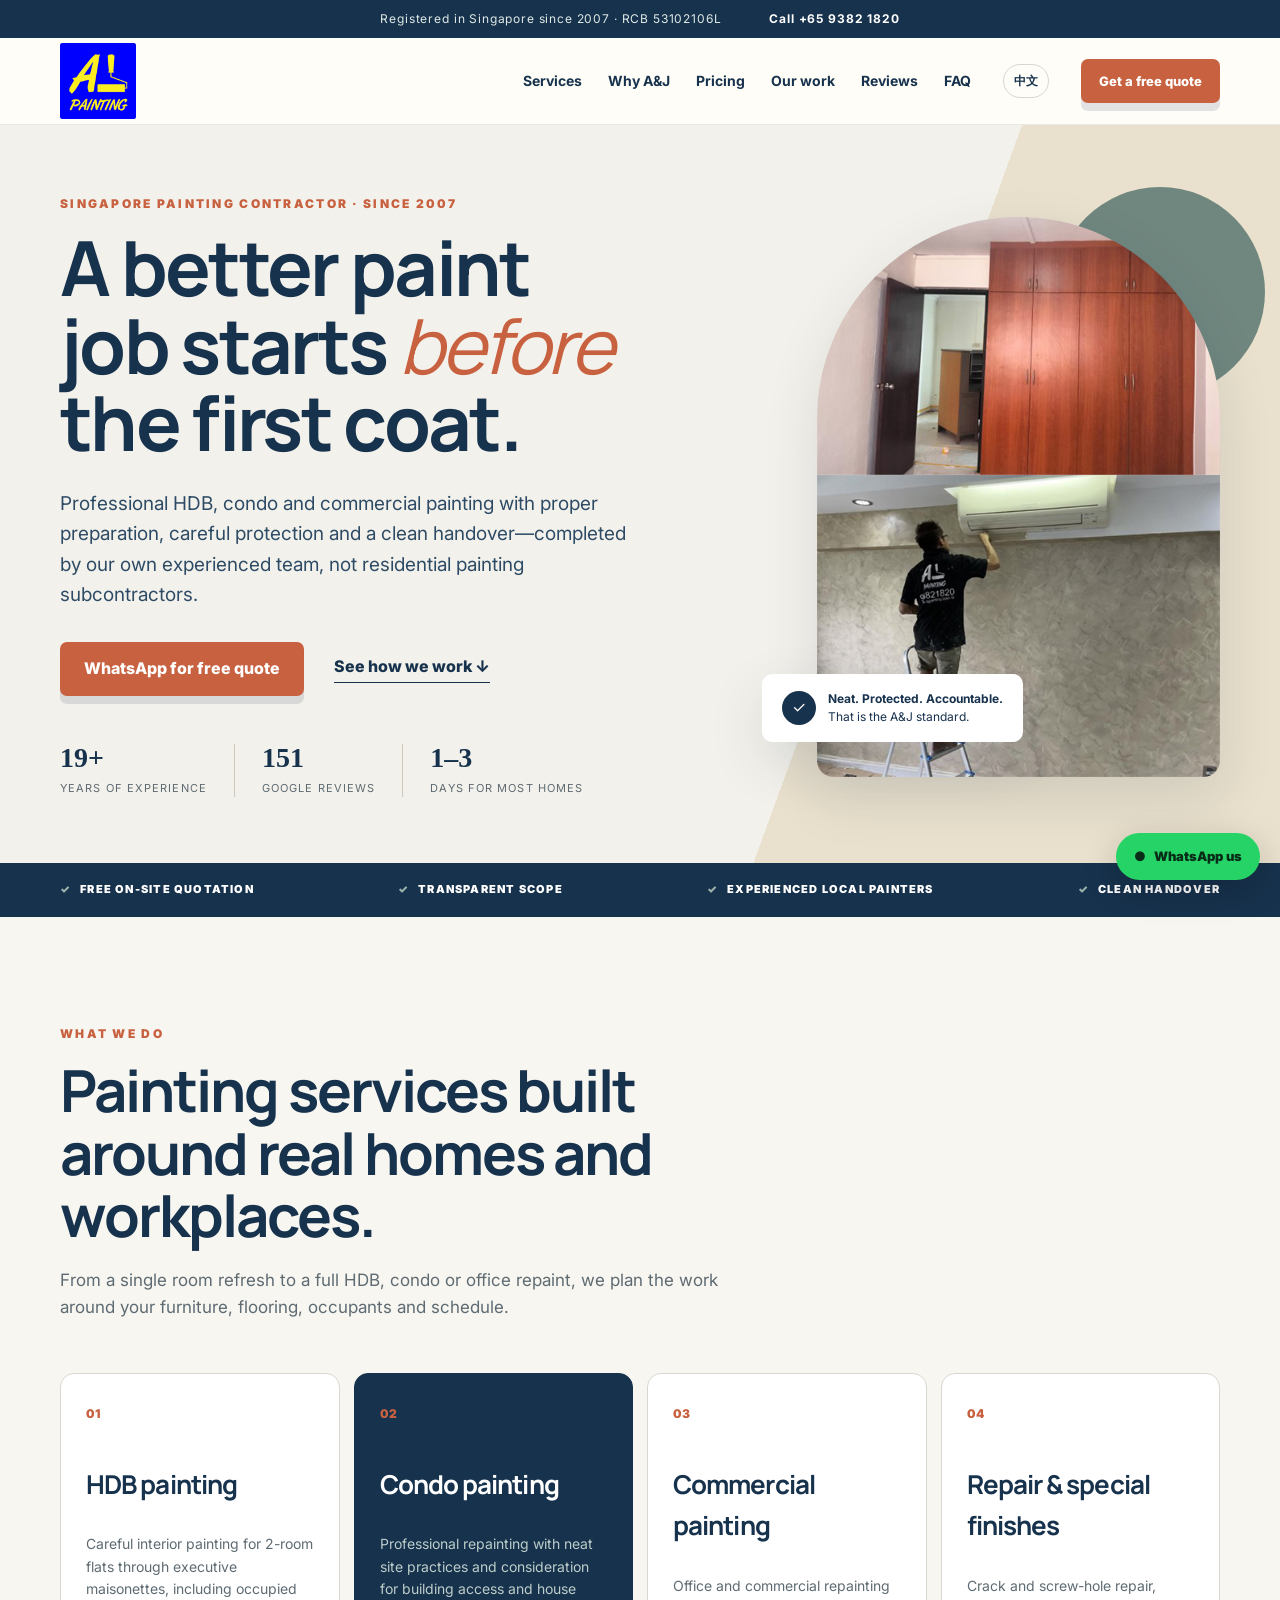
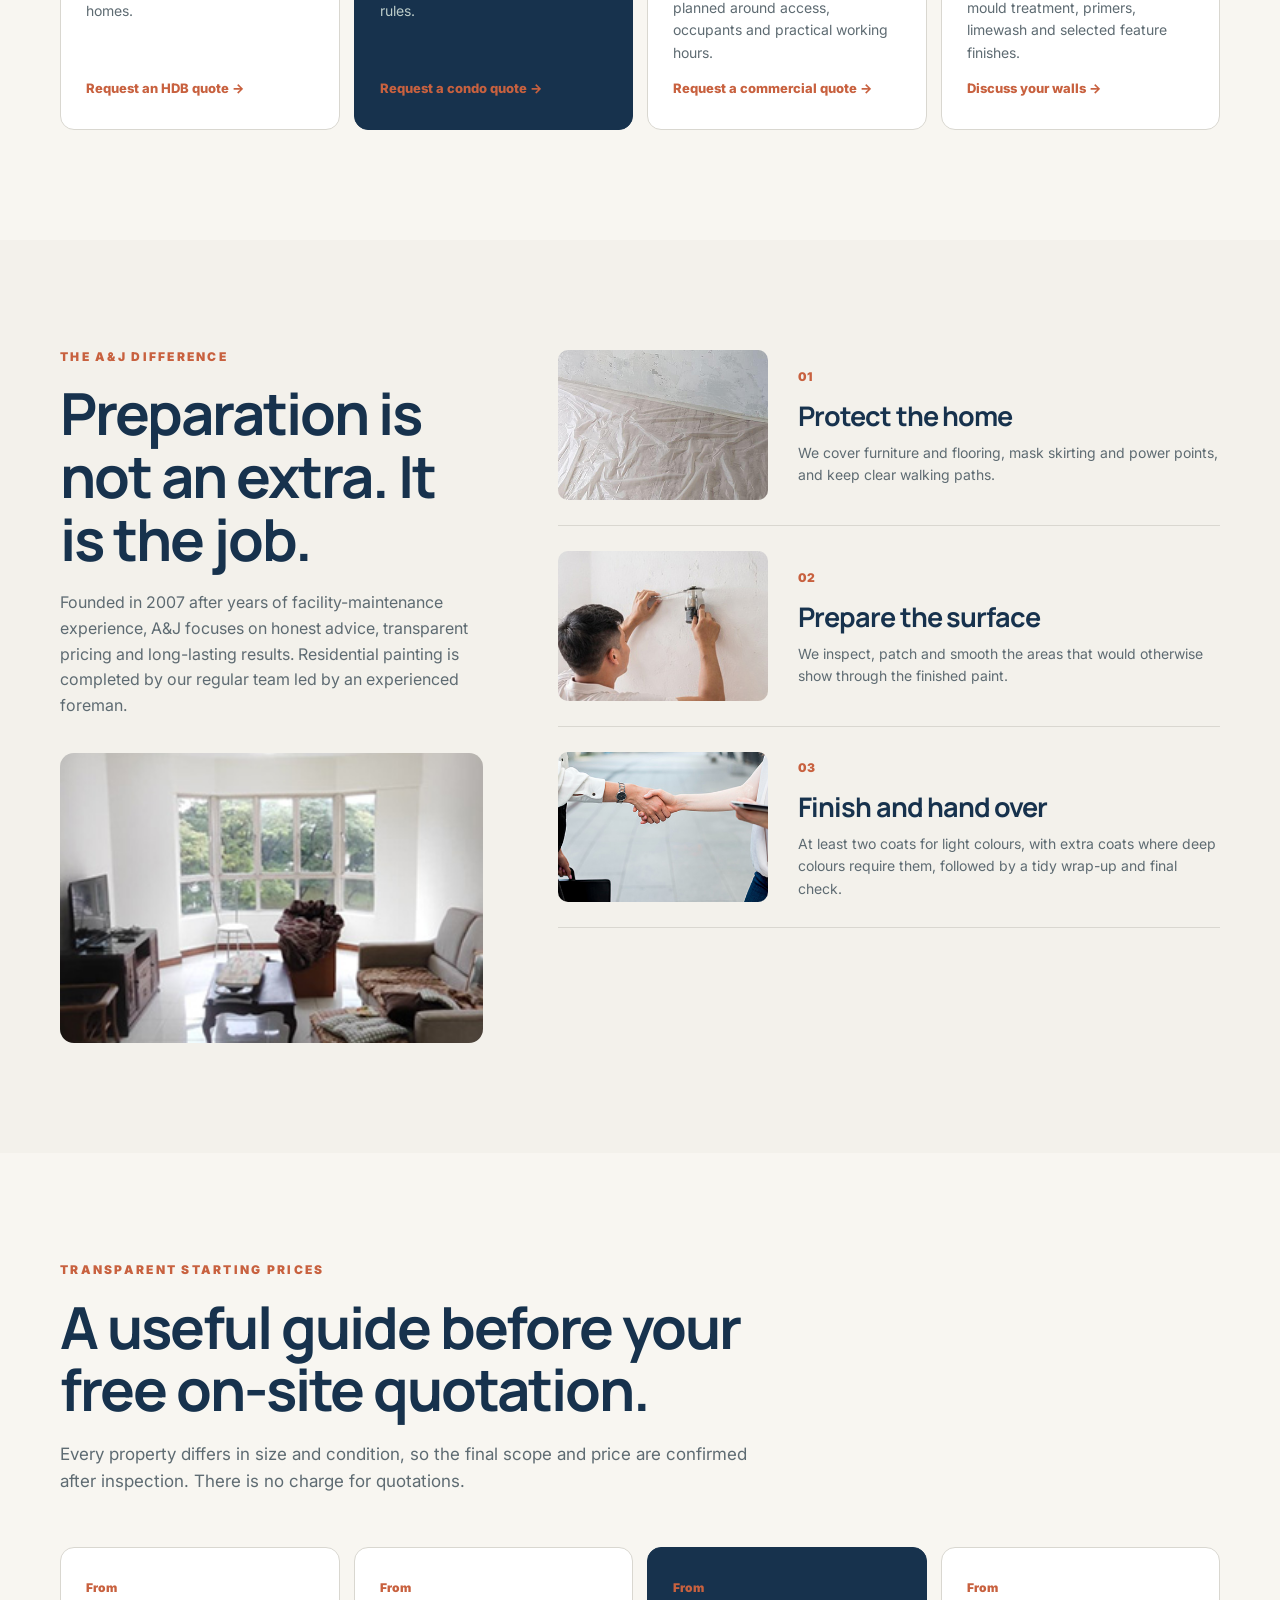
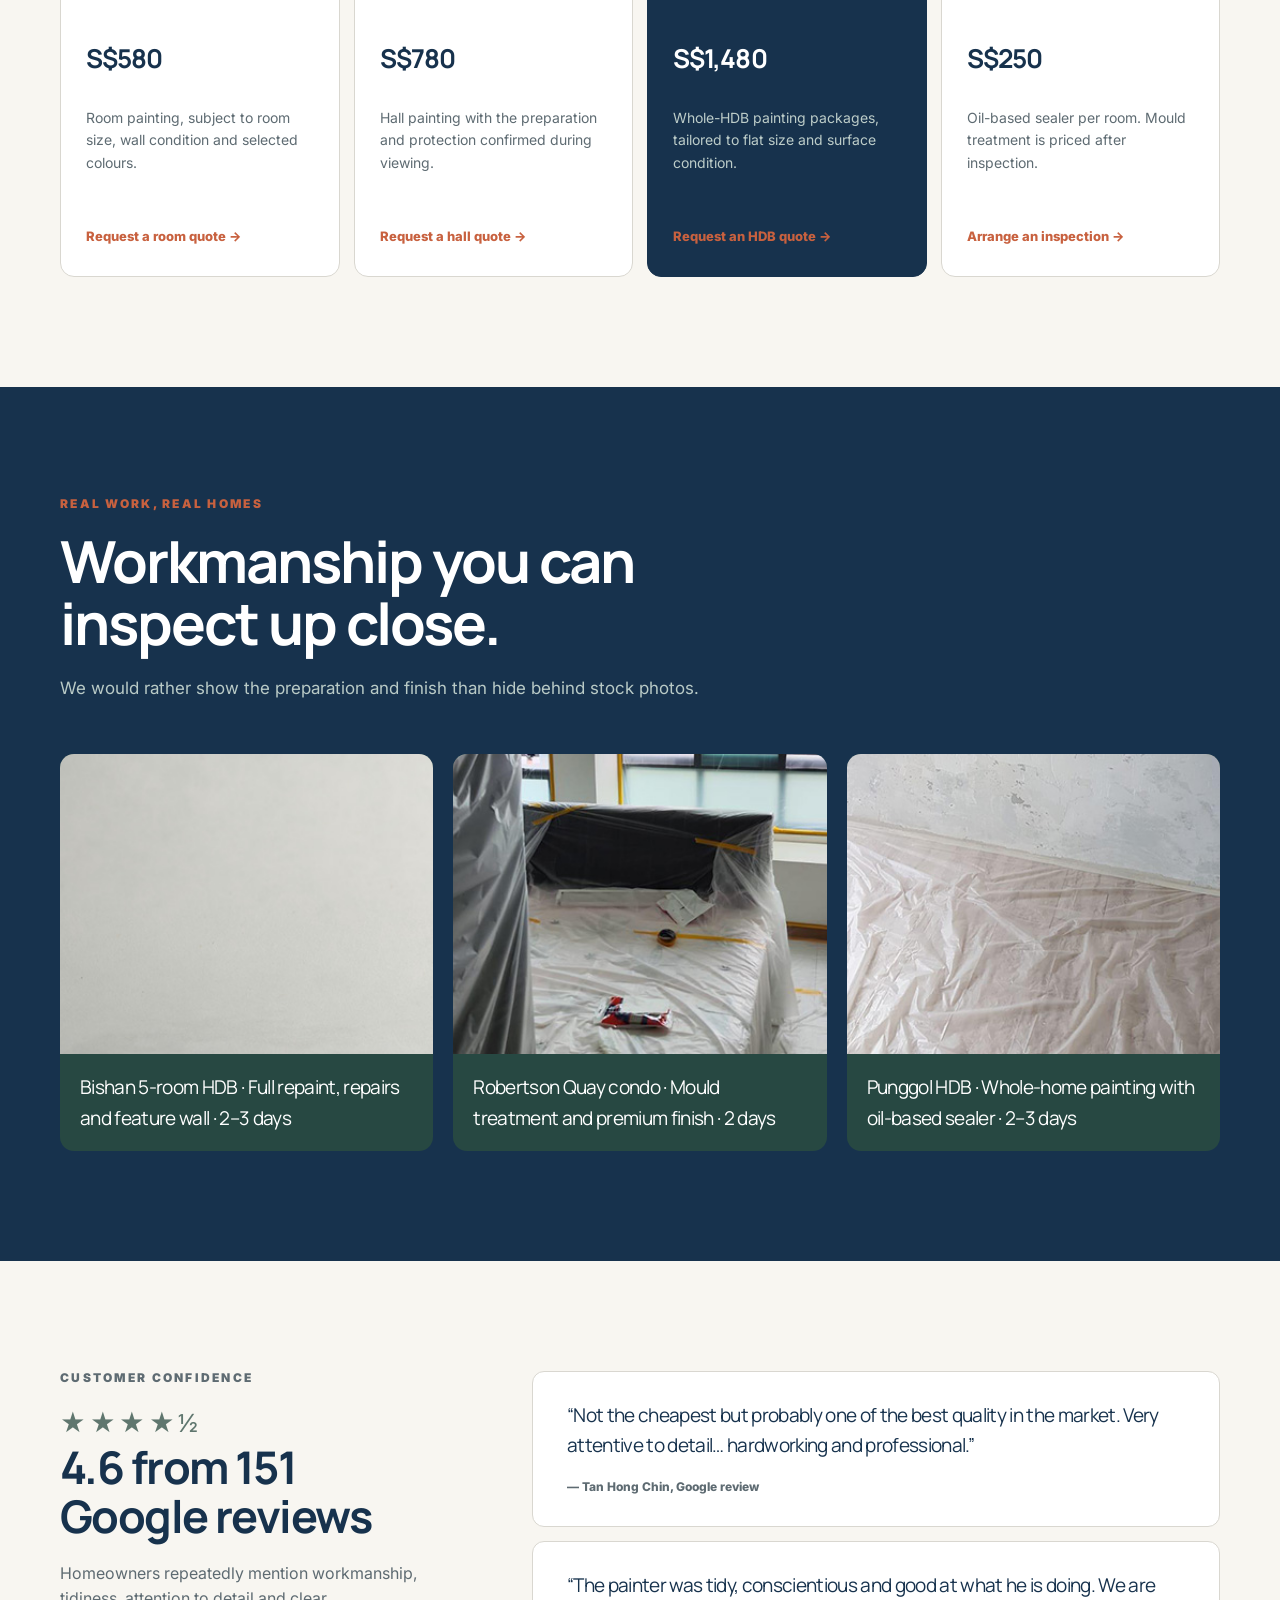
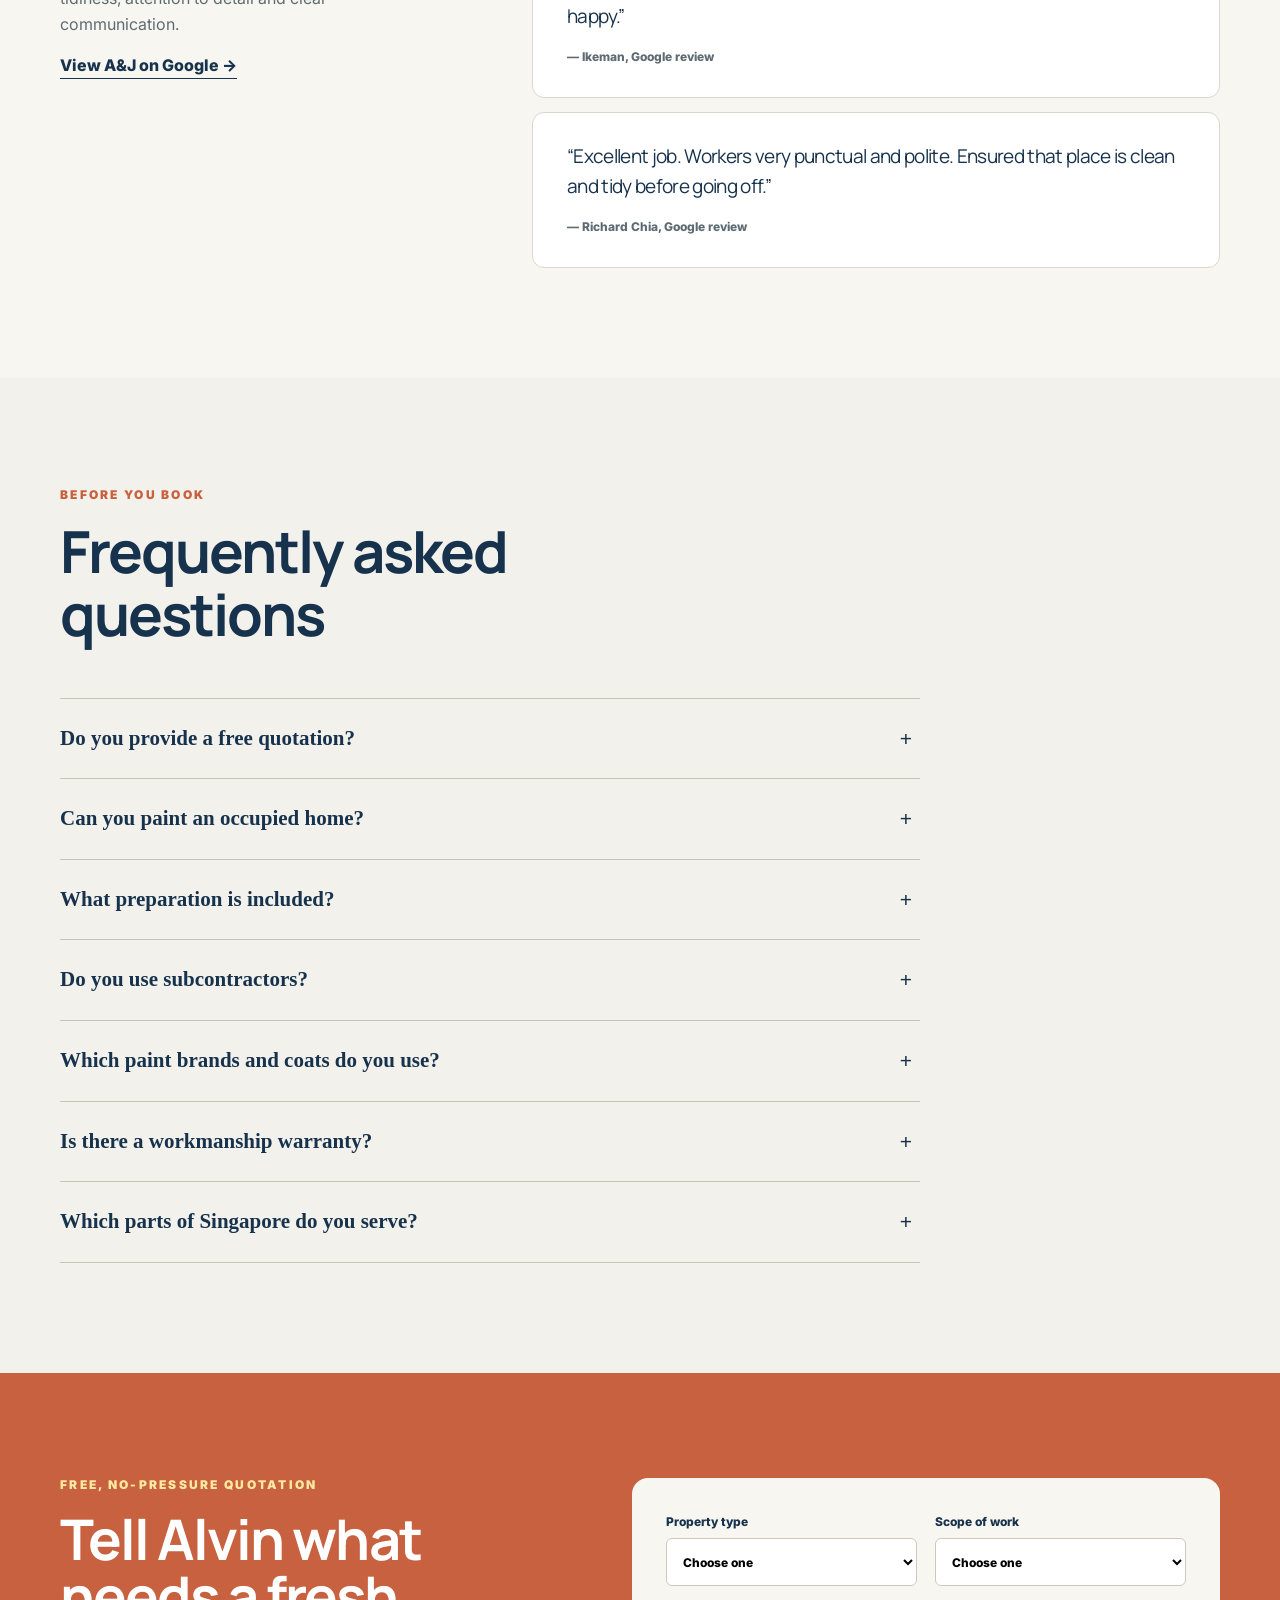
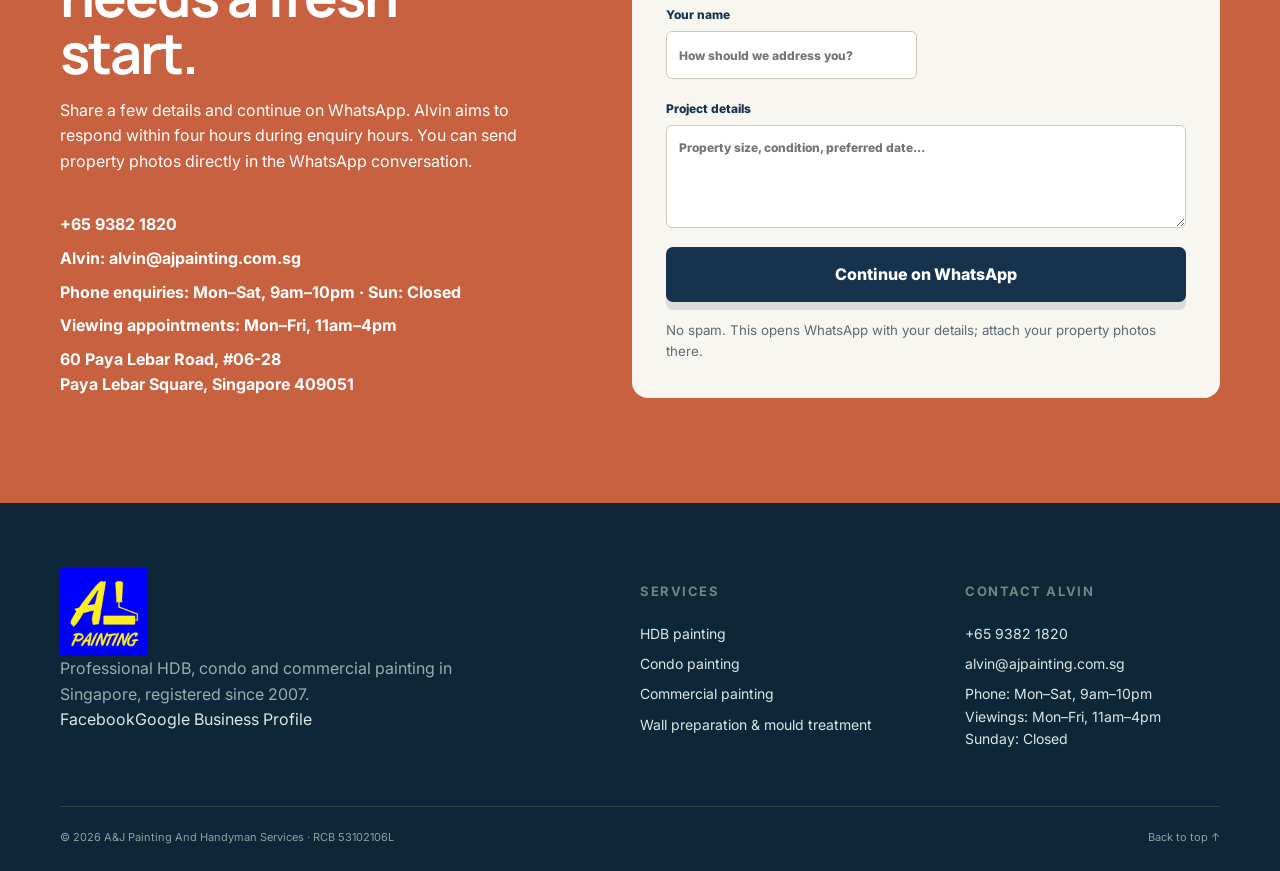
==== index.html @ 652da2f2 "Expand confirmed business schema" ====
<!doctype html>
<html lang="en-SG">
<head>
  <meta charset="utf-8">
  <meta name="viewport" content="width=device-width, initial-scale=1">
  <title>Painting Services Singapore | HDB & Condo Painter | A&J</title>
  <meta name="description" content="A&J provides direct HDB, condo and commercial painting in Singapore. Own experienced team, proper preparation, transparent pricing and free quotations since 2007.">
  <!-- Temporary launch protection: remove this tag when the site is ready to be indexed. -->
  <meta name="robots" content="noindex, nofollow, noarchive, nosnippet, noimageindex">
  <link rel="canonical" href="https://www.ajpainting.com.sg/">
  <link rel="alternate" hreflang="en-SG" href="https://www.ajpainting.com.sg/">
  <link rel="alternate" hreflang="zh-SG" href="https://www.ajpainting.com.sg/zh/">
  <link rel="alternate" hreflang="x-default" href="https://www.ajpainting.com.sg/">
  <script>
    try {
      if (!localStorage.getItem('aj-language') && /^zh\b/i.test(navigator.language)) {
        location.replace('zh/' + location.hash);
      }
    } catch (error) {}
  </script>
  <link rel="icon" href="assets/images/logo.png">
  <link rel="manifest" href="site.webmanifest">
  <link rel="preload" href="assets/images/hero.jpg" as="image" fetchpriority="high">
  <link rel="preconnect" href="https://fonts.googleapis.com">
  <link rel="preconnect" href="https://fonts.gstatic.com" crossorigin>
  <link href="https://fonts.googleapis.com/css2?family=Inter:wght@400;500;600;700;800&family=Manrope:wght@600;700;800&display=swap" rel="stylesheet">
  <link rel="stylesheet" href="styles.css">
  <meta property="og:type" content="website">
  <meta property="og:locale" content="en_SG">
  <meta property="og:title" content="A&J Painting — A Better Paint Job Starts Before the First Coat">
  <meta property="og:description" content="Direct painting contractor for Singapore homes. Established since 2007, with proper protection, preparation and a clean handover.">
  <meta property="og:url" content="https://www.ajpainting.com.sg/">
  <meta property="og:image" content="https://www.ajpainting.com.sg/assets/images/hero.jpg">
  <meta name="twitter:card" content="summary_large_image">
  <script type="application/ld+json">
  {
    "@context": "https://schema.org",
    "@type": "HousePainter",
    "@id": "https://www.ajpainting.com.sg/#business",
    "name": "A&J Painting And Handyman Services",
    "legalName": "A&J Painting And Handyman Services",
    "description": "Direct HDB, condominium and commercial painting contractor in Singapore with an experienced in-house residential painting team, proper surface preparation, transparent pricing and free on-site quotations.",
    "slogan": "Honest pricing. Quality workmanship. Reliable service.",
    "url": "https://www.ajpainting.com.sg/",
    "image": "https://www.ajpainting.com.sg/assets/images/hero.jpg",
    "logo": "https://www.ajpainting.com.sg/assets/images/logo.png",
    "telephone": "+65 9382 1820",
    "email": "alvin@ajpainting.com.sg",
    "foundingDate": "2007",
    "identifier": {
      "@type": "PropertyValue",
      "propertyID": "Singapore Registration Number",
      "value": "53102106L"
    },
    "priceRange": "From S$580",
    "currenciesAccepted": "SGD",
    "paymentAccepted": "Cash, PayNow, bank transfer, credit card, debit card",
    "knowsLanguage": ["English", "Mandarin"],
    "areaServed": {
      "@type": "Country",
      "name": "Singapore"
    },
    "address": {
      "@type": "PostalAddress",
      "streetAddress": "60 Paya Lebar Road, #06-28, Paya Lebar Square",
      "addressLocality": "Singapore",
      "postalCode": "409051",
      "addressCountry": "SG"
    },
    "geo": {
      "@type": "GeoCoordinates",
      "latitude": 1.31886,
      "longitude": 103.89269
    },
    "openingHoursSpecification": [{
      "@type": "OpeningHoursSpecification",
      "dayOfWeek": ["Monday", "Tuesday", "Wednesday", "Thursday", "Friday", "Saturday"],
      "opens": "09:00",
      "closes": "22:00",
      "description": "Telephone enquiry hours"
    }],
    "contactPoint": {
      "@type": "ContactPoint",
      "contactType": "customer enquiries",
      "name": "Alvin",
      "telephone": "+65 9382 1820",
      "email": "alvin@ajpainting.com.sg",
      "availableLanguage": ["English", "Mandarin"],
      "hoursAvailable": {
        "@type": "OpeningHoursSpecification",
        "dayOfWeek": ["Monday", "Tuesday", "Wednesday", "Thursday", "Friday", "Saturday"],
        "opens": "09:00",
        "closes": "22:00"
      }
    },
    "hasOfferCatalog": {
      "@type": "OfferCatalog",
      "name": "Painting services",
      "itemListElement": [
        {"@type": "Offer", "itemOffered": {"@type": "Service", "name": "HDB painting"}},
        {"@type": "Offer", "itemOffered": {"@type": "Service", "name": "Condominium painting"}},
        {"@type": "Offer", "itemOffered": {"@type": "Service", "name": "Commercial and office painting"}},
        {"@type": "Offer", "itemOffered": {"@type": "Service", "name": "Wall repair and surface preparation"}},
        {"@type": "Offer", "itemOffered": {"@type": "Service", "name": "Mould treatment"}},
        {"@type": "Offer", "itemOffered": {"@type": "Service", "name": "Limewash and special finishes"}}
      ]
    },
    "sameAs": [
      "https://www.facebook.com/ajpaintingsingapore/",
      "https://maps.app.goo.gl/hkcWptve9Jr11ZDr7?g_st=ic"
    ]
  }
  </script>
</head>
<body>
  <a class="skip-link" href="#main">Skip to content</a>
  <header class="site-header" id="top">
    <div class="trustbar"><span>Registered in Singapore since 2007 · RCB 53102106L</span><a href="tel:+6593821820">Call +65 9382 1820</a></div>
    <nav class="nav container" aria-label="Main navigation">
      <a class="brand" href="#top" aria-label="A&J Painting home"><img src="assets/images/logo.png" alt="A&J Painting" width="88" height="88"></a>
      <button class="menu-toggle" type="button" aria-expanded="false" aria-controls="nav-links"><span></span><span></span><span></span><span class="sr-only">Open menu</span></button>
      <div class="nav-links" id="nav-links"><a href="#services">Services</a><a href="#why-us">Why A&J</a><a href="#pricing">Pricing</a><a href="#work">Our work</a><a href="#reviews">Reviews</a><a href="#faq">FAQ</a></div>
      <a class="language-toggle" href="zh/" data-language="zh" lang="zh-SG" hreflang="zh-SG" aria-label="Switch to Chinese">中文</a>
      <a class="button button-small" href="https://wa.me/6593821820?text=Hi%20A%26J%20Painting%2C%20I%27d%20like%20a%20free%20quotation." target="_blank" rel="noopener">Get a free quote</a>
    </nav>
  </header>

  <main id="main">
    <section class="hero">
      <div class="container hero-grid">
        <div class="hero-copy reveal">
          <p class="eyebrow">Singapore painting contractor · Since 2007</p>
          <h1>A better paint job starts <em>before</em> the first coat.</h1>
          <p class="hero-lede">Professional HDB, condo and commercial painting with proper preparation, careful protection and a clean handover—completed by our own experienced team, not residential painting subcontractors.</p>
          <div class="hero-actions"><a class="button" href="https://wa.me/6593821820?text=Hi%20A%26J%20Painting%2C%20I%27d%20like%20a%20free%20on-site%20quotation." target="_blank" rel="noopener">WhatsApp for free quote</a><a class="text-link" href="#work">See how we work <span>↓</span></a></div>
          <ul class="hero-proof" aria-label="Reasons to choose A&J"><li><b>19+</b><span>years of experience</span></li><li><b>151</b><span>Google reviews</span></li><li><b>1–3</b><span>days for most homes</span></li></ul>
        </div>
        <div class="hero-visual reveal">
          <div class="paint-swatch" aria-hidden="true"></div>
          <img src="assets/images/hero.jpg" alt="A&J painter carefully painting a Singapore home interior" width="500" height="695" fetchpriority="high">
          <div class="hero-note"><span>✓</span><p><b>Neat. Protected. Accountable.</b><br>That is the A&J standard.</p></div>
        </div>
      </div>
    </section>

    <section class="confidence-strip" aria-label="A&J service commitments"><div class="container"><span>Free on-site quotation</span><span>Transparent scope</span><span>Experienced local painters</span><span>Clean handover</span></div></section>

    <section class="section" id="services">
      <div class="container">
        <div class="section-heading reveal"><p class="eyebrow">What we do</p><h2>Painting services built around real homes and workplaces.</h2><p>From a single room refresh to a full HDB, condo or office repaint, we plan the work around your furniture, flooring, occupants and schedule.</p></div>
        <div class="service-grid">
          <article class="service-card reveal"><span class="number">01</span><h3>HDB painting</h3><p>Careful interior painting for 2-room flats through executive maisonettes, including occupied homes.</p><a href="#quote">Request an HDB quote →</a></article>
          <article class="service-card featured reveal"><span class="number">02</span><h3>Condo painting</h3><p>Professional repainting with neat site practices and consideration for building access and house rules.</p><a href="#quote">Request a condo quote →</a></article>
          <article class="service-card reveal"><span class="number">03</span><h3>Commercial painting</h3><p>Office and commercial repainting planned around access, occupants and practical working hours.</p><a href="#quote">Request a commercial quote →</a></article>
          <article class="service-card reveal"><span class="number">04</span><h3>Repair & special finishes</h3><p>Crack and screw-hole repair, mould treatment, primers, limewash and selected feature finishes.</p><a href="#quote">Discuss your walls →</a></article>
        </div>
      </div>
    </section>

    <section class="section process" id="why-us">
      <div class="container process-grid">
        <div class="process-intro reveal"><p class="eyebrow">The A&J difference</p><h2>Preparation is not an extra. It is the job.</h2><p>Founded in 2007 after years of facility-maintenance experience, A&J focuses on honest advice, transparent pricing and long-lasting results. Residential painting is completed by our regular team led by an experienced foreman.</p><img src="assets/images/painter.jpg" alt="Experienced A&J painter at work" width="285" height="320" loading="lazy"></div>
        <div class="process-steps">
          <article class="reveal"><img src="assets/images/floor-protection.jpg" alt="Floor protection before painting" width="387" height="280" loading="lazy"><div><span>01</span><h3>Protect the home</h3><p>We cover furniture and flooring, mask skirting and power points, and keep clear walking paths.</p></div></article>
          <article class="reveal"><img src="assets/images/wall-prep.jpg" alt="Wall repair and surface preparation" width="387" height="280" loading="lazy"><div><span>02</span><h3>Prepare the surface</h3><p>We inspect, patch and smooth the areas that would otherwise show through the finished paint.</p></div></article>
          <article class="reveal"><img src="assets/images/clean-handover.jpg" alt="Clean room after painting handover" width="387" height="280" loading="lazy"><div><span>03</span><h3>Finish and hand over</h3><p>At least two coats for light colours, with extra coats where deep colours require them, followed by a tidy wrap-up and final check.</p></div></article>
        </div>
      </div>
    </section>

    <section class="section" id="pricing">
      <div class="container">
        <div class="section-heading reveal"><p class="eyebrow">Transparent starting prices</p><h2>A useful guide before your free on-site quotation.</h2><p>Every property differs in size and condition, so the final scope and price are confirmed after inspection. There is no charge for quotations.</p></div>
        <div class="service-grid pricing-grid">
          <article class="service-card reveal"><span class="number">From</span><h3>S$580</h3><p>Room painting, subject to room size, wall condition and selected colours.</p><a href="#quote">Request a room quote →</a></article>
          <article class="service-card reveal"><span class="number">From</span><h3>S$780</h3><p>Hall painting with the preparation and protection confirmed during viewing.</p><a href="#quote">Request a hall quote →</a></article>
          <article class="service-card featured reveal"><span class="number">From</span><h3>S$1,480</h3><p>Whole-HDB painting packages, tailored to flat size and surface condition.</p><a href="#quote">Request an HDB quote →</a></article>
          <article class="service-card reveal"><span class="number">From</span><h3>S$250</h3><p>Oil-based sealer per room. Mould treatment is priced after inspection.</p><a href="#quote">Arrange an inspection →</a></article>
        </div>
      </div>
    </section>

    <section class="section work" id="work">
      <div class="container">
        <div class="section-heading light reveal"><p class="eyebrow">Real work, real homes</p><h2>Workmanship you can inspect up close.</h2><p>We would rather show the preparation and finish than hide behind stock photos.</p></div>
        <div class="work-grid"><figure class="reveal"><img src="assets/images/smooth-finish.jpg" alt="Smooth finished wall by A&J Painting" width="387" height="280" loading="lazy"><figcaption>Bishan 5-room HDB · Full repaint, repairs and feature wall · 2–3 days</figcaption></figure><figure class="reveal"><img src="assets/images/furniture-cover.jpg" alt="Furniture fully covered before painting" width="387" height="280" loading="lazy"><figcaption>Robertson Quay condo · Mould treatment and premium finish · 2 days</figcaption></figure><figure class="reveal"><img src="assets/images/floor-protection.jpg" alt="Protected floors and masked edges" width="387" height="280" loading="lazy"><figcaption>Punggol HDB · Whole-home painting with oil-based sealer · 2–3 days</figcaption></figure></div>
      </div>
    </section>

    <section class="section reviews" id="reviews"><div class="container"><div class="reviews-summary reveal"><p class="eyebrow">Customer confidence</p><div class="rating">★★★★½</div><h2>4.6 from 151 Google reviews</h2><p>Homeowners repeatedly mention workmanship, tidiness, attention to detail and clear communication.</p><a class="text-link" href="https://maps.app.goo.gl/hkcWptve9Jr11ZDr7?g_st=ic" target="_blank" rel="noopener">View A&J on Google →</a></div><div class="review-cards"><blockquote class="reveal"><p>“Not the cheapest but probably one of the best quality in the market. Very attentive to detail… hardworking and professional.”</p><footer>— Tan Hong Chin, Google review</footer></blockquote><blockquote class="reveal"><p>“The painter was tidy, conscientious and good at what he is doing. We are happy.”</p><footer>— Ikeman, Google review</footer></blockquote><blockquote class="reveal"><p>“Excellent job. Workers very punctual and polite. Ensured that place is clean and tidy before going off.”</p><footer>— Richard Chia, Google review</footer></blockquote></div></div></section>

    <section class="section faq" id="faq"><div class="container"><div class="section-heading reveal"><p class="eyebrow">Before you book</p><h2>Frequently asked questions</h2></div><div class="accordion">
      <details class="reveal"><summary>Do you provide a free quotation?</summary><p>Yes. A&J provides free on-site quotations for all property types. Viewing appointments are available Monday to Friday, 11am–4pm.</p></details>
      <details class="reveal"><summary>Can you paint an occupied home?</summary><p>Yes. We regularly work in lived-in homes. The team plans furniture movement and protection carefully and maintains usable access wherever practical.</p></details>
      <details class="reveal"><summary>What preparation is included?</summary><p>The exact scope is confirmed during quotation. Typical work includes wall inspection, crack and screw-hole repair, masking, furniture moving and covering, floor protection and colour consultation.</p></details>
      <details class="reveal"><summary>Do you use subcontractors?</summary><p>A&J does not subcontract residential painting. Our regular painting team handles preparation through completion. Electrical, plumbing, air-conditioning, carpentry, tiling and renovation work may be arranged through external partners.</p></details>
      <details class="reveal"><summary>Which paint brands and coats do you use?</summary><p>We use premium Nippon Paint and Dulux products. Light colours normally receive at least two coats; dark colours may require three to five. Oil- or water-based primers are applied where the surface requires them.</p></details>
      <details class="reveal"><summary>Is there a workmanship warranty?</summary><p>Yes. Warranty coverage and rectification terms depend on the scope and are explained during quotation and stated on the invoice.</p></details>
      <details class="reveal"><summary>Which parts of Singapore do you serve?</summary><p>We serve homeowners across Singapore. Contact us with your postal code and project details to confirm availability.</p></details>
    </div></div></section>

    <section class="quote-section" id="quote"><div class="container quote-grid"><div class="reveal"><p class="eyebrow">Free, no-pressure quotation</p><h2>Tell Alvin what needs a fresh start.</h2><p>Share a few details and continue on WhatsApp. Alvin aims to respond within four hours during enquiry hours. You can send property photos directly in the WhatsApp conversation.</p><div class="contact-list"><a href="tel:+6593821820">+65 9382 1820</a><a href="mailto:alvin@ajpainting.com.sg">Alvin: alvin@ajpainting.com.sg</a><span>Phone enquiries: Mon–Sat, 9am–10pm · Sun: Closed</span><span>Viewing appointments: Mon–Fri, 11am–4pm</span><span>60 Paya Lebar Road, #06-28<br>Paya Lebar Square, Singapore 409051</span></div></div><form id="quote-form" class="quote-form reveal"><label>Property type<select id="property" required><option value="">Choose one</option><option>HDB</option><option>Condominium</option><option>Landed property</option><option>Commercial</option><option>Other</option></select></label><label>Scope of work<select id="scope" required><option value="">Choose one</option><option>Whole home</option><option>Selected rooms</option><option>Single room / feature wall</option><option>Repair and repaint</option><option>Mould treatment</option><option>Other</option></select></label><label>Your name<input id="name" type="text" autocomplete="name" required placeholder="How should we address you?"></label><label>Project details<textarea id="details" rows="4" placeholder="Property size, condition, preferred date..."></textarea></label><button class="button" type="submit">Continue on WhatsApp</button><small>No spam. This opens WhatsApp with your details; attach your property photos there.</small></form></div></section>
  </main>

  <footer><div class="container footer-grid"><div><a class="brand footer-brand" href="#top" aria-label="A&J Painting home"><img src="assets/images/logo.png" alt="A&J Painting" width="88" height="88"></a><p>Professional HDB, condo and commercial painting in Singapore, registered since 2007.</p><a href="https://www.facebook.com/ajpaintingsingapore/" target="_blank" rel="noopener">Facebook</a><a href="https://maps.app.goo.gl/hkcWptve9Jr11ZDr7?g_st=ic" target="_blank" rel="noopener">Google Business Profile</a></div><div><h3>Services</h3><a href="#services">HDB painting</a><a href="#services">Condo painting</a><a href="#services">Commercial painting</a><a href="#services">Wall preparation & mould treatment</a></div><div><h3>Contact Alvin</h3><a href="tel:+6593821820">+65 9382 1820</a><a href="mailto:alvin@ajpainting.com.sg">alvin@ajpainting.com.sg</a><p>Phone: Mon–Sat, 9am–10pm<br>Viewings: Mon–Fri, 11am–4pm<br>Sunday: Closed</p></div></div><div class="container legal"><span>© <span id="year"></span> A&J Painting And Handyman Services · RCB 53102106L</span><a href="#top">Back to top ↑</a></div></footer>

  <a class="whatsapp-float" href="https://wa.me/6593821820?text=Hi%20A%26J%20Painting%2C%20I%27d%20like%20a%20free%20quotation." target="_blank" rel="noopener" aria-label="Chat with A&J Painting on WhatsApp"><span>●</span> WhatsApp us</a>
  <script src="script.js" defer></script>
</body>
</html>
---- styles.css ----
:root{--ink:#18332f;--ink-2:#294b45;--cream:#f7f3e9;--paper:#fffdf8;--yellow:#f2c84b;--yellow-2:#eab934;--orange:#d9663a;--line:#dcd8cc;--muted:#68736f;--white:#fff;--shadow:0 20px 55px rgba(24,51,47,.12);--radius:20px}*{box-sizing:border-box}html{scroll-behavior:smooth}body{margin:0;color:var(--ink);background:var(--paper);font-family:Arial,Helvetica,sans-serif;line-height:1.6}img{max-width:100%;display:block}a{color:inherit;text-decoration:none}button,input,select,textarea{font:inherit}.container{width:min(1160px,calc(100% - 40px));margin-inline:auto}.skip-link{position:absolute;left:-9999px;top:8px;background:#fff;padding:10px;z-index:100}.skip-link:focus{left:8px}.sr-only{position:absolute;width:1px;height:1px;overflow:hidden;clip:rect(0,0,0,0)}.trustbar{height:38px;background:var(--ink);color:#dfe9e6;display:flex;justify-content:center;gap:48px;align-items:center;font-size:12px;letter-spacing:.07em}.trustbar a{font-weight:700;color:#fff}.site-header{position:relative;z-index:20;background:rgba(255,253,248,.96);border-bottom:1px solid rgba(24,51,47,.09)}.nav{height:86px;display:flex;align-items:center;gap:32px}.brand{display:flex;align-items:center;font-size:21px;letter-spacing:.04em;margin-right:auto}.brand img{width:58px;height:58px;object-fit:contain}.brand b{display:block;font-size:12px;letter-spacing:.24em;color:var(--orange)}.nav-links{display:flex;gap:26px;font-size:14px;font-weight:700}.nav-links a{position:relative}.nav-links a:after{content:"";height:2px;background:var(--orange);position:absolute;left:0;right:100%;bottom:-7px;transition:.25s}.nav-links a:hover:after{right:0}.button{display:inline-flex;align-items:center;justify-content:center;min-height:54px;padding:0 24px;background:var(--yellow);color:var(--ink);border:0;border-radius:7px;font-weight:800;box-shadow:0 8px 0 rgba(24,51,47,.12);transition:transform .2s,background .2s}.button:hover{transform:translateY(-2px);background:var(--yellow-2)}.button-small{min-height:44px;padding:0 18px;font-size:13px}.menu-toggle{display:none;border:0;background:none;padding:10px}.menu-toggle span:not(.sr-only){display:block;width:24px;height:2px;background:var(--ink);margin:5px}.hero{overflow:hidden;background:linear-gradient(110deg,var(--cream) 0 66%,#e9e0cd 66%);padding:72px 0 66px}.hero-grid{display:grid;grid-template-columns:1.06fr .94fr;align-items:center;gap:76px}.eyebrow{text-transform:uppercase;color:var(--orange);font-size:12px;line-height:1.2;font-weight:900;letter-spacing:.19em;margin:0 0 18px}.hero h1,.section h2,.quote-section h2{font-family:Georgia,'Times New Roman',serif;font-size:clamp(46px,6vw,76px);line-height:1.02;letter-spacing:-.045em;margin:0}.hero h1 em{color:var(--orange);font-weight:400}.hero-lede{font-size:19px;max-width:650px;color:var(--ink-2);margin:27px 0 31px}.hero-actions{display:flex;align-items:center;gap:30px}.text-link{font-weight:800;border-bottom:1px solid currentColor;padding-bottom:3px}.hero-proof{list-style:none;padding:0;margin:48px 0 0;display:flex;gap:0}.hero-proof li{padding:0 27px;border-right:1px solid #cfc8b8;display:flex;flex-direction:column}.hero-proof li:first-child{padding-left:0}.hero-proof li:last-child{border:0}.hero-proof b{font-family:Georgia,serif;font-size:28px;line-height:1}.hero-proof span{font-size:11px;text-transform:uppercase;letter-spacing:.1em;margin-top:8px;color:var(--muted)}.hero-visual{position:relative;max-width:450px;margin-left:auto}.hero-visual>img{width:100%;height:560px;object-fit:cover;border-radius:220px 220px 18px 18px;position:relative;z-index:1;box-shadow:var(--shadow)}.paint-swatch{position:absolute;width:210px;height:210px;border-radius:50%;background:var(--yellow);right:-45px;top:-30px}.hero-note{position:absolute;z-index:2;left:-55px;bottom:35px;background:#fff;padding:16px 20px;box-shadow:var(--shadow);display:flex;gap:12px;align-items:center;border-radius:10px}.hero-note span{width:34px;height:34px;border-radius:50%;display:grid;place-items:center;background:var(--ink);color:#fff}.hero-note p{font-size:12px;line-height:1.5;margin:0}.confidence-strip{background:var(--yellow);padding:18px 0}.confidence-strip .container{display:flex;justify-content:space-between;text-transform:uppercase;font-size:11px;font-weight:900;letter-spacing:.11em}.confidence-strip span:before{content:"✓";margin-right:9px}.section{padding:110px 0}.section-heading{max-width:700px;margin-bottom:52px}.section-heading h2,.process h2,.reviews h2,.faq h2{font-family:Georgia,serif;font-size:clamp(38px,4.8vw,58px);line-height:1.08;letter-spacing:-.035em;margin:0 0 20px}.section-heading>p:last-child{color:var(--muted);font-size:17px}.service-grid{display:grid;grid-template-columns:repeat(4,1fr);gap:14px}.service-card{min-height:330px;border:1px solid var(--line);padding:30px 25px;display:flex;flex-direction:column;background:#fff;border-radius:14px;transition:.25s}.service-card:hover{transform:translateY(-7px);box-shadow:var(--shadow)}.service-card.featured{background:var(--ink);color:#fff;border-color:var(--ink)}.service-card .number{color:var(--orange);font-size:12px;font-weight:900}.service-card h3{font-family:Georgia,serif;font-size:26px;margin:40px 0 14px}.service-card p{color:var(--muted);font-size:14px}.service-card.featured p{color:#bdcdc9}.service-card a{margin-top:auto;font-size:13px;font-weight:800;color:var(--orange)}.process{background:var(--cream)}.process-grid{display:grid;grid-template-columns:.78fr 1.22fr;gap:75px}.process-intro>p:not(.eyebrow){color:var(--muted)}.process-intro>img{margin-top:35px;width:100%;height:290px;object-fit:cover;border-radius:14px}.process-steps article{display:grid;grid-template-columns:210px 1fr;gap:30px;align-items:center;padding:25px 0;border-bottom:1px solid var(--line)}.process-steps article:first-child{padding-top:0}.process-steps img{width:210px;height:150px;object-fit:cover;border-radius:10px}.process-steps span{color:var(--orange);font-size:12px;font-weight:900}.process-steps h3{font-family:Georgia,serif;font-size:27px;margin:5px 0}.process-steps p{font-size:14px;color:var(--muted);margin:0}.work{background:var(--ink);color:#fff}.section-heading.light>p:last-child{color:#b9cac6}.work-grid{display:grid;grid-template-columns:repeat(3,1fr);gap:20px}.work figure{margin:0;overflow:hidden;border-radius:14px;background:#274842}.work img{width:100%;height:300px;object-fit:cover;transition:transform .5s}.work figure:hover img{transform:scale(1.04)}.work figcaption{padding:18px 20px;font-family:Georgia,serif;font-size:19px}.reviews .container{display:grid;grid-template-columns:.72fr 1.28fr;gap:85px}.rating{color:var(--yellow-2);letter-spacing:.14em;font-size:25px}.reviews-summary h2{font-size:45px}.reviews-summary>p{color:var(--muted)}.review-cards{display:grid;gap:14px}.review-cards blockquote{margin:0;padding:28px 34px;border:1px solid var(--line);border-radius:12px;background:#fff}.review-cards blockquote p{font-family:Georgia,serif;font-size:19px;margin:0 0 12px}.review-cards footer{font-size:12px;color:var(--muted);font-weight:800}.faq{background:var(--cream)}.accordion{max-width:860px}.accordion details{border-top:1px solid #c9c4b8;padding:0}.accordion details:last-child{border-bottom:1px solid #c9c4b8}.accordion summary{list-style:none;cursor:pointer;font-family:Georgia,serif;font-size:21px;font-weight:700;padding:23px 42px 23px 0;position:relative}.accordion summary::-webkit-details-marker{display:none}.accordion summary:after{content:"+";position:absolute;right:8px;font-family:Arial;font-weight:400}.accordion details[open] summary:after{content:"−"}.accordion details p{color:var(--muted);margin:-5px 0 24px;max-width:760px}.quote-section{padding:105px 0;background:var(--orange);color:#fff}.quote-grid{display:grid;grid-template-columns:.9fr 1.1fr;gap:90px}.quote-section h2{font-size:56px}.quote-section .eyebrow{color:#ffe8a0}.contact-list{margin-top:38px;display:flex;flex-direction:column;gap:8px;font-weight:700}.quote-form{background:var(--paper);color:var(--ink);padding:34px;border-radius:16px;display:grid;grid-template-columns:1fr 1fr;gap:18px}.quote-form label{font-size:12px;font-weight:800}.quote-form label:nth-child(4){grid-column:1/-1}.quote-form input,.quote-form select,.quote-form textarea{width:100%;display:block;margin-top:7px;border:1px solid #cfc9bb;border-radius:6px;background:#fff;padding:12px;min-height:48px}.quote-form textarea{resize:vertical}.quote-form button,.quote-form small{grid-column:1/-1}.quote-form small{color:var(--muted)}footer{background:#102824;color:#dce8e5;padding:65px 0 25px}.footer-grid{display:grid;grid-template-columns:2fr 1fr 1fr;gap:70px}.footer-brand{justify-content:flex-start;margin:0}.footer-grid>div:first-child p{max-width:420px;color:#99afaa}.footer-grid h3{font-size:13px;text-transform:uppercase;letter-spacing:.12em;color:var(--yellow)}.footer-grid>div:not(:first-child){display:flex;flex-direction:column;gap:8px;font-size:14px}.footer-grid p{margin:0}.legal{border-top:1px solid #29443f;margin-top:55px;padding-top:22px;display:flex;justify-content:space-between;font-size:11px;color:#8ca39e}.whatsapp-float{position:fixed;right:20px;bottom:20px;z-index:15;background:#25d366;color:#082c17;padding:13px 18px;border-radius:99px;font-size:13px;font-weight:900;box-shadow:0 10px 35px rgba(0,0,0,.2)}.whatsapp-float span{margin-right:5px}.reveal{opacity:0;transform:translateY(22px);transition:opacity .7s ease,transform .7s ease}.reveal.visible{opacity:1;transform:none}@media(prefers-reduced-motion:reduce){html{scroll-behavior:auto}.reveal{opacity:1;transform:none;transition:none}}@media(max-width:980px){.nav-links{display:none;position:absolute;top:86px;left:20px;right:20px;background:#fff;padding:25px;box-shadow:var(--shadow);flex-direction:column}.nav-links.open{display:flex}.nav>.button-small{display:none}.menu-toggle{display:block}.hero-grid,.process-grid,.reviews .container,.quote-grid{grid-template-columns:1fr}.hero{background:var(--cream)}.hero-visual{margin:30px auto 0}.service-grid{grid-template-columns:1fr 1fr}.quote-grid{gap:45px}.work img{height:230px}.footer-grid{grid-template-columns:1.5fr 1fr 1fr}}@media(max-width:650px){.container{width:min(100% - 28px,1160px)}.trustbar{height:auto;padding:8px 14px;justify-content:space-between;gap:10px;font-size:9px}.nav{height:72px}.nav-links{top:72px}.brand img{width:48px;height:48px}.brand{font-size:18px}.hero{padding:48px 0}.hero-grid{gap:28px}.hero h1{font-size:45px}.hero-lede{font-size:16px}.hero-actions{align-items:flex-start;flex-direction:column;gap:20px}.hero-proof{margin-top:38px;justify-content:space-between}.hero-proof li{padding:0 10px}.hero-proof b{font-size:22px}.hero-proof span{font-size:9px}.hero-visual>img{height:440px}.hero-note{left:10px;right:10px;bottom:18px}.paint-swatch{right:-15px}.confidence-strip .container{display:grid;grid-template-columns:1fr 1fr;gap:9px}.section{padding:75px 0}.service-grid,.work-grid{grid-template-columns:1fr}.service-card{min-height:280px}.process-steps article{grid-template-columns:110px 1fr;gap:16px}.process-steps img{width:110px;height:110px}.process-steps h3{font-size:22px}.work img{height:270px}.reviews .container{gap:40px}.review-cards blockquote{padding:23px}.quote-section{padding:75px 0}.quote-section h2{font-size:44px}.quote-form{grid-template-columns:1fr;padding:22px}.quote-form label:nth-child(4){grid-column:auto}.footer-grid{grid-template-columns:1fr;gap:35px}.legal{flex-direction:column;gap:8px}.whatsapp-float{right:14px;bottom:14px}.section-heading h2,.process h2,.faq h2{font-size:39px}}
.review-cards footer{display:inline-block;background:transparent;padding:0;color:var(--muted);font-size:12px;font-weight:800;line-height:1.4}
.brand img{width:76px;height:76px}.footer-brand img{width:88px;height:88px}@media(max-width:650px){.brand img{width:64px;height:64px}.footer-brand img{width:82px;height:82px}}
.nav>.brand>img{width:76px;height:76px}.footer-grid .footer-brand>img{width:88px;height:88px}@media(max-width:650px){.nav>.brand>img{width:64px;height:64px}.footer-grid .footer-brand>img{width:82px;height:82px}}
:root:root{--ink:#17324d;--ink-2:#2d4b65;--cream:#f3f1eb;--paper:#f8f6f1;--yellow:#70877f;--yellow-2:#5f766e;--orange:#c8613f;--line:#d9d7d0;--muted:#5e6b72;--shadow:0 20px 55px rgba(23,50,77,.12)}
html body{font-family:'Inter',Arial,Helvetica,sans-serif}
html body .hero h1,html body .section h2,html body .quote-section h2,html body .section-heading h2,html body .process h2,html body .reviews h2,html body .faq h2,html body .service-card h3,html body .process-steps h3,html body .work figcaption,html body .review-cards blockquote p{font-family:'Manrope','Avenir Next',Arial,sans-serif;letter-spacing:-.035em}
html body .button{background:var(--orange);color:#fff;box-shadow:0 8px 0 rgba(23,50,77,.13)}
html body .button:hover{background:#ad4f32}
html body .confidence-strip{background:var(--ink);color:#fff}
html body .confidence-strip span:before{color:#9db5ad}
html body .service-card.featured{background:var(--ink);border-color:var(--ink)}
html body .work{background:var(--ink)}
html body .quote-section{background:var(--orange)}
html body .quote-section .button{background:var(--ink)}
html body .quote-section .button:hover{background:#0d253b}
.language-toggle{display:inline-flex;align-items:center;justify-content:center;min-width:46px;height:34px;padding:0 10px;border:1px solid var(--line);border-radius:999px;font-size:12px;font-weight:800;white-space:nowrap}.language-toggle:hover{border-color:var(--orange);color:var(--orange)}@media(max-width:650px){.language-toggle{margin-left:auto}.nav{gap:10px}}
html body footer{background:#0d2638}
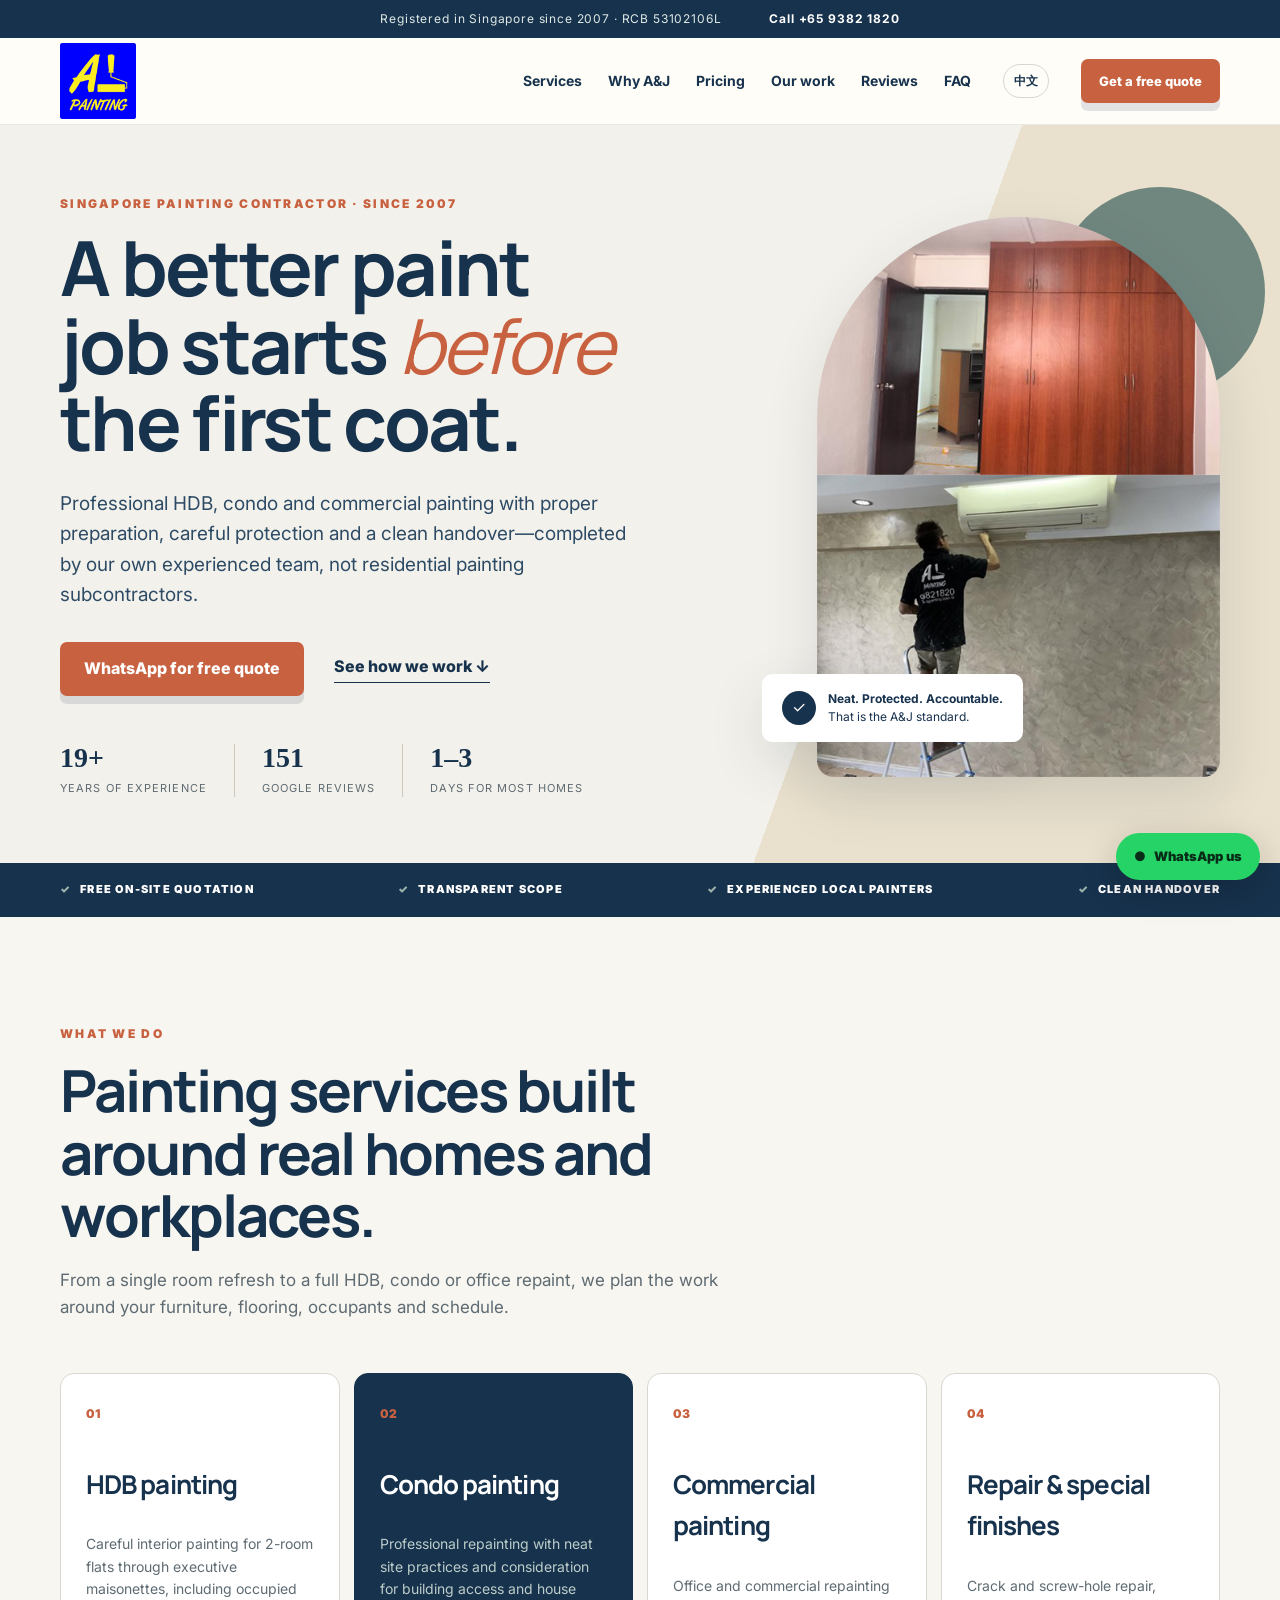
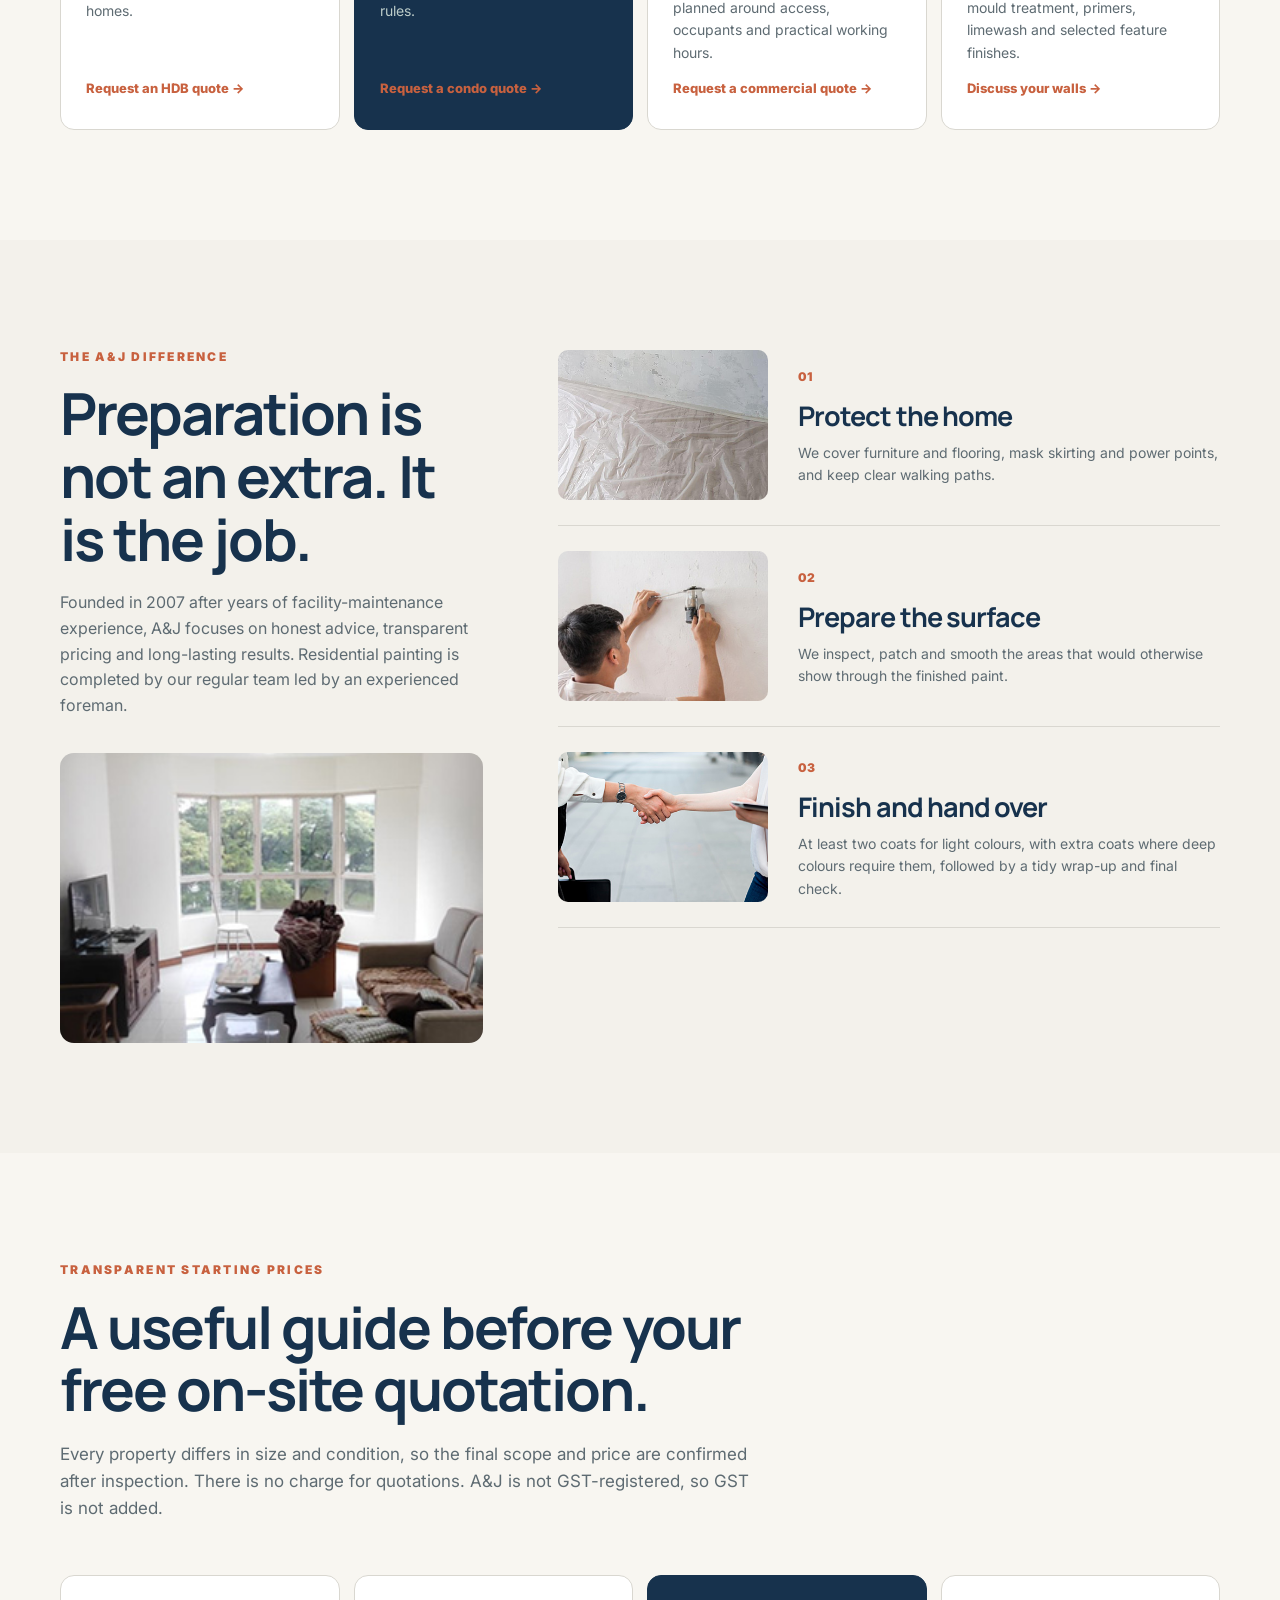
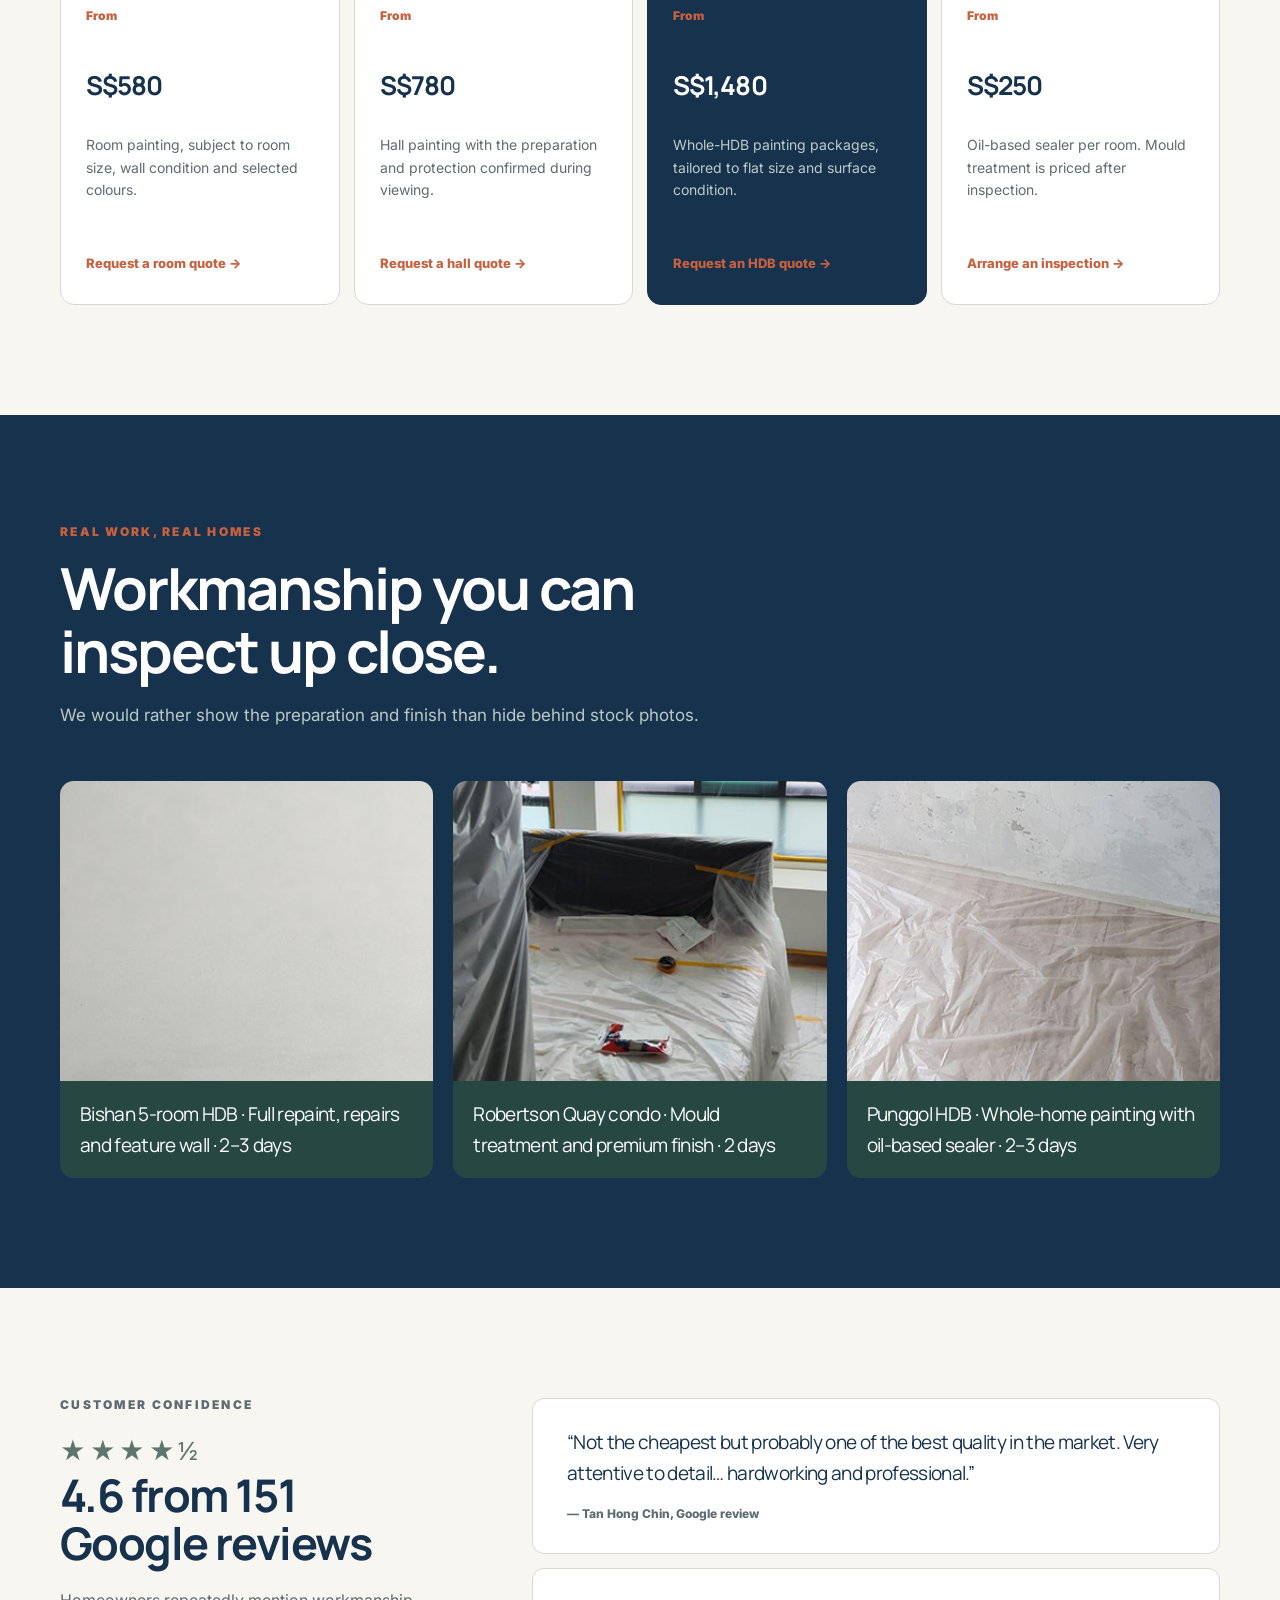
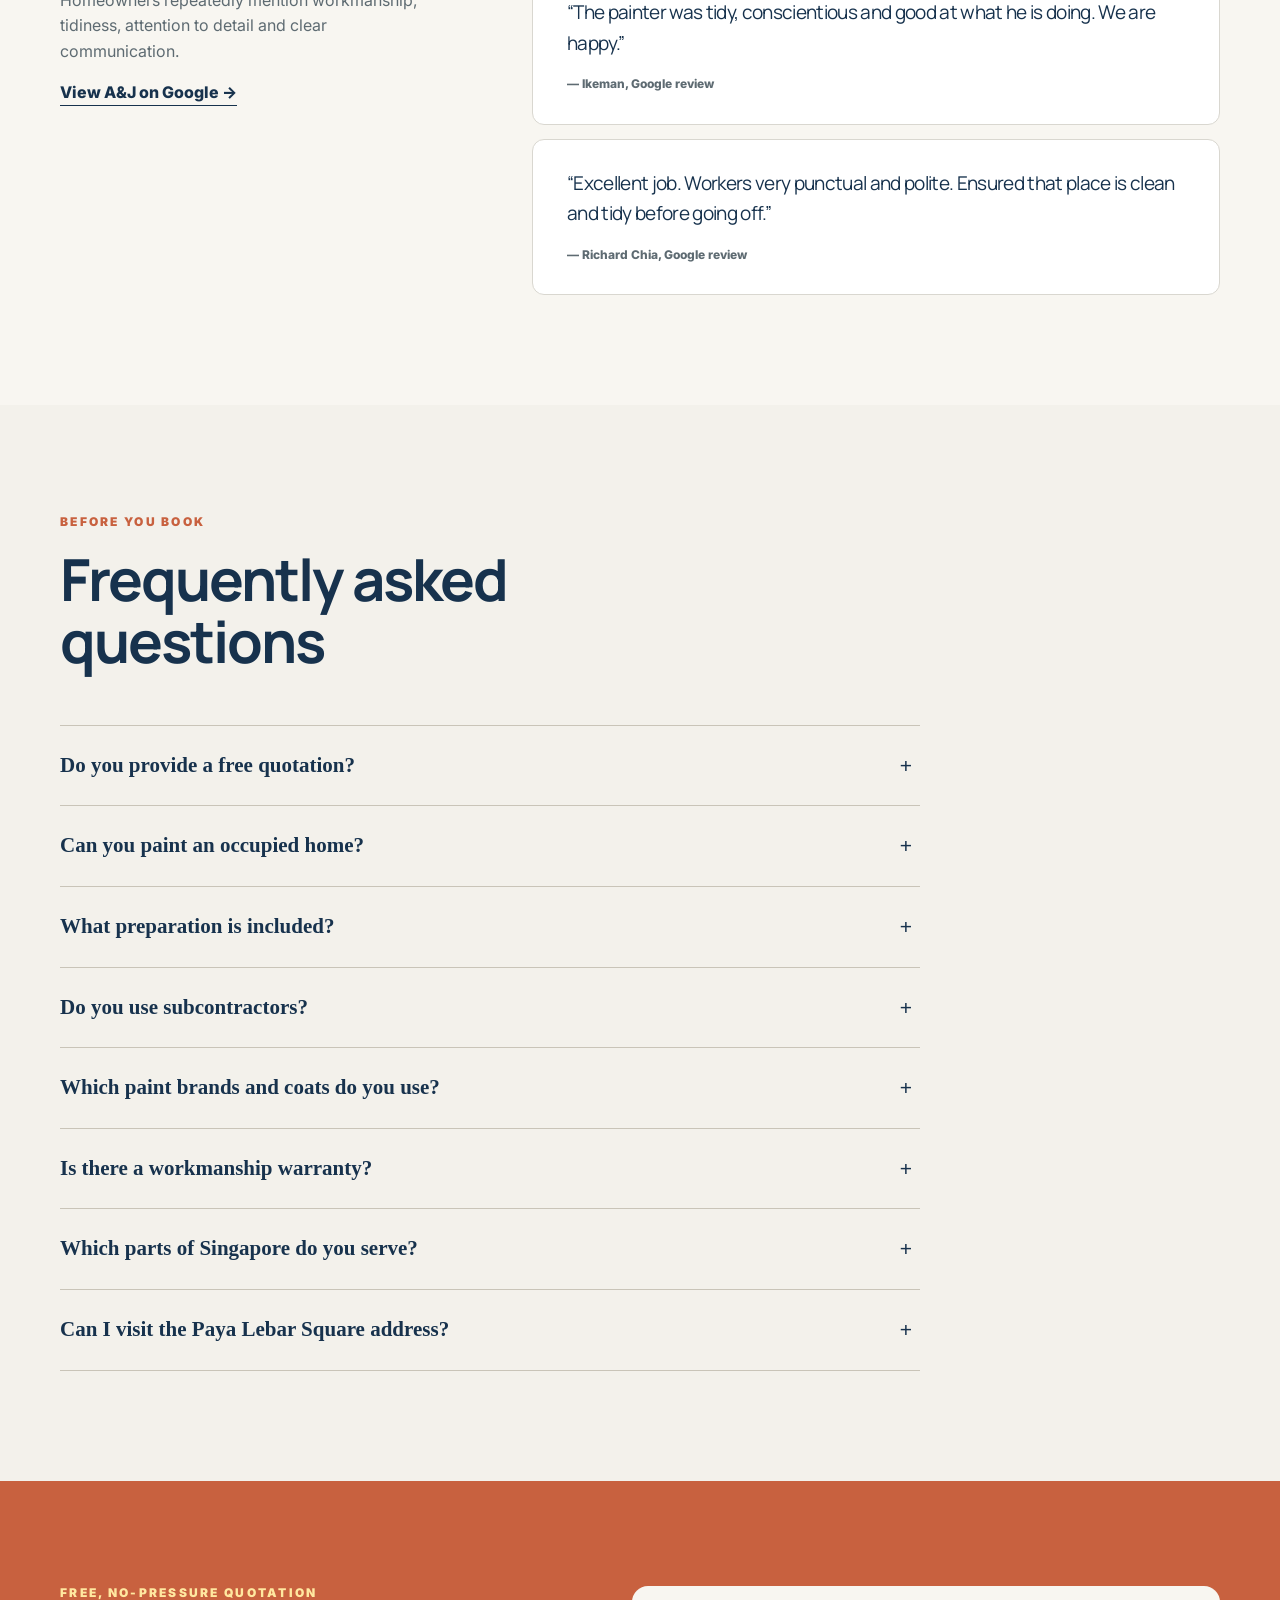
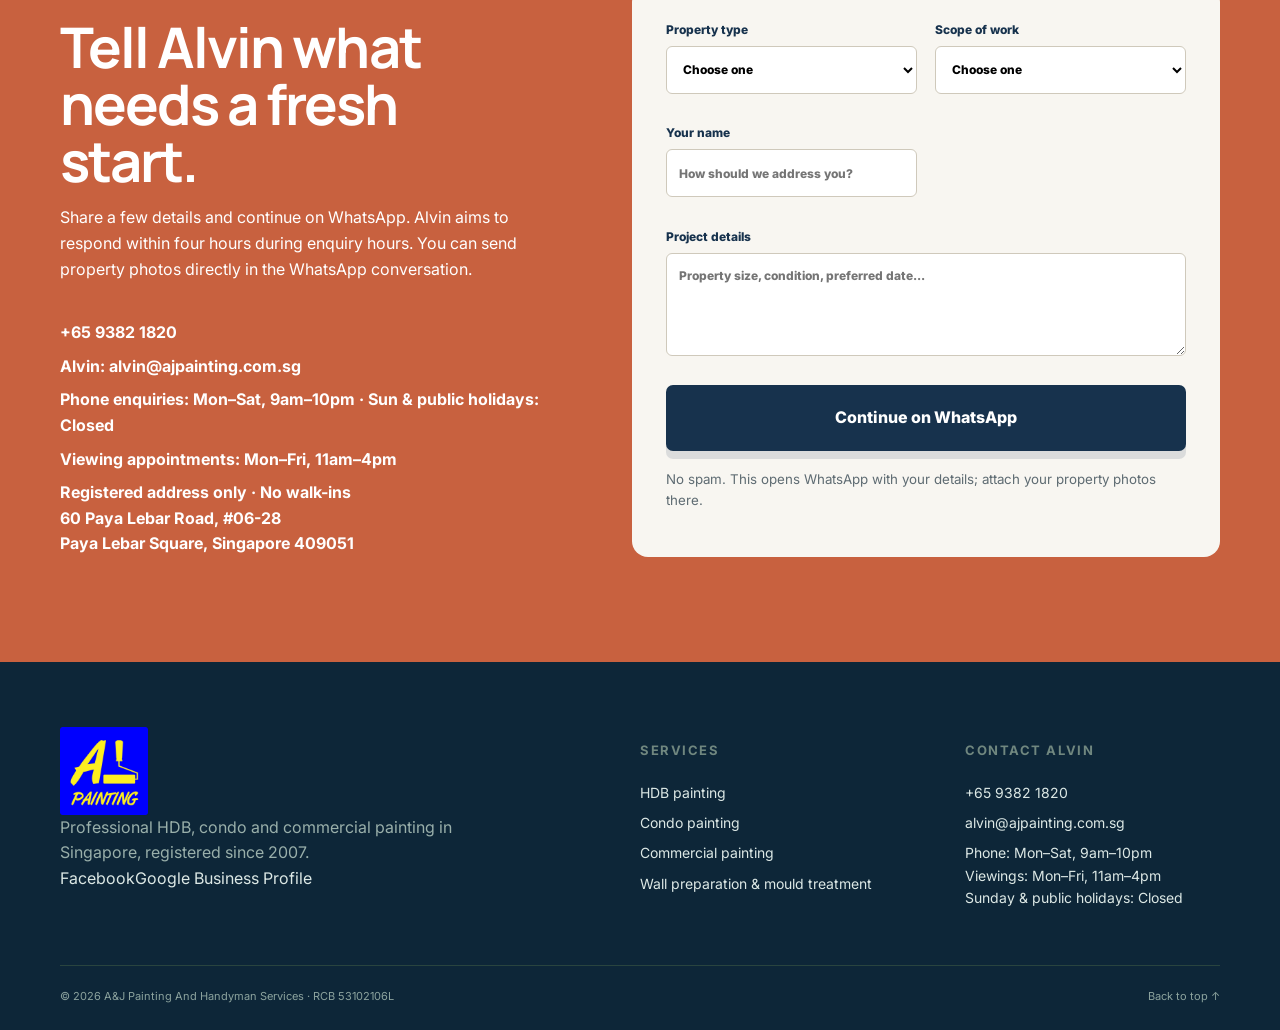
==== commit 0a835770: "Clarify holidays GST and registered address" ====
--- a/index.html
+++ b/index.html
@@ -54,7 +54,7 @@
     },
     "priceRange": "From S$580",
     "currenciesAccepted": "SGD",
-    "paymentAccepted": "Cash, PayNow, bank transfer, credit card, debit card",
+    "paymentAccepted": "Cash, PayNow, bank transfer, credit card, debit card, interest-free instalment plan",
     "knowsLanguage": ["English", "Mandarin"],
     "areaServed": {
       "@type": "Country",
@@ -77,7 +77,7 @@
       "dayOfWeek": ["Monday", "Tuesday", "Wednesday", "Thursday", "Friday", "Saturday"],
       "opens": "09:00",
       "closes": "22:00",
-      "description": "Telephone enquiry hours"
+      "description": "Telephone enquiry hours; closed on Sundays and public holidays"
     }],
     "contactPoint": {
       "@type": "ContactPoint",
@@ -90,7 +90,8 @@
         "@type": "OpeningHoursSpecification",
         "dayOfWeek": ["Monday", "Tuesday", "Wednesday", "Thursday", "Friday", "Saturday"],
         "opens": "09:00",
-        "closes": "22:00"
+        "closes": "22:00",
+        "description": "Closed on Sundays and public holidays"
       }
     },
     "hasOfferCatalog": {
@@ -170,7 +171,7 @@
 
     <section class="section" id="pricing">
       <div class="container">
-        <div class="section-heading reveal"><p class="eyebrow">Transparent starting prices</p><h2>A useful guide before your free on-site quotation.</h2><p>Every property differs in size and condition, so the final scope and price are confirmed after inspection. There is no charge for quotations.</p></div>
+        <div class="section-heading reveal"><p class="eyebrow">Transparent starting prices</p><h2>A useful guide before your free on-site quotation.</h2><p>Every property differs in size and condition, so the final scope and price are confirmed after inspection. There is no charge for quotations. A&J is not GST-registered, so GST is not added.</p></div>
         <div class="service-grid pricing-grid">
           <article class="service-card reveal"><span class="number">From</span><h3>S$580</h3><p>Room painting, subject to room size, wall condition and selected colours.</p><a href="#quote">Request a room quote →</a></article>
           <article class="service-card reveal"><span class="number">From</span><h3>S$780</h3><p>Hall painting with the preparation and protection confirmed during viewing.</p><a href="#quote">Request a hall quote →</a></article>
@@ -197,12 +198,13 @@
       <details class="reveal"><summary>Which paint brands and coats do you use?</summary><p>We use premium Nippon Paint and Dulux products. Light colours normally receive at least two coats; dark colours may require three to five. Oil- or water-based primers are applied where the surface requires them.</p></details>
       <details class="reveal"><summary>Is there a workmanship warranty?</summary><p>Yes. Warranty coverage and rectification terms depend on the scope and are explained during quotation and stated on the invoice.</p></details>
       <details class="reveal"><summary>Which parts of Singapore do you serve?</summary><p>We serve homeowners across Singapore. Contact us with your postal code and project details to confirm availability.</p></details>
+      <details class="reveal"><summary>Can I visit the Paya Lebar Square address?</summary><p>No. It is A&J’s registered address, not a customer-facing office, so walk-ins are not available. Please call or WhatsApp Alvin to arrange an on-site viewing at your property.</p></details>
     </div></div></section>
 
-    <section class="quote-section" id="quote"><div class="container quote-grid"><div class="reveal"><p class="eyebrow">Free, no-pressure quotation</p><h2>Tell Alvin what needs a fresh start.</h2><p>Share a few details and continue on WhatsApp. Alvin aims to respond within four hours during enquiry hours. You can send property photos directly in the WhatsApp conversation.</p><div class="contact-list"><a href="tel:+6593821820">+65 9382 1820</a><a href="mailto:alvin@ajpainting.com.sg">Alvin: alvin@ajpainting.com.sg</a><span>Phone enquiries: Mon–Sat, 9am–10pm · Sun: Closed</span><span>Viewing appointments: Mon–Fri, 11am–4pm</span><span>60 Paya Lebar Road, #06-28<br>Paya Lebar Square, Singapore 409051</span></div></div><form id="quote-form" class="quote-form reveal"><label>Property type<select id="property" required><option value="">Choose one</option><option>HDB</option><option>Condominium</option><option>Landed property</option><option>Commercial</option><option>Other</option></select></label><label>Scope of work<select id="scope" required><option value="">Choose one</option><option>Whole home</option><option>Selected rooms</option><option>Single room / feature wall</option><option>Repair and repaint</option><option>Mould treatment</option><option>Other</option></select></label><label>Your name<input id="name" type="text" autocomplete="name" required placeholder="How should we address you?"></label><label>Project details<textarea id="details" rows="4" placeholder="Property size, condition, preferred date..."></textarea></label><button class="button" type="submit">Continue on WhatsApp</button><small>No spam. This opens WhatsApp with your details; attach your property photos there.</small></form></div></section>
+    <section class="quote-section" id="quote"><div class="container quote-grid"><div class="reveal"><p class="eyebrow">Free, no-pressure quotation</p><h2>Tell Alvin what needs a fresh start.</h2><p>Share a few details and continue on WhatsApp. Alvin aims to respond within four hours during enquiry hours. You can send property photos directly in the WhatsApp conversation.</p><div class="contact-list"><a href="tel:+6593821820">+65 9382 1820</a><a href="mailto:alvin@ajpainting.com.sg">Alvin: alvin@ajpainting.com.sg</a><span>Phone enquiries: Mon–Sat, 9am–10pm · Sun & public holidays: Closed</span><span>Viewing appointments: Mon–Fri, 11am–4pm</span><span>Registered address only · No walk-ins<br>60 Paya Lebar Road, #06-28<br>Paya Lebar Square, Singapore 409051</span></div></div><form id="quote-form" class="quote-form reveal"><label>Property type<select id="property" required><option value="">Choose one</option><option>HDB</option><option>Condominium</option><option>Landed property</option><option>Commercial</option><option>Other</option></select></label><label>Scope of work<select id="scope" required><option value="">Choose one</option><option>Whole home</option><option>Selected rooms</option><option>Single room / feature wall</option><option>Repair and repaint</option><option>Mould treatment</option><option>Other</option></select></label><label>Your name<input id="name" type="text" autocomplete="name" required placeholder="How should we address you?"></label><label>Project details<textarea id="details" rows="4" placeholder="Property size, condition, preferred date..."></textarea></label><button class="button" type="submit">Continue on WhatsApp</button><small>No spam. This opens WhatsApp with your details; attach your property photos there.</small></form></div></section>
   </main>
 
-  <footer><div class="container footer-grid"><div><a class="brand footer-brand" href="#top" aria-label="A&J Painting home"><img src="assets/images/logo.png" alt="A&J Painting" width="88" height="88"></a><p>Professional HDB, condo and commercial painting in Singapore, registered since 2007.</p><a href="https://www.facebook.com/ajpaintingsingapore/" target="_blank" rel="noopener">Facebook</a><a href="https://maps.app.goo.gl/hkcWptve9Jr11ZDr7?g_st=ic" target="_blank" rel="noopener">Google Business Profile</a></div><div><h3>Services</h3><a href="#services">HDB painting</a><a href="#services">Condo painting</a><a href="#services">Commercial painting</a><a href="#services">Wall preparation & mould treatment</a></div><div><h3>Contact Alvin</h3><a href="tel:+6593821820">+65 9382 1820</a><a href="mailto:alvin@ajpainting.com.sg">alvin@ajpainting.com.sg</a><p>Phone: Mon–Sat, 9am–10pm<br>Viewings: Mon–Fri, 11am–4pm<br>Sunday: Closed</p></div></div><div class="container legal"><span>© <span id="year"></span> A&J Painting And Handyman Services · RCB 53102106L</span><a href="#top">Back to top ↑</a></div></footer>
+  <footer><div class="container footer-grid"><div><a class="brand footer-brand" href="#top" aria-label="A&J Painting home"><img src="assets/images/logo.png" alt="A&J Painting" width="88" height="88"></a><p>Professional HDB, condo and commercial painting in Singapore, registered since 2007.</p><a href="https://www.facebook.com/ajpaintingsingapore/" target="_blank" rel="noopener">Facebook</a><a href="https://maps.app.goo.gl/hkcWptve9Jr11ZDr7?g_st=ic" target="_blank" rel="noopener">Google Business Profile</a></div><div><h3>Services</h3><a href="#services">HDB painting</a><a href="#services">Condo painting</a><a href="#services">Commercial painting</a><a href="#services">Wall preparation & mould treatment</a></div><div><h3>Contact Alvin</h3><a href="tel:+6593821820">+65 9382 1820</a><a href="mailto:alvin@ajpainting.com.sg">alvin@ajpainting.com.sg</a><p>Phone: Mon–Sat, 9am–10pm<br>Viewings: Mon–Fri, 11am–4pm<br>Sunday & public holidays: Closed</p></div></div><div class="container legal"><span>© <span id="year"></span> A&J Painting And Handyman Services · RCB 53102106L</span><a href="#top">Back to top ↑</a></div></footer>
 
   <a class="whatsapp-float" href="https://wa.me/6593821820?text=Hi%20A%26J%20Painting%2C%20I%27d%20like%20a%20free%20quotation." target="_blank" rel="noopener" aria-label="Chat with A&J Painting on WhatsApp"><span>●</span> WhatsApp us</a>
   <script src="script.js" defer></script>
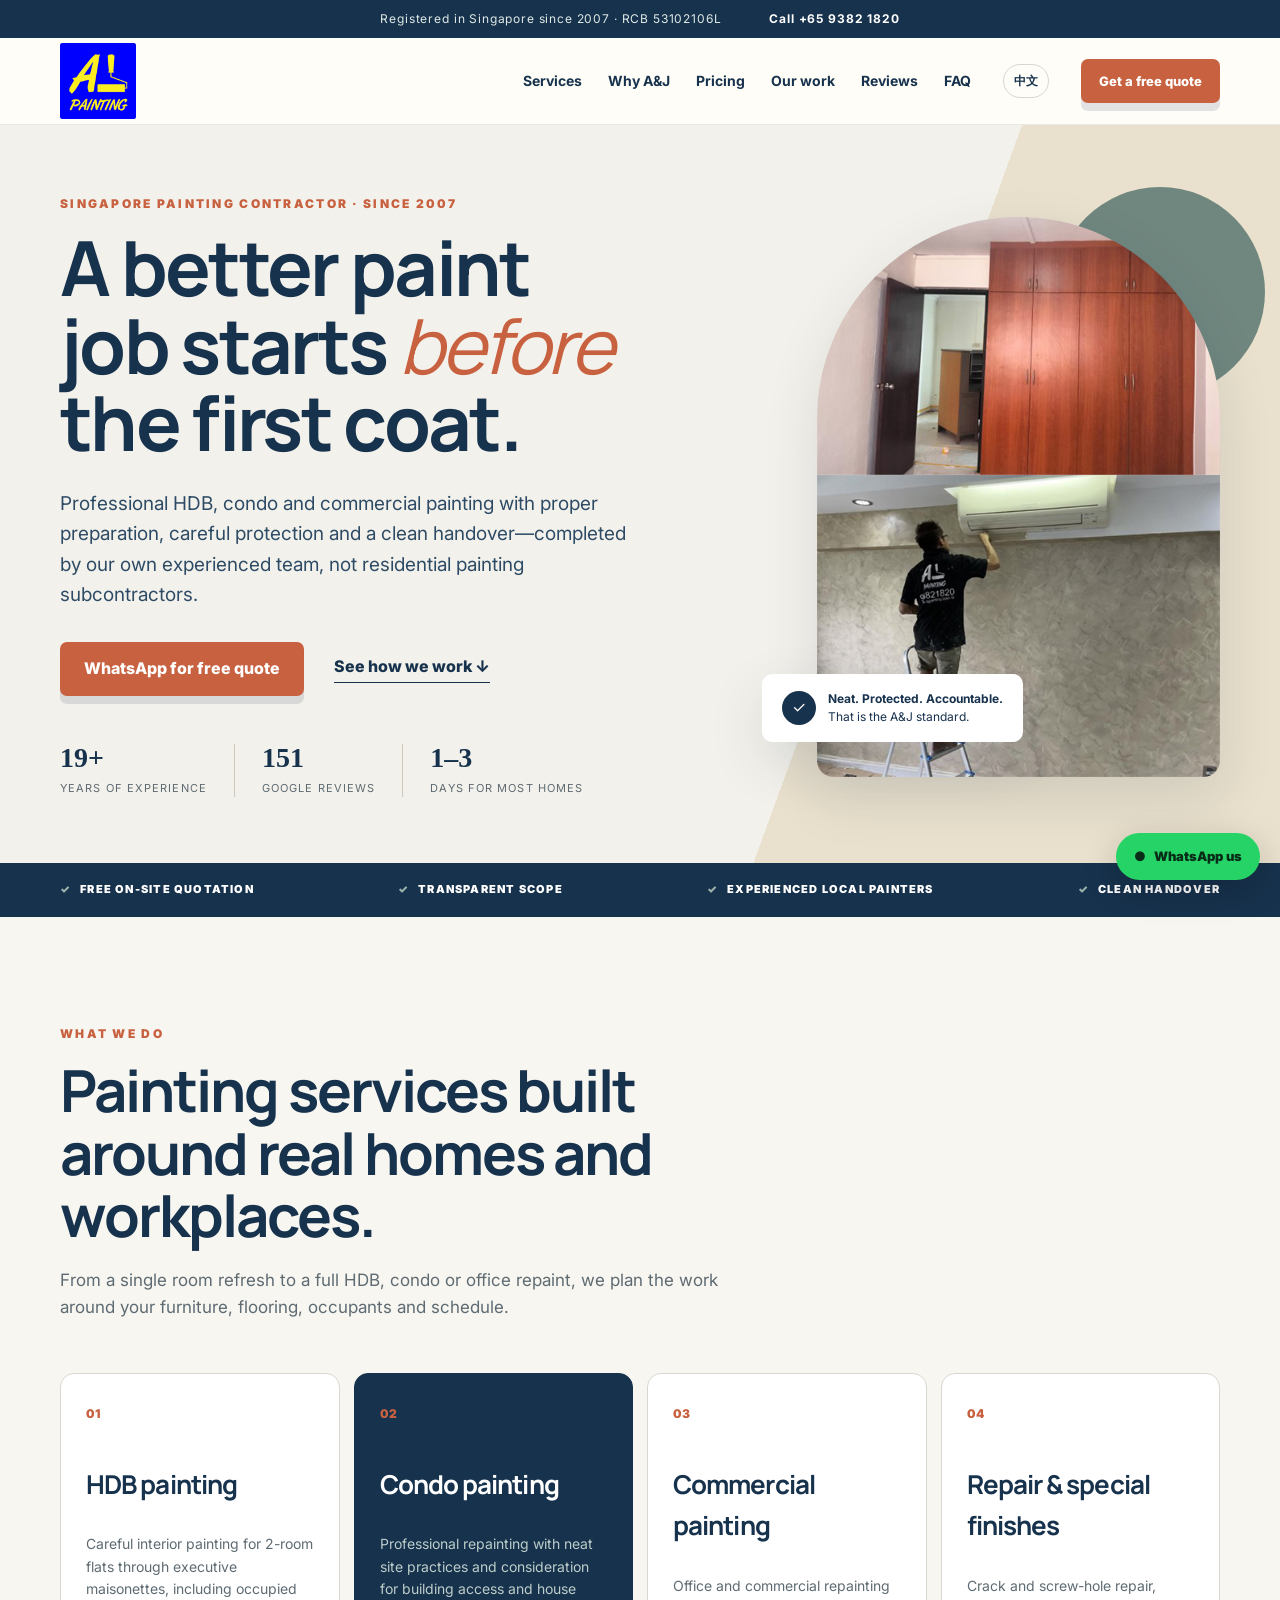
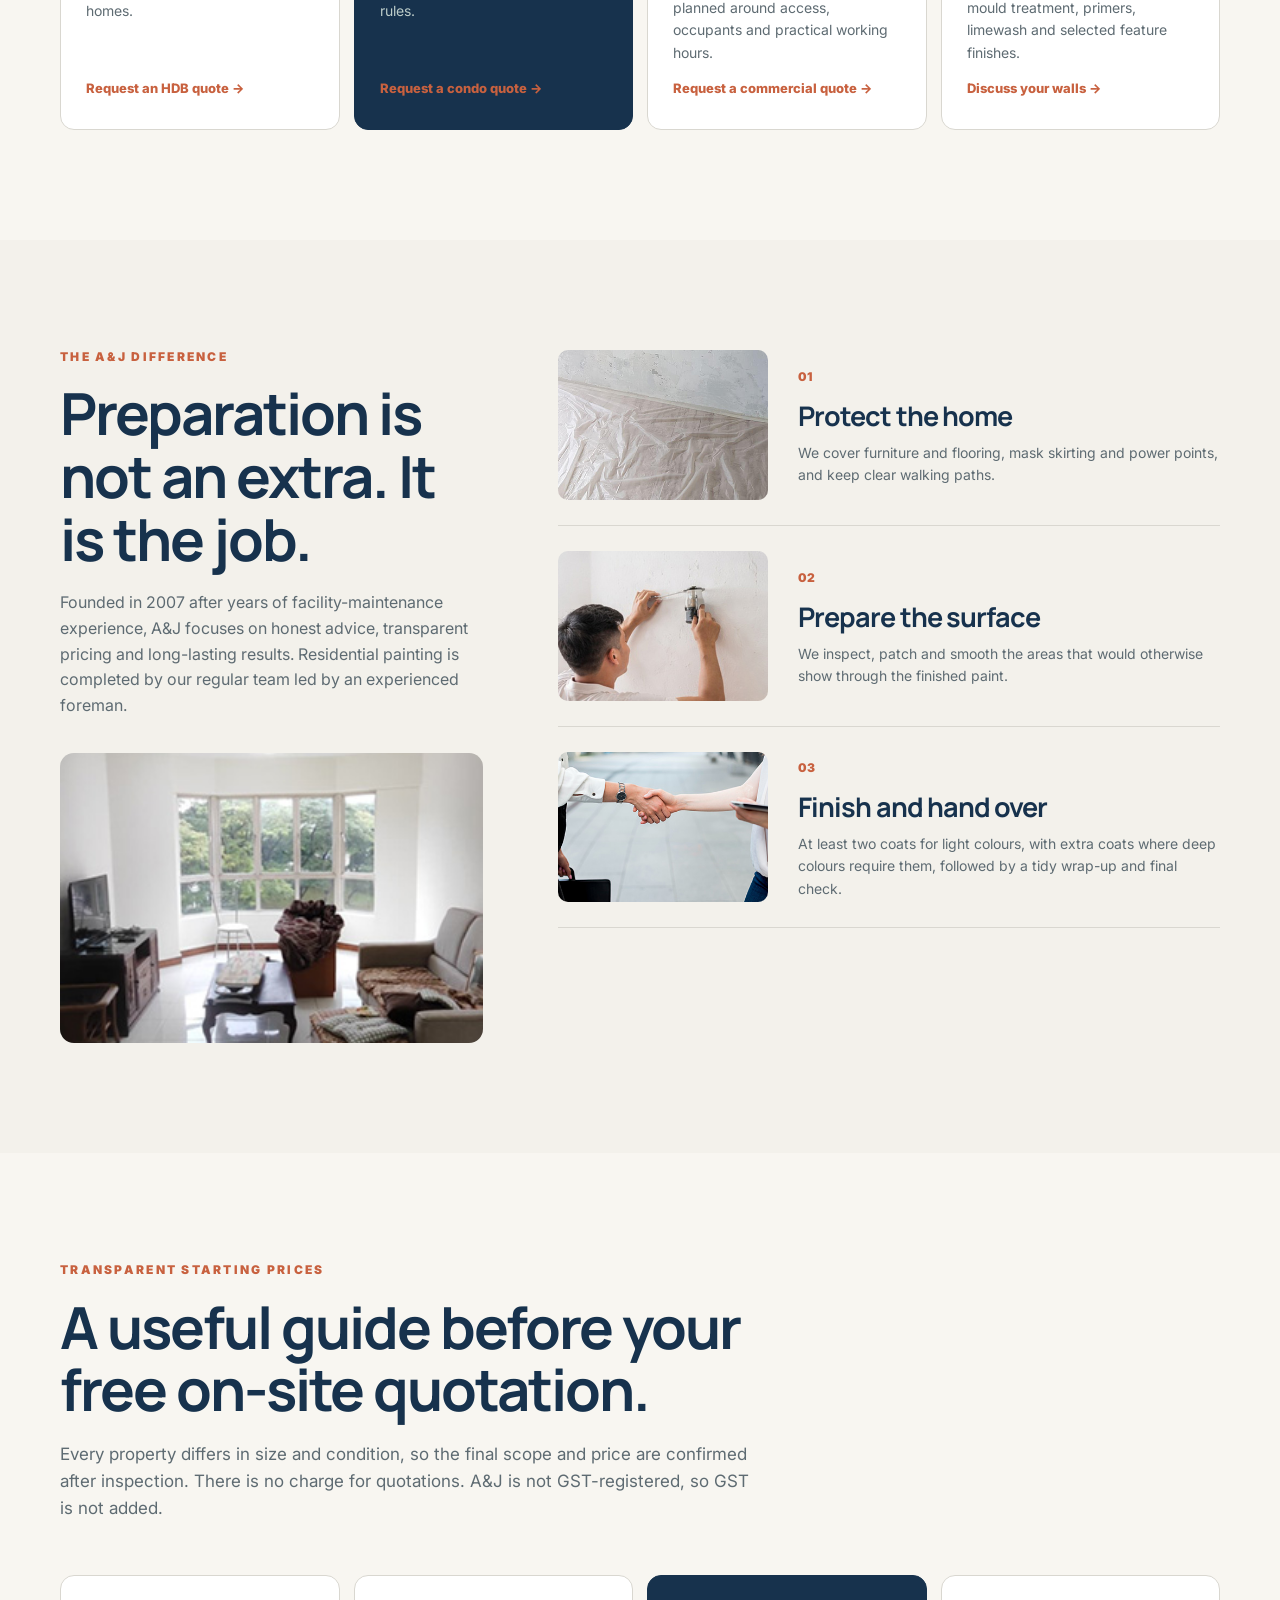
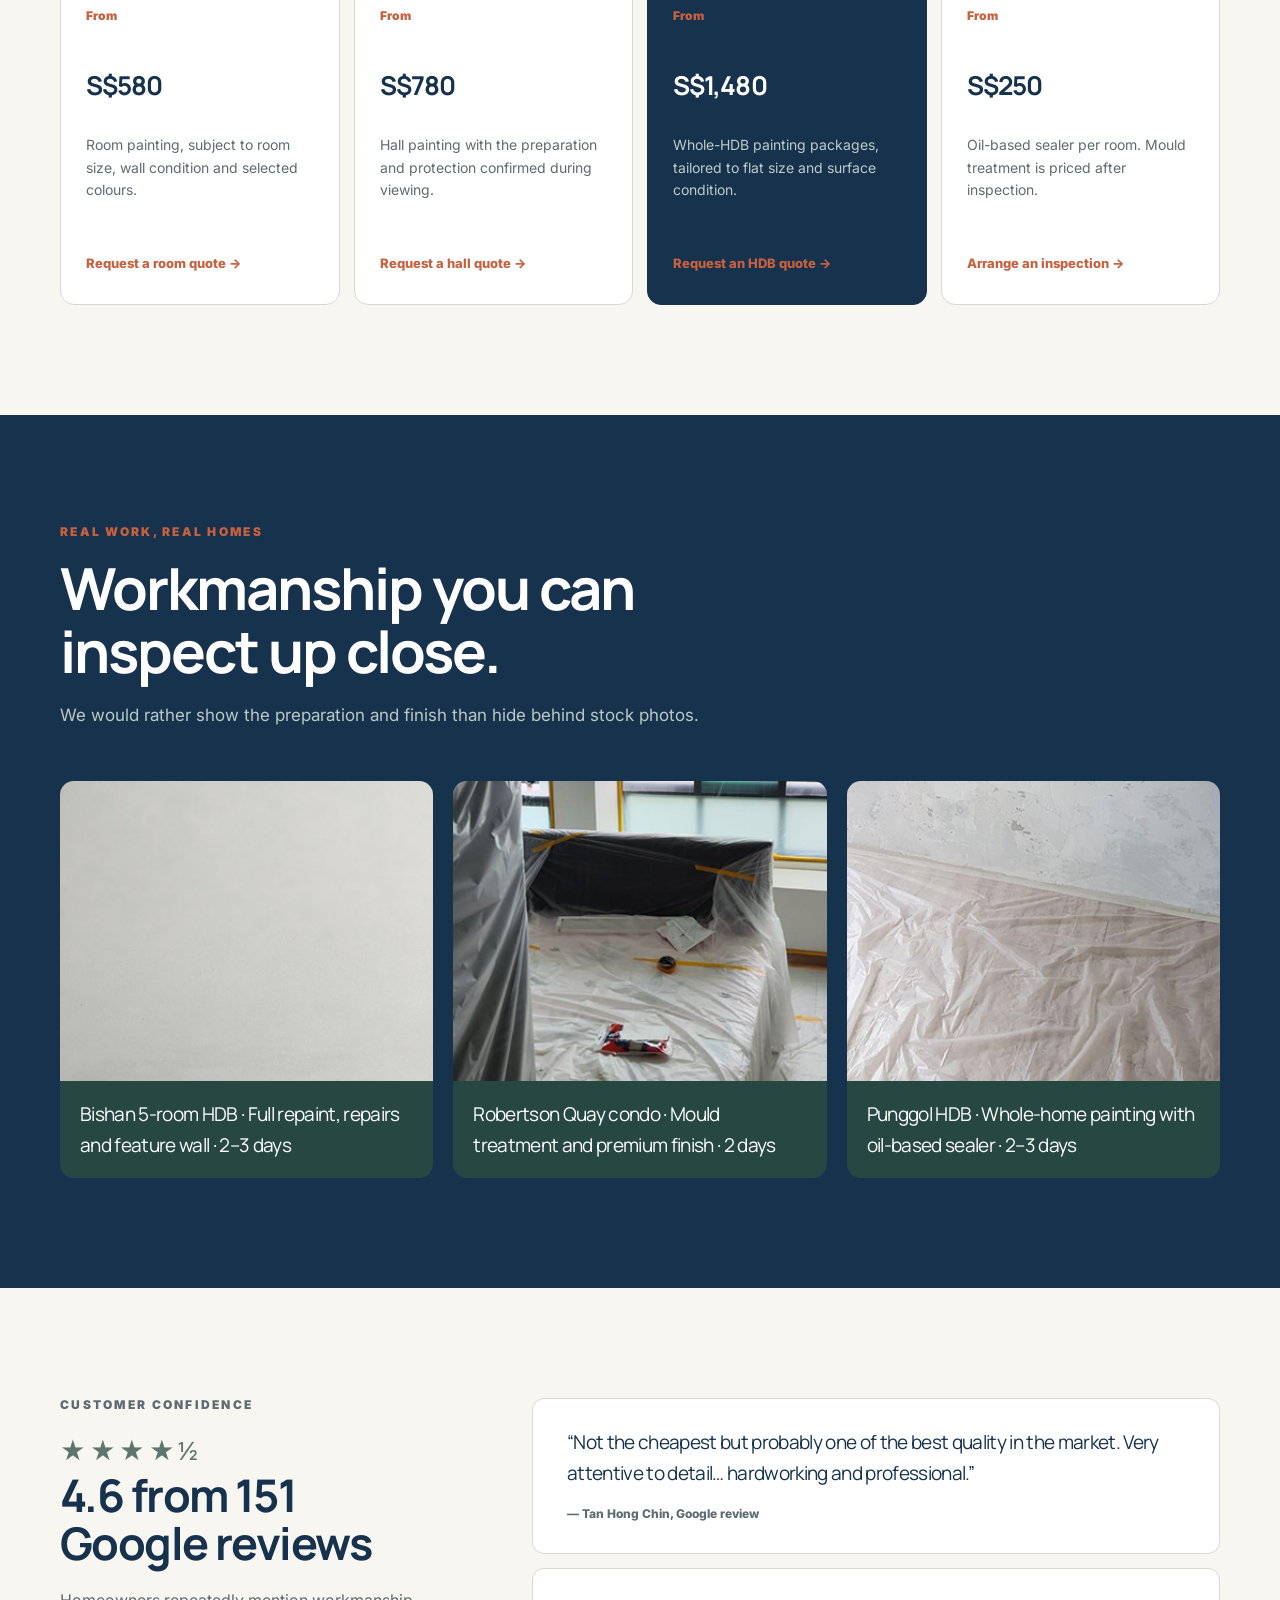
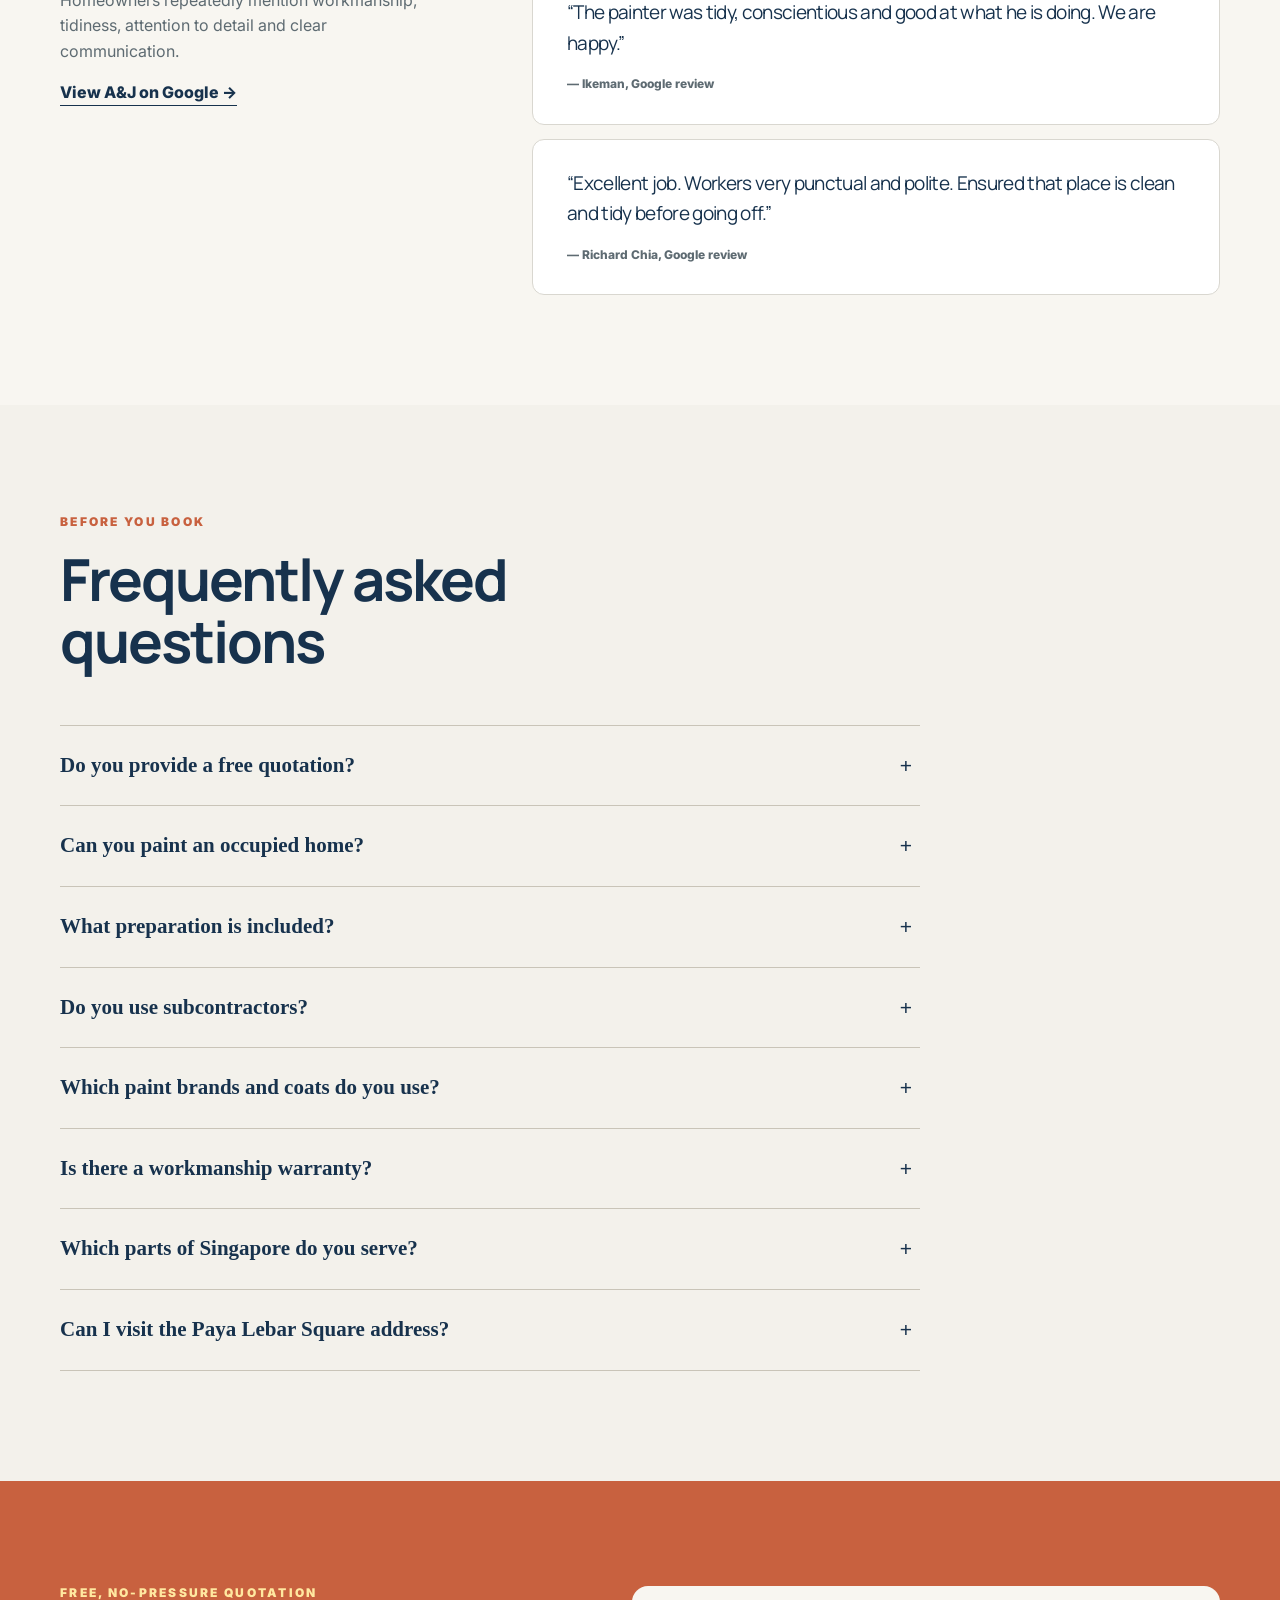
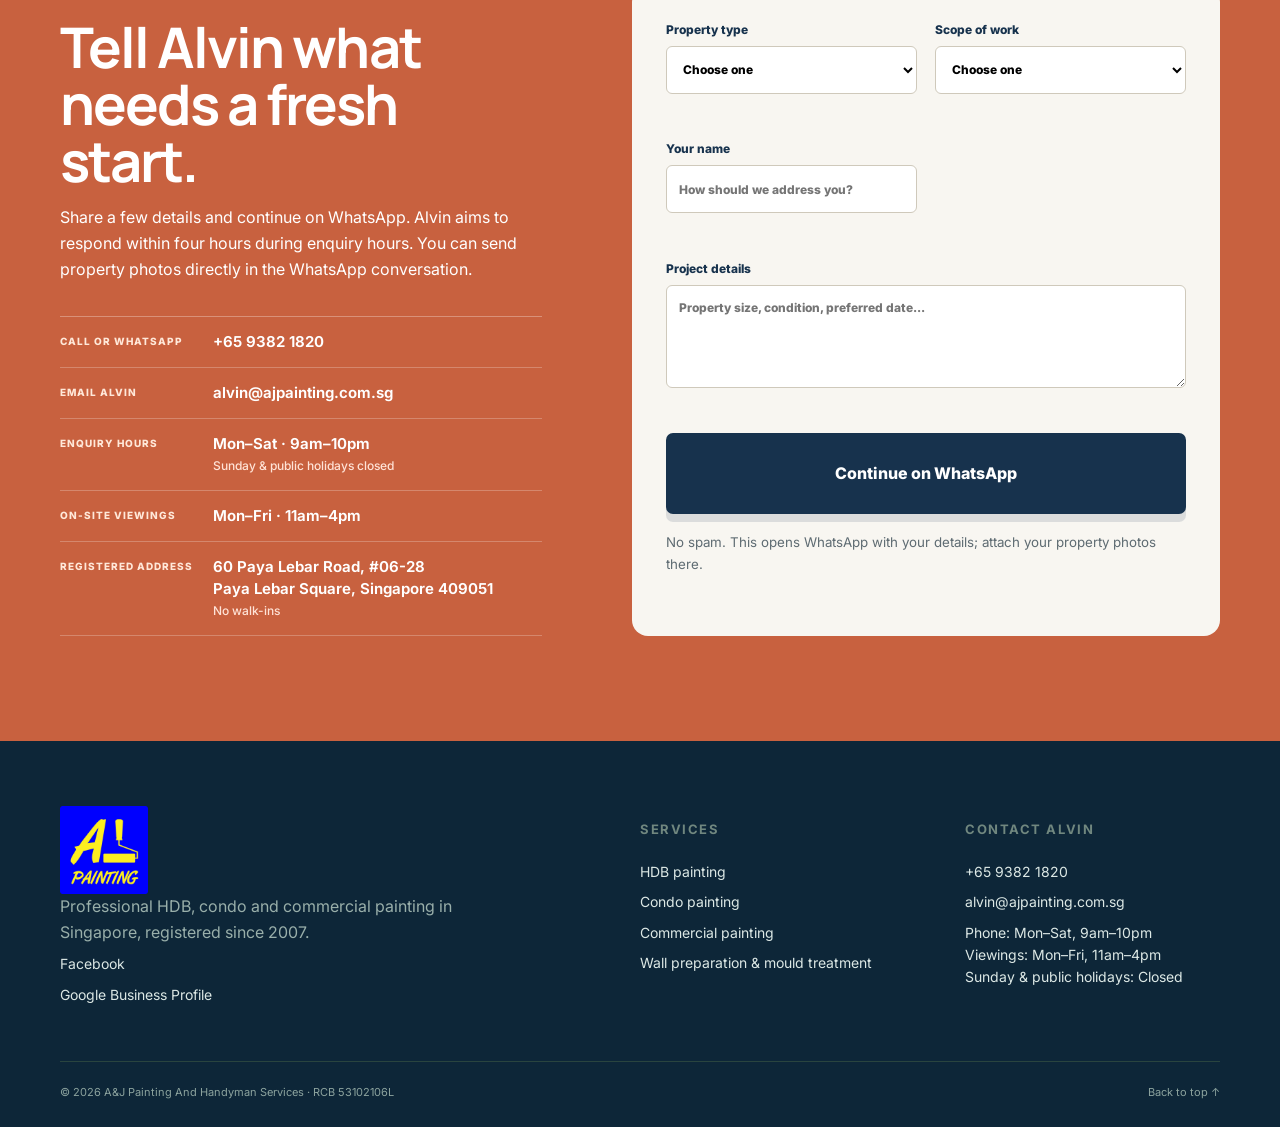
==== commit 388d98a9: "Improve quotation contact layout" ====
--- a/index.html
+++ b/index.html
@@ -201,7 +201,7 @@
       <details class="reveal"><summary>Can I visit the Paya Lebar Square address?</summary><p>No. It is A&J’s registered address, not a customer-facing office, so walk-ins are not available. Please call or WhatsApp Alvin to arrange an on-site viewing at your property.</p></details>
     </div></div></section>
 
-    <section class="quote-section" id="quote"><div class="container quote-grid"><div class="reveal"><p class="eyebrow">Free, no-pressure quotation</p><h2>Tell Alvin what needs a fresh start.</h2><p>Share a few details and continue on WhatsApp. Alvin aims to respond within four hours during enquiry hours. You can send property photos directly in the WhatsApp conversation.</p><div class="contact-list"><a href="tel:+6593821820">+65 9382 1820</a><a href="mailto:alvin@ajpainting.com.sg">Alvin: alvin@ajpainting.com.sg</a><span>Phone enquiries: Mon–Sat, 9am–10pm · Sun & public holidays: Closed</span><span>Viewing appointments: Mon–Fri, 11am–4pm</span><span>Registered address only · No walk-ins<br>60 Paya Lebar Road, #06-28<br>Paya Lebar Square, Singapore 409051</span></div></div><form id="quote-form" class="quote-form reveal"><label>Property type<select id="property" required><option value="">Choose one</option><option>HDB</option><option>Condominium</option><option>Landed property</option><option>Commercial</option><option>Other</option></select></label><label>Scope of work<select id="scope" required><option value="">Choose one</option><option>Whole home</option><option>Selected rooms</option><option>Single room / feature wall</option><option>Repair and repaint</option><option>Mould treatment</option><option>Other</option></select></label><label>Your name<input id="name" type="text" autocomplete="name" required placeholder="How should we address you?"></label><label>Project details<textarea id="details" rows="4" placeholder="Property size, condition, preferred date..."></textarea></label><button class="button" type="submit">Continue on WhatsApp</button><small>No spam. This opens WhatsApp with your details; attach your property photos there.</small></form></div></section>
+    <section class="quote-section" id="quote"><div class="container quote-grid"><div class="reveal"><p class="eyebrow">Free, no-pressure quotation</p><h2>Tell Alvin what needs a fresh start.</h2><p>Share a few details and continue on WhatsApp. Alvin aims to respond within four hours during enquiry hours. You can send property photos directly in the WhatsApp conversation.</p><div class="contact-list"><div class="contact-item"><span class="contact-label">Call or WhatsApp</span><a href="tel:+6593821820">+65 9382 1820</a></div><div class="contact-item"><span class="contact-label">Email Alvin</span><a href="mailto:alvin@ajpainting.com.sg">alvin@ajpainting.com.sg</a></div><div class="contact-item"><span class="contact-label">Enquiry hours</span><span>Mon–Sat · 9am–10pm<br><small>Sunday & public holidays closed</small></span></div><div class="contact-item"><span class="contact-label">On-site viewings</span><span>Mon–Fri · 11am–4pm</span></div><div class="contact-item"><span class="contact-label">Registered address</span><address>60 Paya Lebar Road, #06-28<br>Paya Lebar Square, Singapore 409051<br><small>No walk-ins</small></address></div></div></div><form id="quote-form" class="quote-form reveal"><label>Property type<select id="property" required><option value="">Choose one</option><option>HDB</option><option>Condominium</option><option>Landed property</option><option>Commercial</option><option>Other</option></select></label><label>Scope of work<select id="scope" required><option value="">Choose one</option><option>Whole home</option><option>Selected rooms</option><option>Single room / feature wall</option><option>Repair and repaint</option><option>Mould treatment</option><option>Other</option></select></label><label>Your name<input id="name" type="text" autocomplete="name" required placeholder="How should we address you?"></label><label>Project details<textarea id="details" rows="4" placeholder="Property size, condition, preferred date..."></textarea></label><button class="button" type="submit">Continue on WhatsApp</button><small>No spam. This opens WhatsApp with your details; attach your property photos there.</small></form></div></section>
   </main>
 
   <footer><div class="container footer-grid"><div><a class="brand footer-brand" href="#top" aria-label="A&J Painting home"><img src="assets/images/logo.png" alt="A&J Painting" width="88" height="88"></a><p>Professional HDB, condo and commercial painting in Singapore, registered since 2007.</p><a href="https://www.facebook.com/ajpaintingsingapore/" target="_blank" rel="noopener">Facebook</a><a href="https://maps.app.goo.gl/hkcWptve9Jr11ZDr7?g_st=ic" target="_blank" rel="noopener">Google Business Profile</a></div><div><h3>Services</h3><a href="#services">HDB painting</a><a href="#services">Condo painting</a><a href="#services">Commercial painting</a><a href="#services">Wall preparation & mould treatment</a></div><div><h3>Contact Alvin</h3><a href="tel:+6593821820">+65 9382 1820</a><a href="mailto:alvin@ajpainting.com.sg">alvin@ajpainting.com.sg</a><p>Phone: Mon–Sat, 9am–10pm<br>Viewings: Mon–Fri, 11am–4pm<br>Sunday & public holidays: Closed</p></div></div><div class="container legal"><span>© <span id="year"></span> A&J Painting And Handyman Services · RCB 53102106L</span><a href="#top">Back to top ↑</a></div></footer>
--- a/styles.css
+++ b/styles.css
@@ -16,3 +16,5 @@
 html body .quote-section .button:hover{background:#0d253b}
 .language-toggle{display:inline-flex;align-items:center;justify-content:center;min-width:46px;height:34px;padding:0 10px;border:1px solid var(--line);border-radius:999px;font-size:12px;font-weight:800;white-space:nowrap}.language-toggle:hover{border-color:var(--orange);color:var(--orange)}@media(max-width:650px){.language-toggle{margin-left:auto}.nav{gap:10px}}
 html body footer{background:#0d2638}
+.footer-grid>div:first-child>a:not(.footer-brand){display:block;width:max-content;margin-top:8px;font-size:14px}.footer-grid>div:first-child>a:not(.footer-brand):hover{color:var(--yellow)}
+.contact-list{margin-top:34px;display:block;font-weight:400;border-top:1px solid rgba(255,255,255,.3)}.contact-item{display:grid;grid-template-columns:135px minmax(0,1fr);gap:18px;padding:14px 0;border-bottom:1px solid rgba(255,255,255,.24);line-height:1.45}.contact-label{font-size:10px;font-weight:800;letter-spacing:.1em;text-transform:uppercase;color:#ffe8d9;padding-top:3px}.contact-item>a,.contact-item>span:not(.contact-label),.contact-item address{font-size:15px;font-weight:650;color:#fff}.contact-item address{font-style:normal}.contact-item small{font-size:12px;font-weight:500;color:#ffe3d7}@media(max-width:650px){.contact-item{grid-template-columns:1fr;gap:3px;padding:12px 0}.contact-label{padding-top:0}}
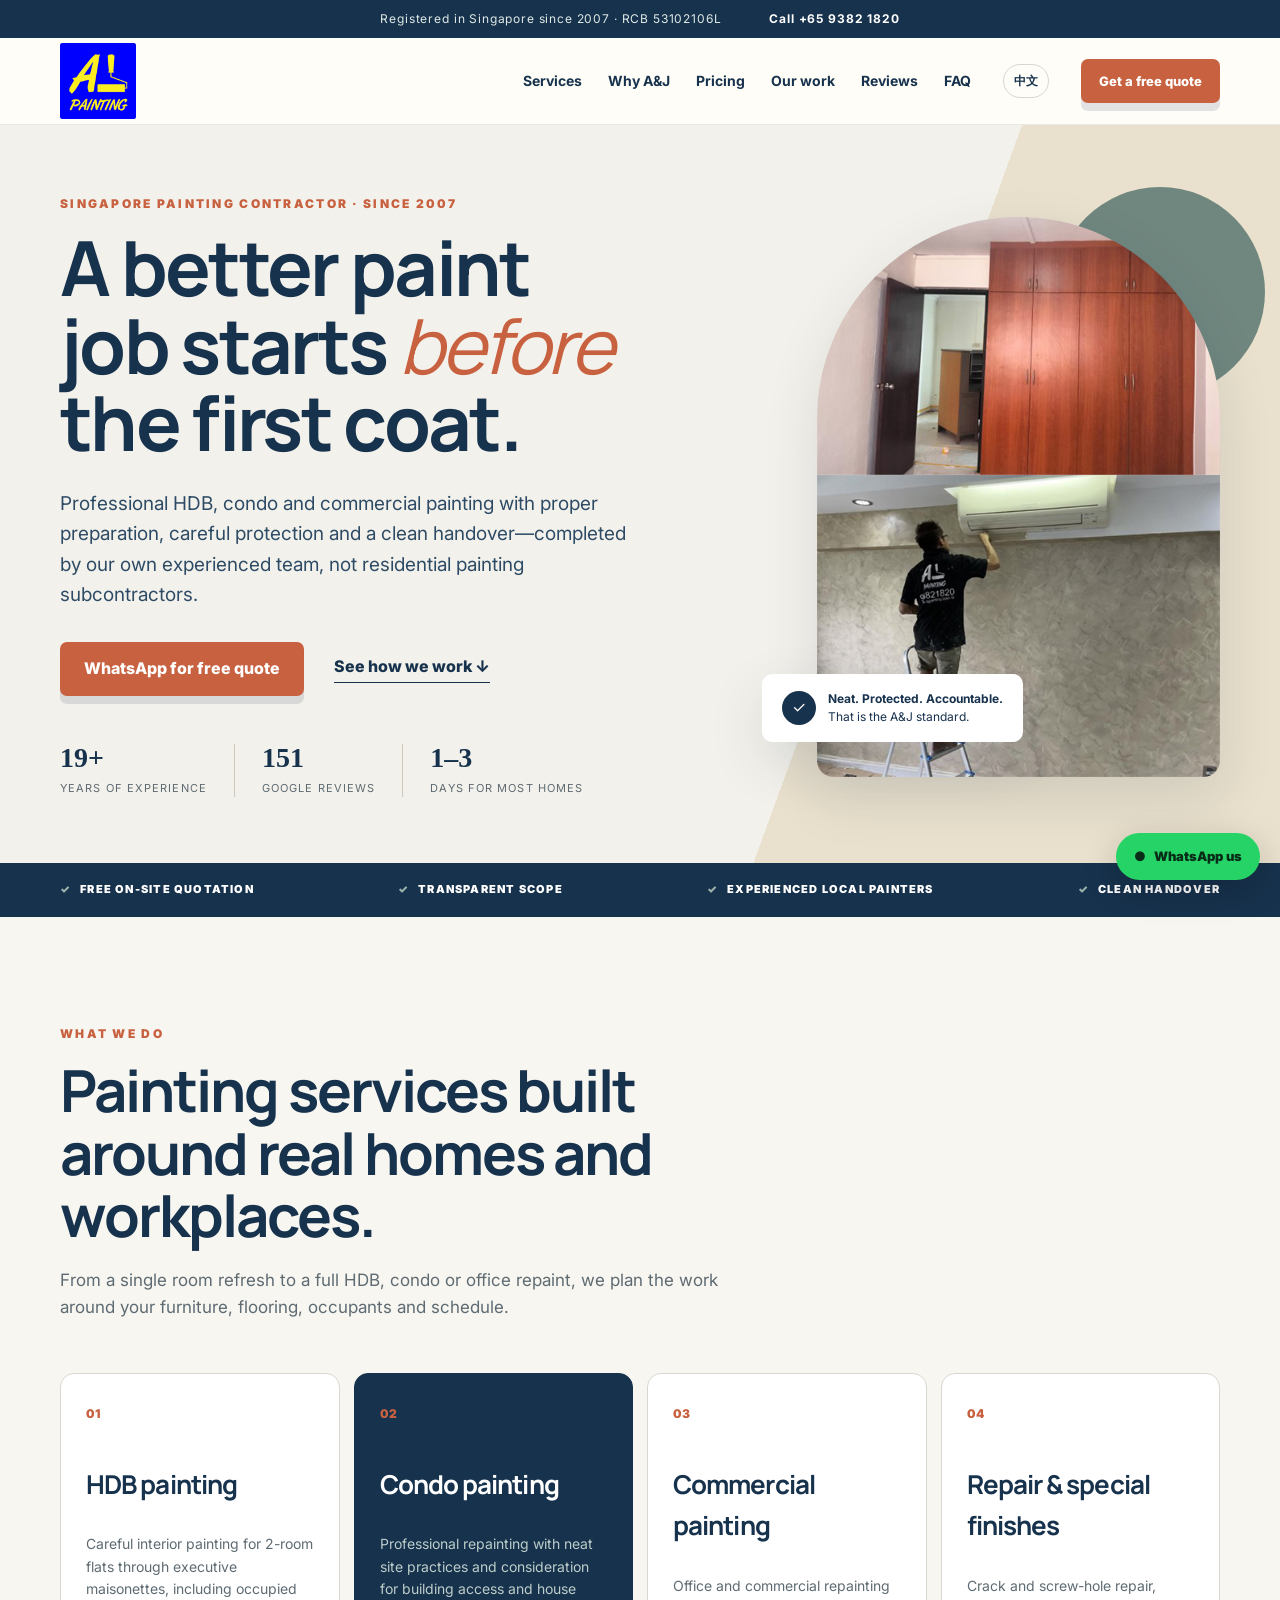
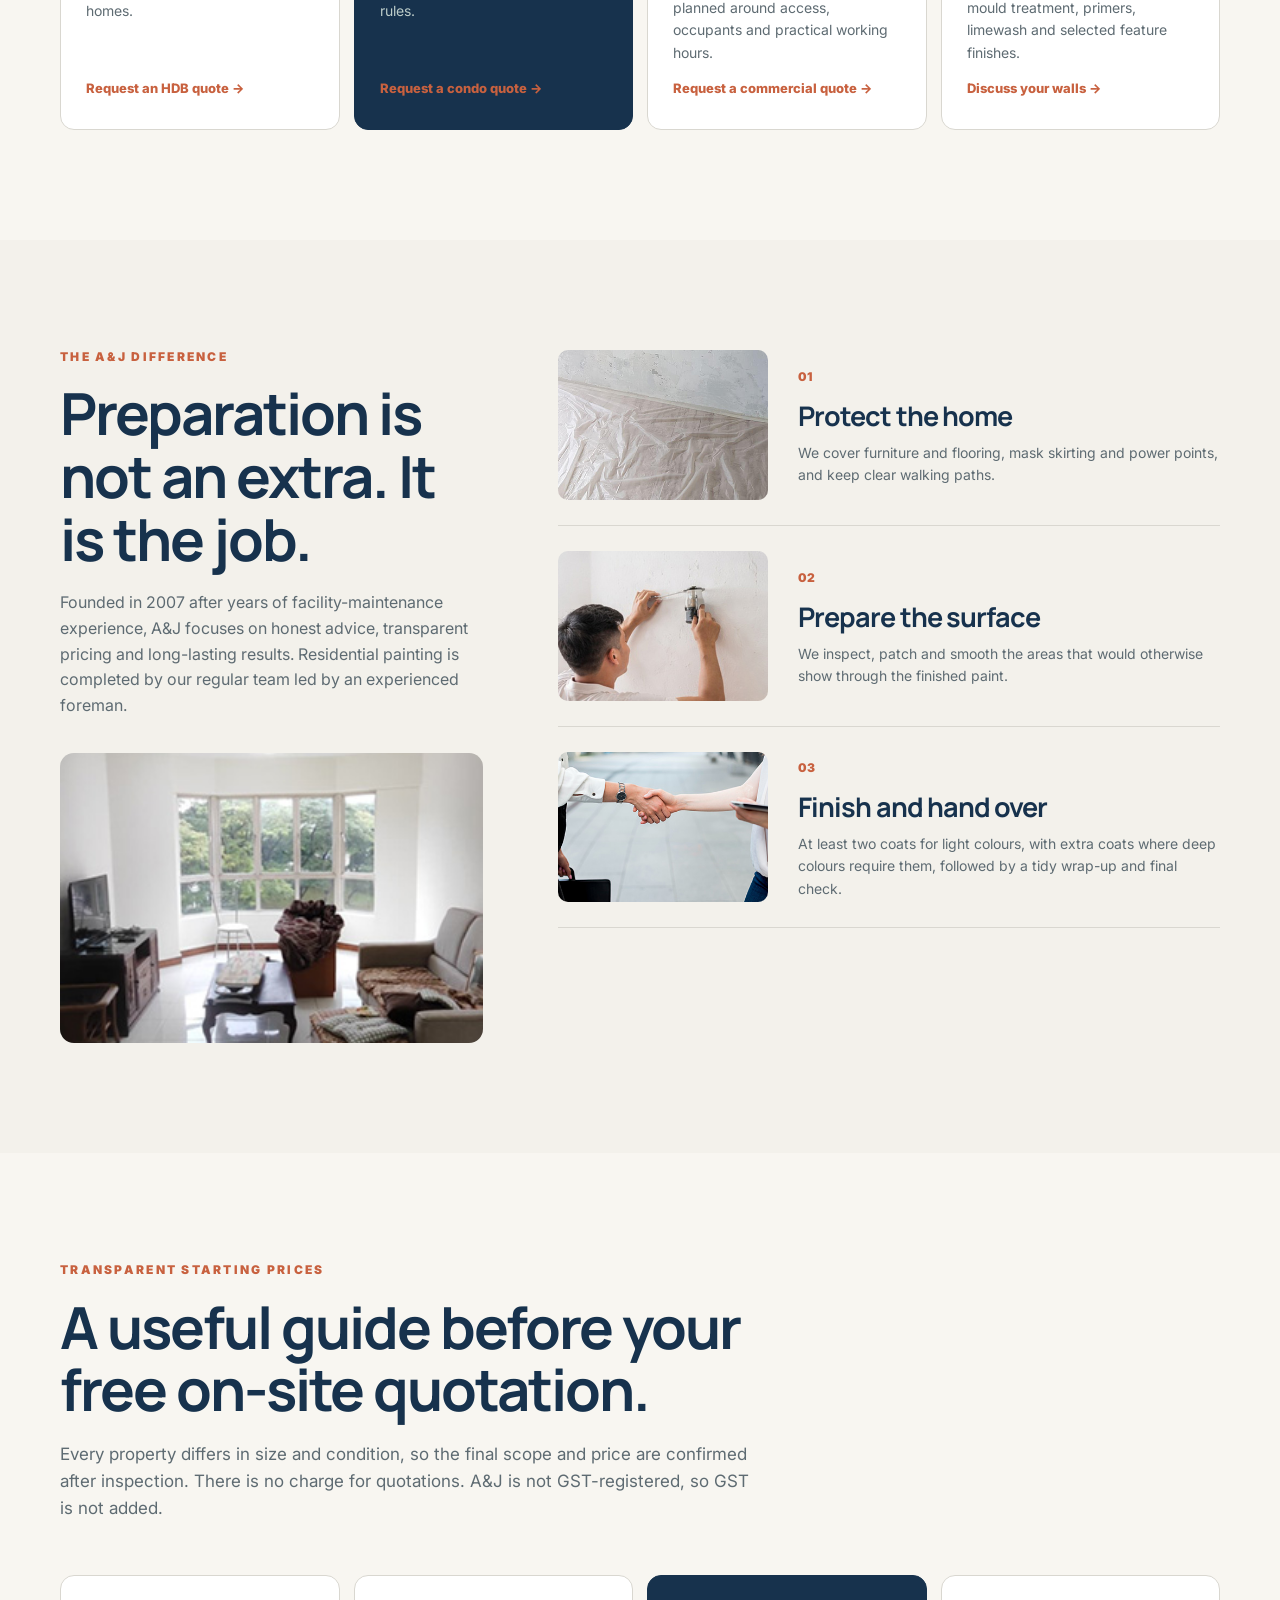
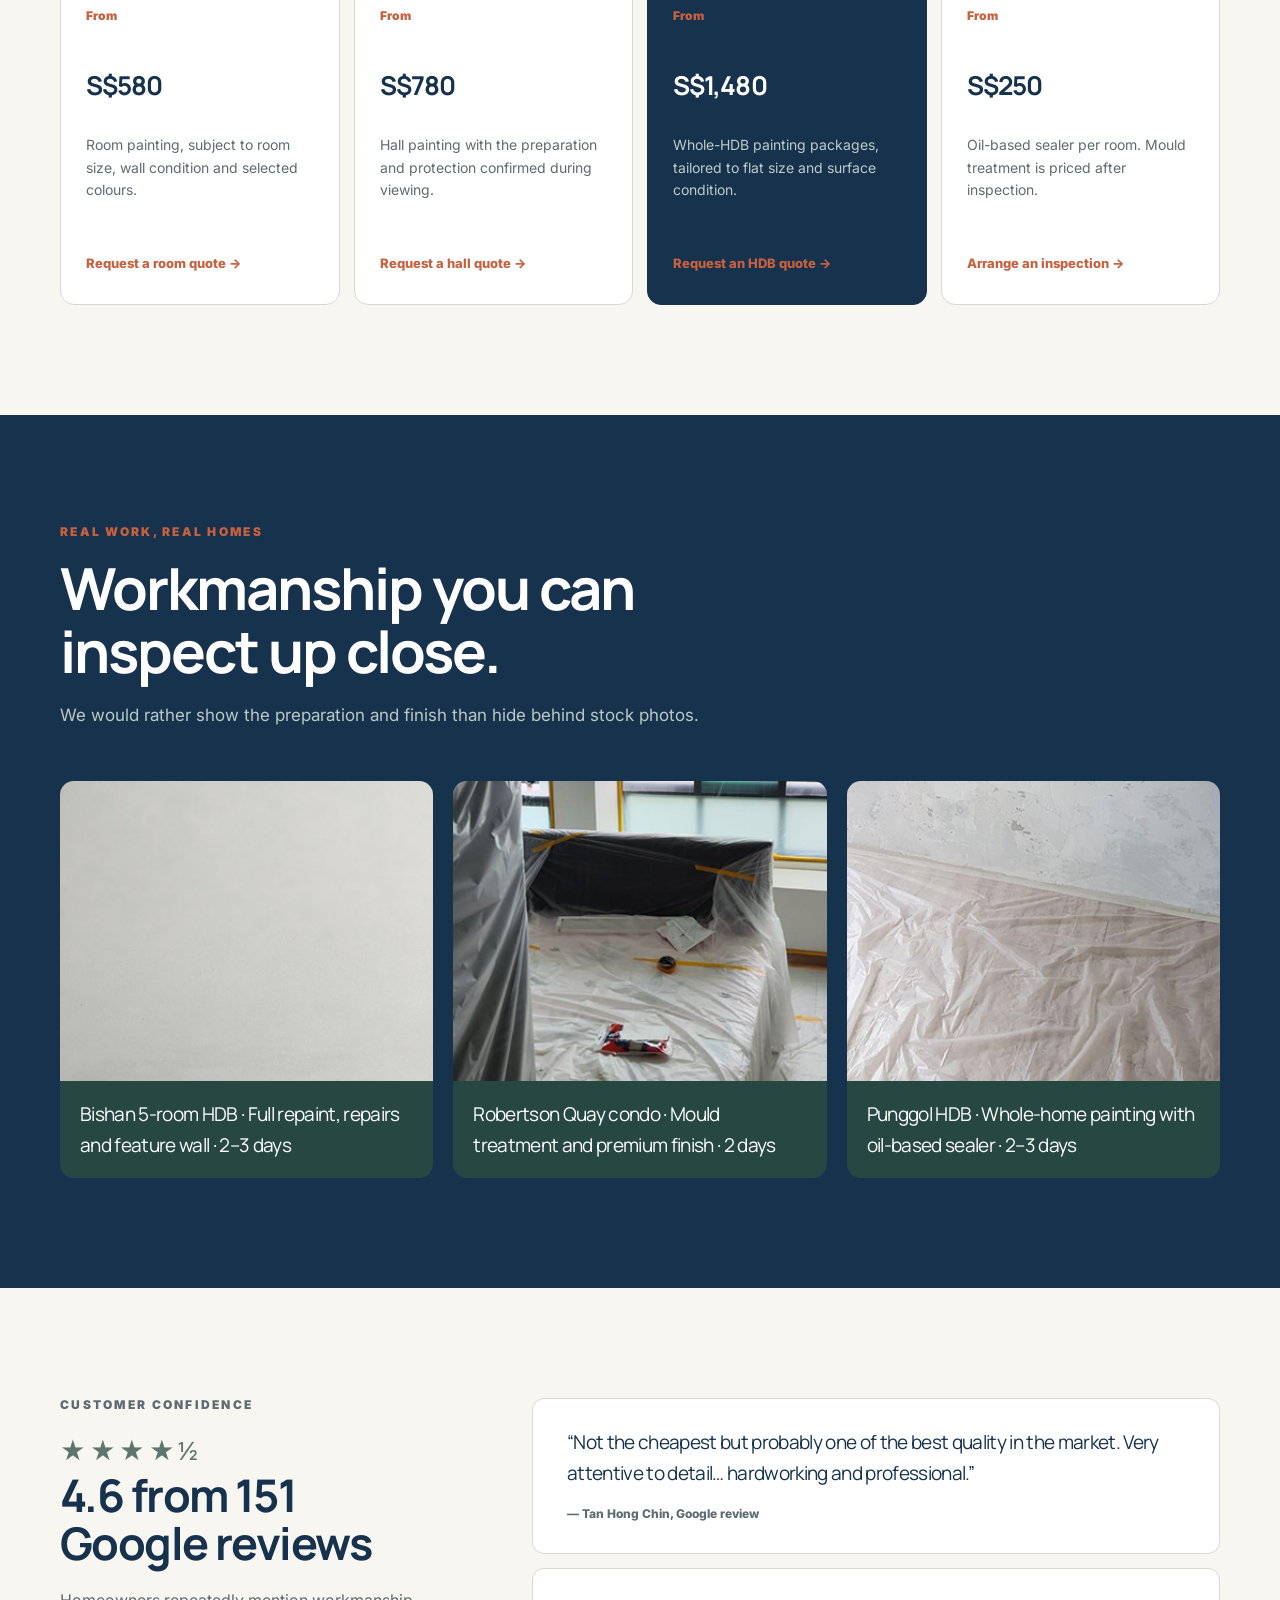
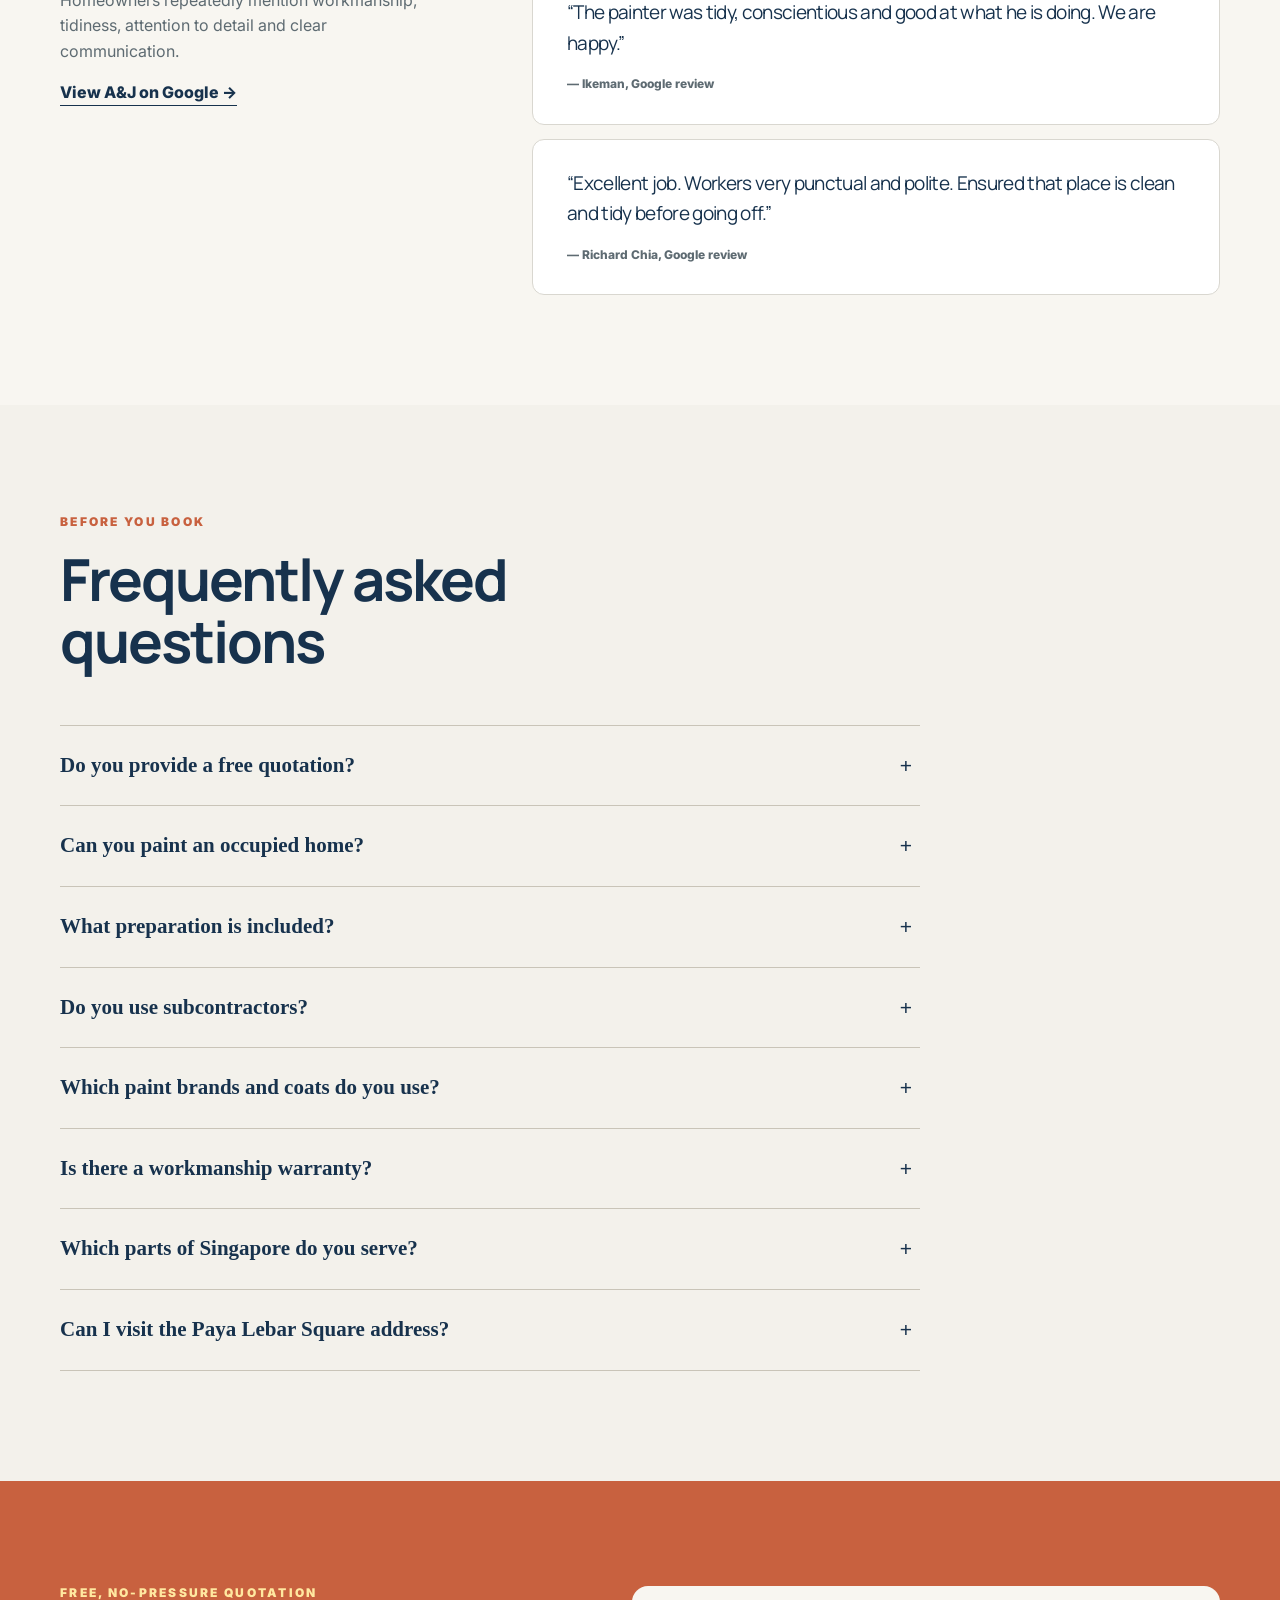
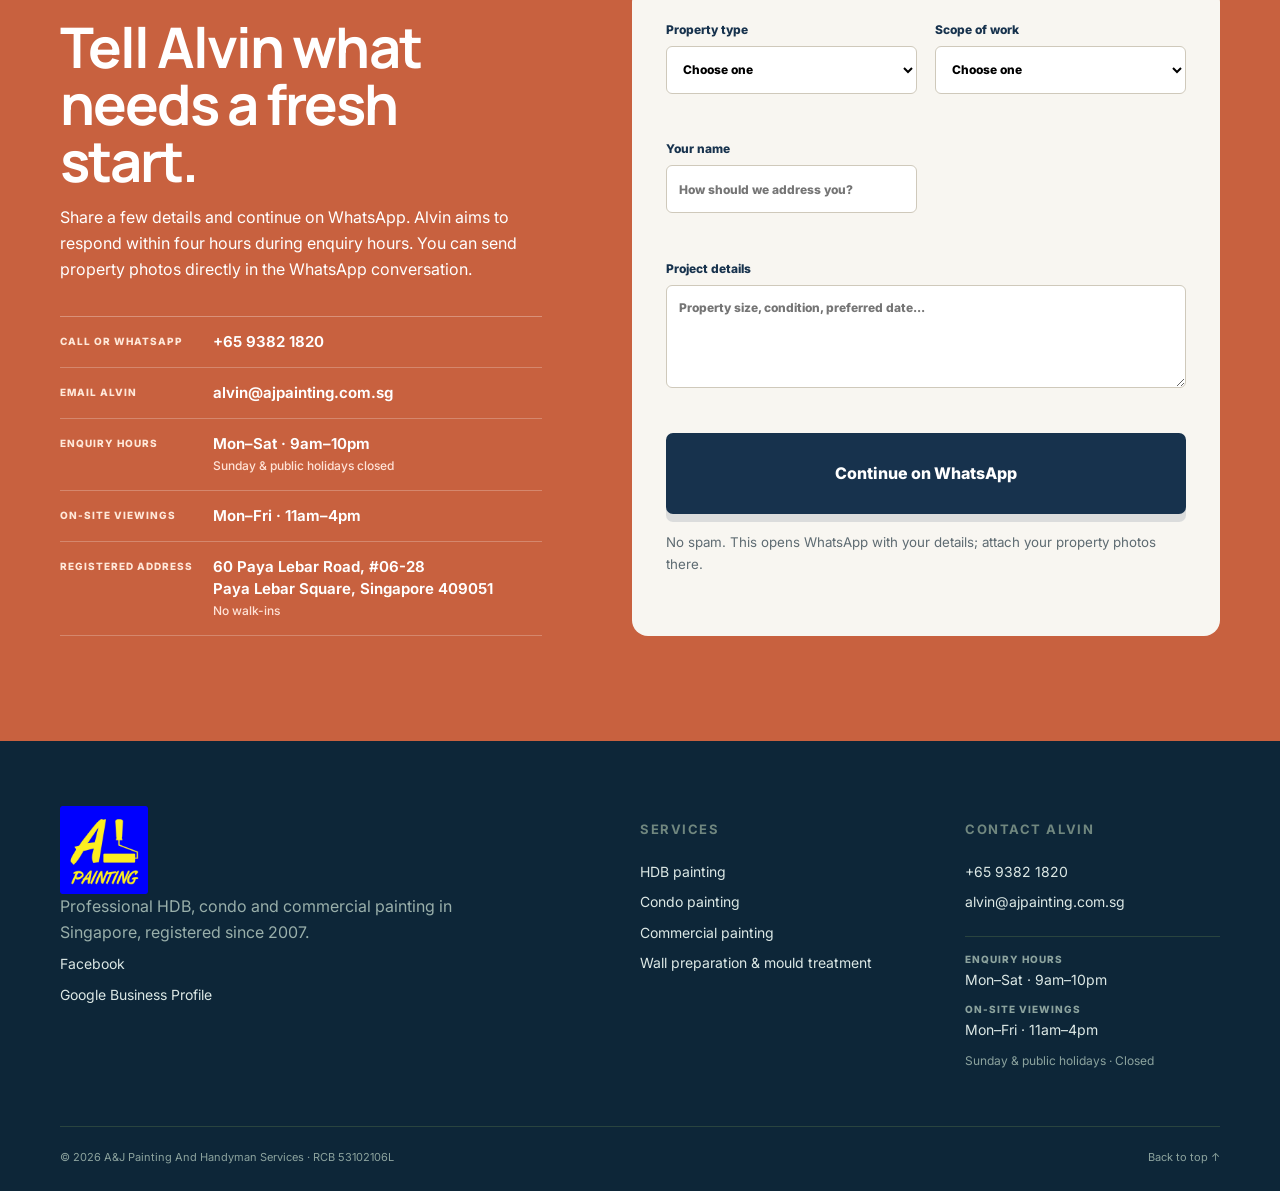
==== commit cb4e9223: "Improve footer contact hierarchy" ====
--- a/index.html
+++ b/index.html
@@ -204,7 +204,7 @@
     <section class="quote-section" id="quote"><div class="container quote-grid"><div class="reveal"><p class="eyebrow">Free, no-pressure quotation</p><h2>Tell Alvin what needs a fresh start.</h2><p>Share a few details and continue on WhatsApp. Alvin aims to respond within four hours during enquiry hours. You can send property photos directly in the WhatsApp conversation.</p><div class="contact-list"><div class="contact-item"><span class="contact-label">Call or WhatsApp</span><a href="tel:+6593821820">+65 9382 1820</a></div><div class="contact-item"><span class="contact-label">Email Alvin</span><a href="mailto:alvin@ajpainting.com.sg">alvin@ajpainting.com.sg</a></div><div class="contact-item"><span class="contact-label">Enquiry hours</span><span>Mon–Sat · 9am–10pm<br><small>Sunday & public holidays closed</small></span></div><div class="contact-item"><span class="contact-label">On-site viewings</span><span>Mon–Fri · 11am–4pm</span></div><div class="contact-item"><span class="contact-label">Registered address</span><address>60 Paya Lebar Road, #06-28<br>Paya Lebar Square, Singapore 409051<br><small>No walk-ins</small></address></div></div></div><form id="quote-form" class="quote-form reveal"><label>Property type<select id="property" required><option value="">Choose one</option><option>HDB</option><option>Condominium</option><option>Landed property</option><option>Commercial</option><option>Other</option></select></label><label>Scope of work<select id="scope" required><option value="">Choose one</option><option>Whole home</option><option>Selected rooms</option><option>Single room / feature wall</option><option>Repair and repaint</option><option>Mould treatment</option><option>Other</option></select></label><label>Your name<input id="name" type="text" autocomplete="name" required placeholder="How should we address you?"></label><label>Project details<textarea id="details" rows="4" placeholder="Property size, condition, preferred date..."></textarea></label><button class="button" type="submit">Continue on WhatsApp</button><small>No spam. This opens WhatsApp with your details; attach your property photos there.</small></form></div></section>
   </main>
 
-  <footer><div class="container footer-grid"><div><a class="brand footer-brand" href="#top" aria-label="A&J Painting home"><img src="assets/images/logo.png" alt="A&J Painting" width="88" height="88"></a><p>Professional HDB, condo and commercial painting in Singapore, registered since 2007.</p><a href="https://www.facebook.com/ajpaintingsingapore/" target="_blank" rel="noopener">Facebook</a><a href="https://maps.app.goo.gl/hkcWptve9Jr11ZDr7?g_st=ic" target="_blank" rel="noopener">Google Business Profile</a></div><div><h3>Services</h3><a href="#services">HDB painting</a><a href="#services">Condo painting</a><a href="#services">Commercial painting</a><a href="#services">Wall preparation & mould treatment</a></div><div><h3>Contact Alvin</h3><a href="tel:+6593821820">+65 9382 1820</a><a href="mailto:alvin@ajpainting.com.sg">alvin@ajpainting.com.sg</a><p>Phone: Mon–Sat, 9am–10pm<br>Viewings: Mon–Fri, 11am–4pm<br>Sunday & public holidays: Closed</p></div></div><div class="container legal"><span>© <span id="year"></span> A&J Painting And Handyman Services · RCB 53102106L</span><a href="#top">Back to top ↑</a></div></footer>
+  <footer><div class="container footer-grid"><div><a class="brand footer-brand" href="#top" aria-label="A&J Painting home"><img src="assets/images/logo.png" alt="A&J Painting" width="88" height="88"></a><p>Professional HDB, condo and commercial painting in Singapore, registered since 2007.</p><a href="https://www.facebook.com/ajpaintingsingapore/" target="_blank" rel="noopener">Facebook</a><a href="https://maps.app.goo.gl/hkcWptve9Jr11ZDr7?g_st=ic" target="_blank" rel="noopener">Google Business Profile</a></div><div><h3>Services</h3><a href="#services">HDB painting</a><a href="#services">Condo painting</a><a href="#services">Commercial painting</a><a href="#services">Wall preparation & mould treatment</a></div><div class="footer-contact"><h3>Contact Alvin</h3><a href="tel:+6593821820">+65 9382 1820</a><a href="mailto:alvin@ajpainting.com.sg">alvin@ajpainting.com.sg</a><div class="footer-hours"><span>Enquiry hours</span><p>Mon–Sat · 9am–10pm</p><span>On-site viewings</span><p>Mon–Fri · 11am–4pm</p><small>Sunday & public holidays · Closed</small></div></div></div><div class="container legal"><span>© <span id="year"></span> A&J Painting And Handyman Services · RCB 53102106L</span><a href="#top">Back to top ↑</a></div></footer>
 
   <a class="whatsapp-float" href="https://wa.me/6593821820?text=Hi%20A%26J%20Painting%2C%20I%27d%20like%20a%20free%20quotation." target="_blank" rel="noopener" aria-label="Chat with A&J Painting on WhatsApp"><span>●</span> WhatsApp us</a>
   <script src="script.js" defer></script>
--- a/styles.css
+++ b/styles.css
@@ -18,3 +18,4 @@
 html body footer{background:#0d2638}
 .footer-grid>div:first-child>a:not(.footer-brand){display:block;width:max-content;margin-top:8px;font-size:14px}.footer-grid>div:first-child>a:not(.footer-brand):hover{color:var(--yellow)}
 .contact-list{margin-top:34px;display:block;font-weight:400;border-top:1px solid rgba(255,255,255,.3)}.contact-item{display:grid;grid-template-columns:135px minmax(0,1fr);gap:18px;padding:14px 0;border-bottom:1px solid rgba(255,255,255,.24);line-height:1.45}.contact-label{font-size:10px;font-weight:800;letter-spacing:.1em;text-transform:uppercase;color:#ffe8d9;padding-top:3px}.contact-item>a,.contact-item>span:not(.contact-label),.contact-item address{font-size:15px;font-weight:650;color:#fff}.contact-item address{font-style:normal}.contact-item small{font-size:12px;font-weight:500;color:#ffe3d7}@media(max-width:650px){.contact-item{grid-template-columns:1fr;gap:3px;padding:12px 0}.contact-label{padding-top:0}}
+.footer-hours{margin-top:14px;padding-top:14px;border-top:1px solid #29443f;display:grid;gap:2px}.footer-hours span{margin-top:8px;color:#8ca39e;font-size:10px;font-weight:800;letter-spacing:.1em;text-transform:uppercase}.footer-hours span:first-child{margin-top:0}.footer-hours p{color:#dce8e5}.footer-hours small{margin-top:8px;color:#8ca39e;font-size:12px}
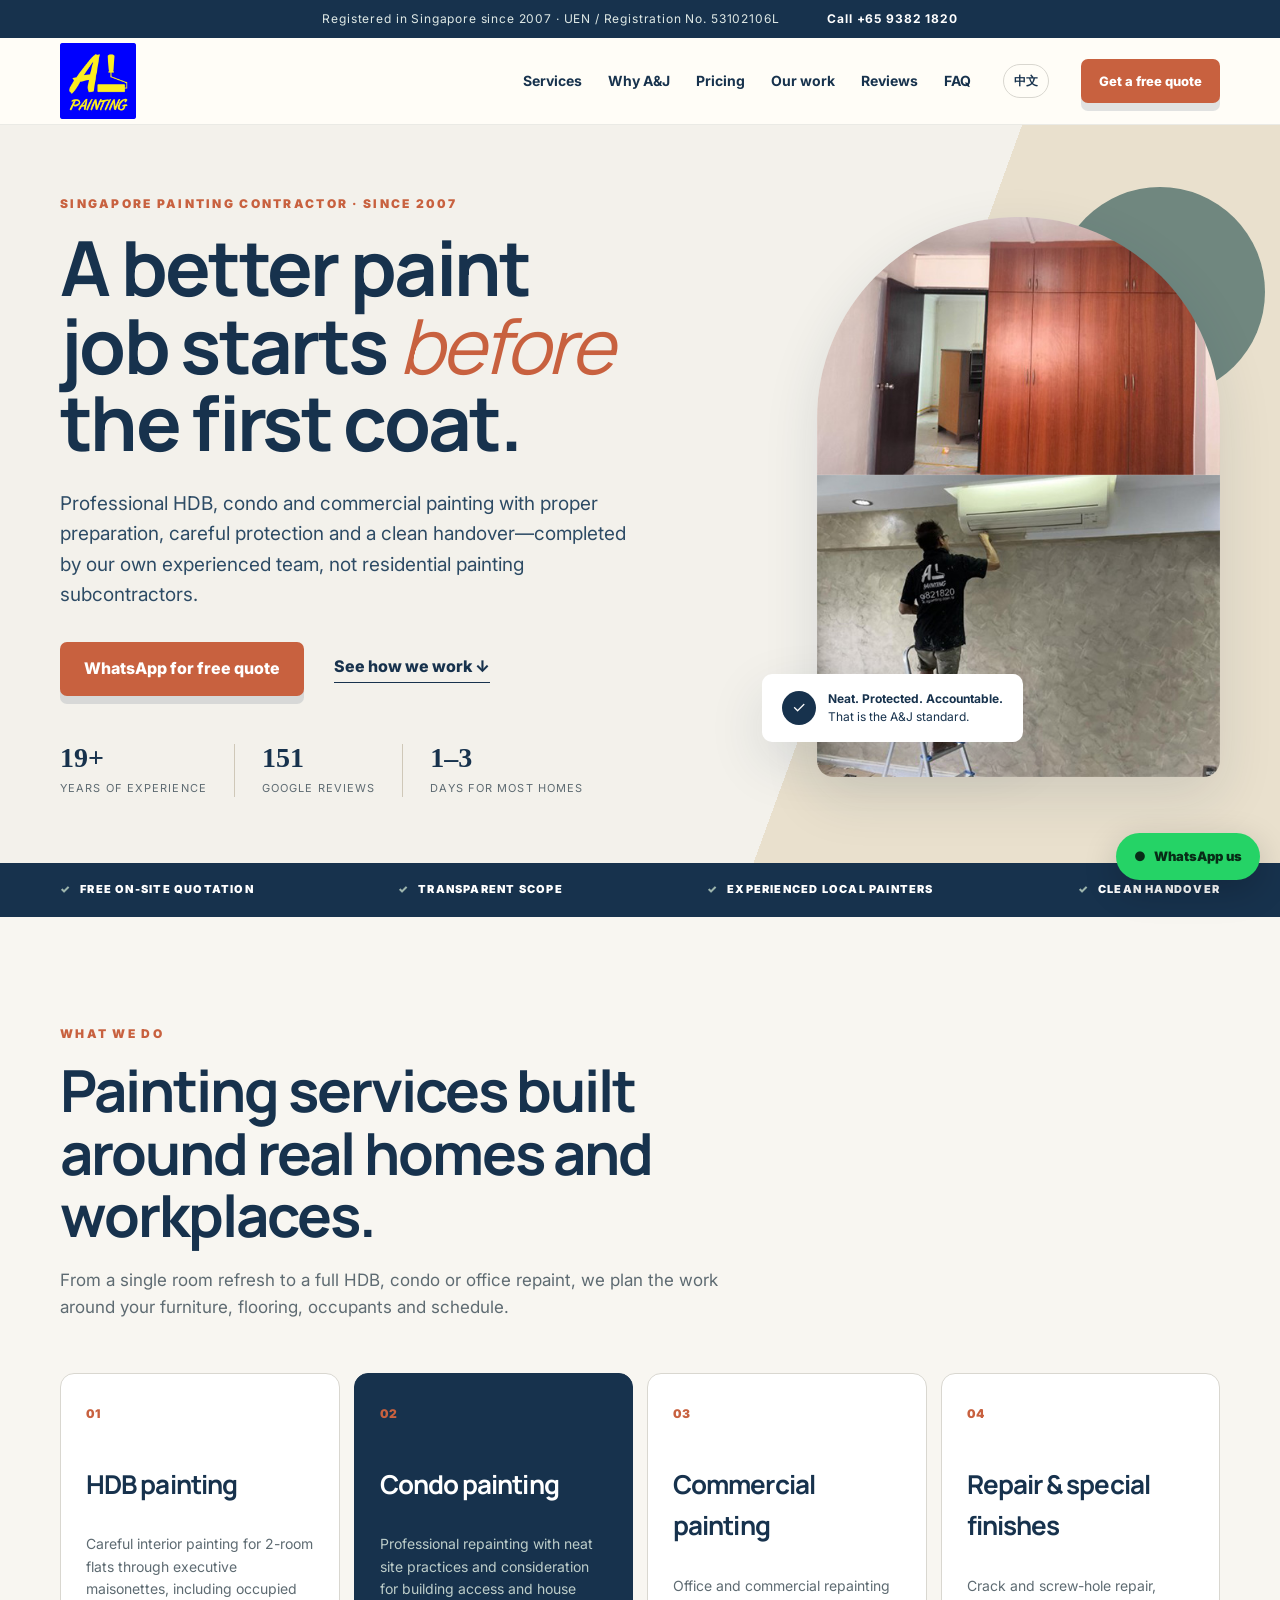
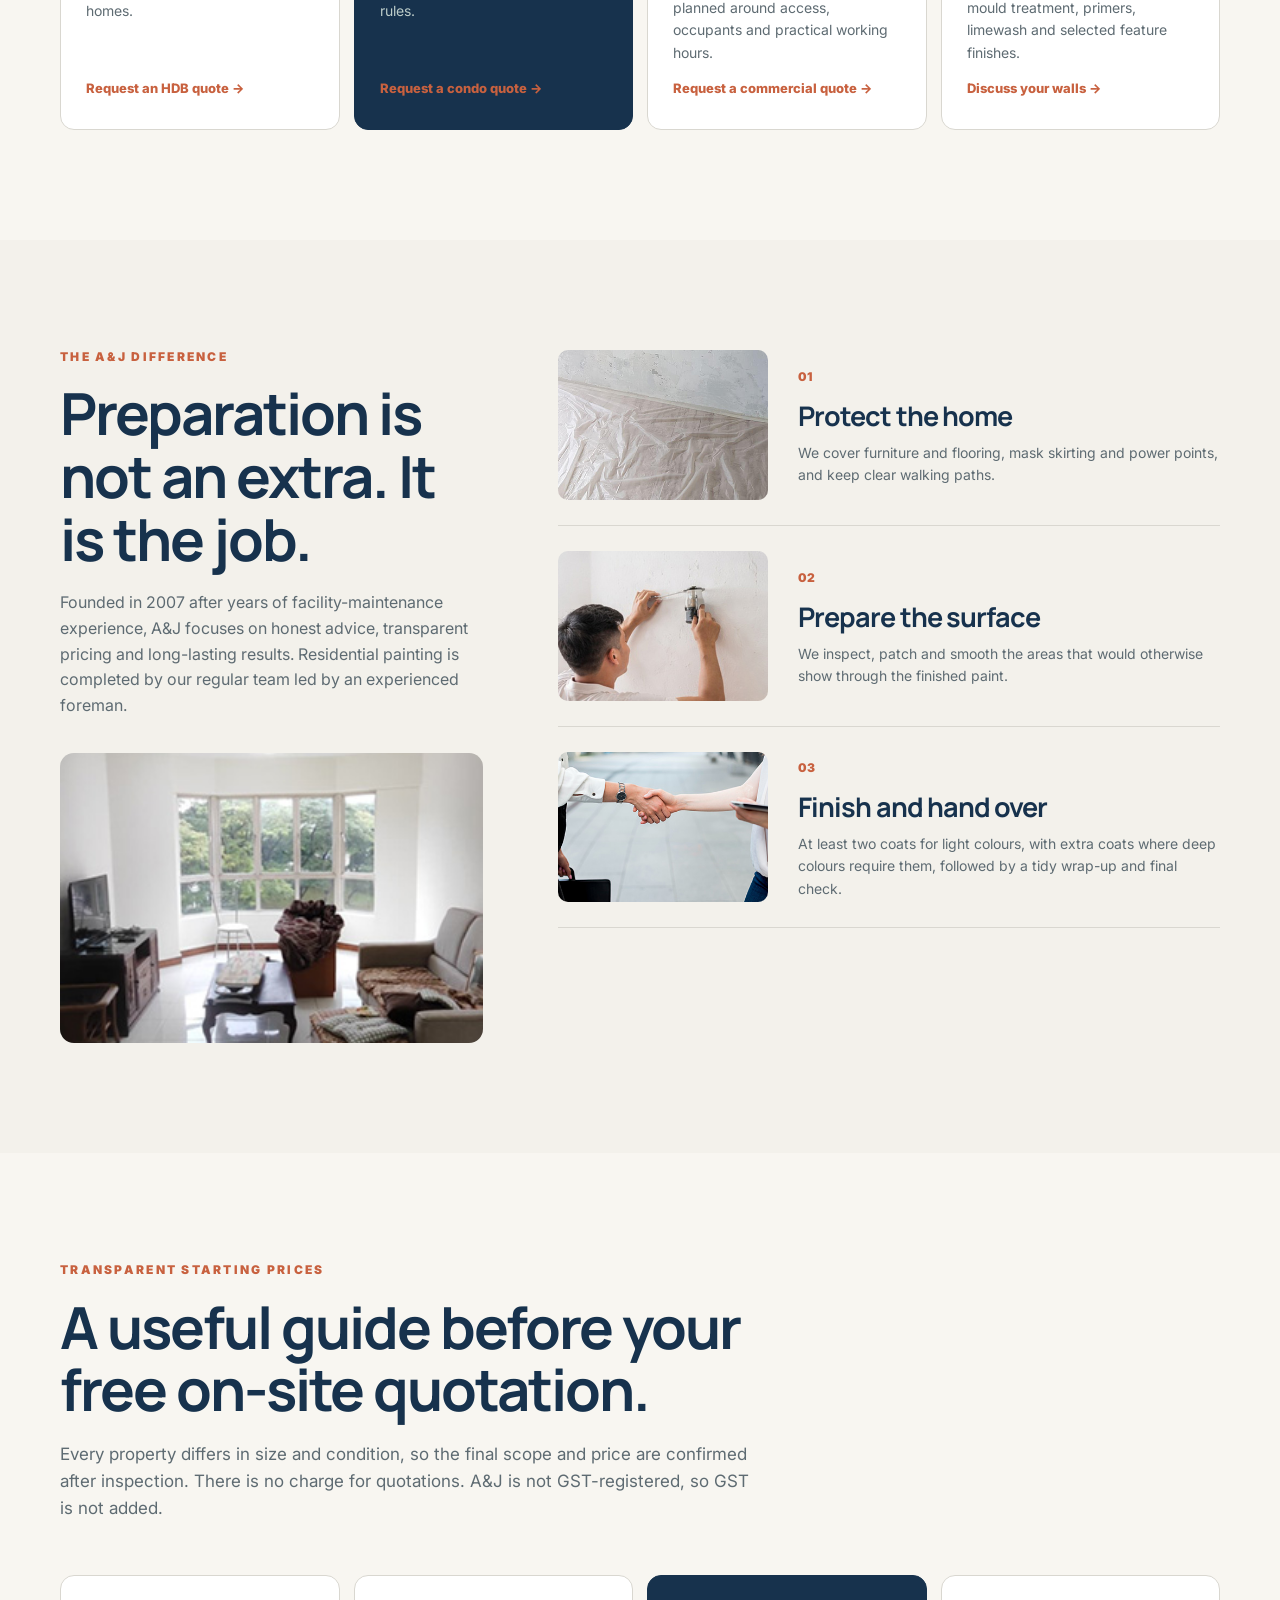
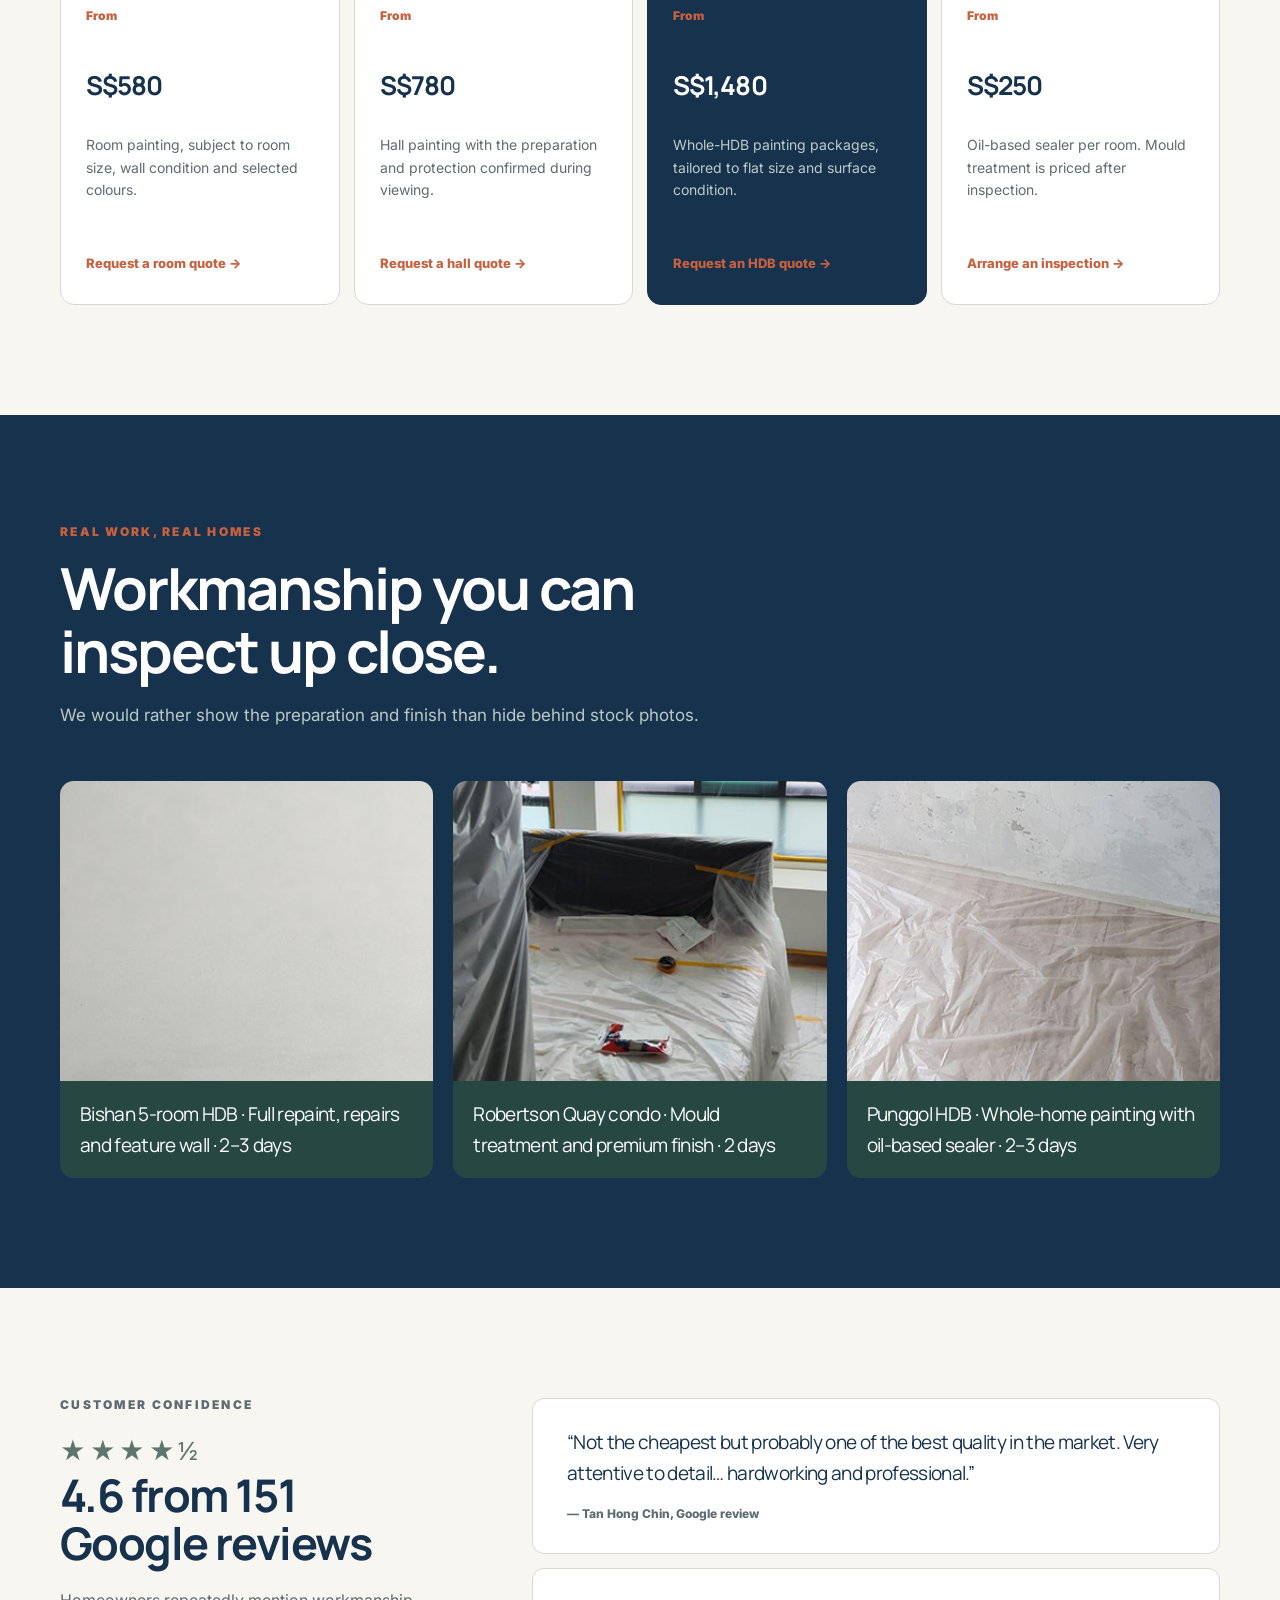
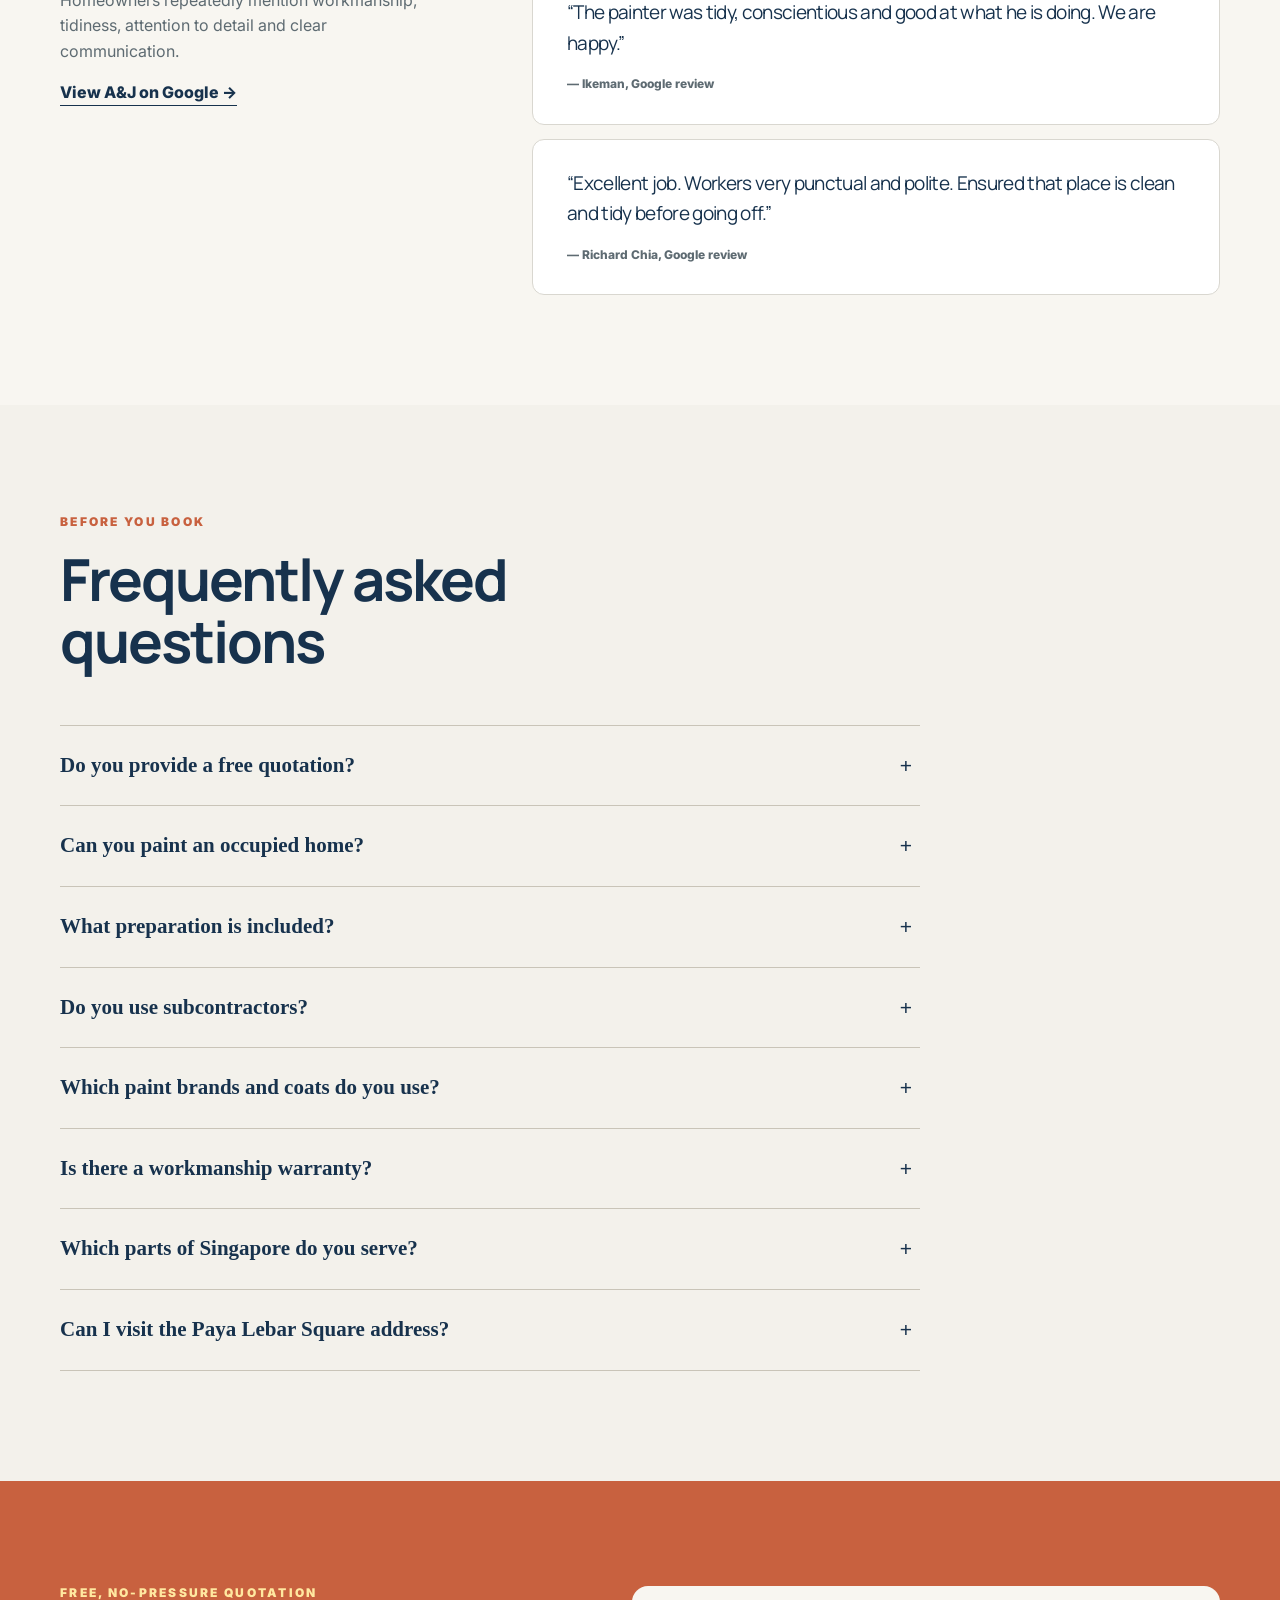
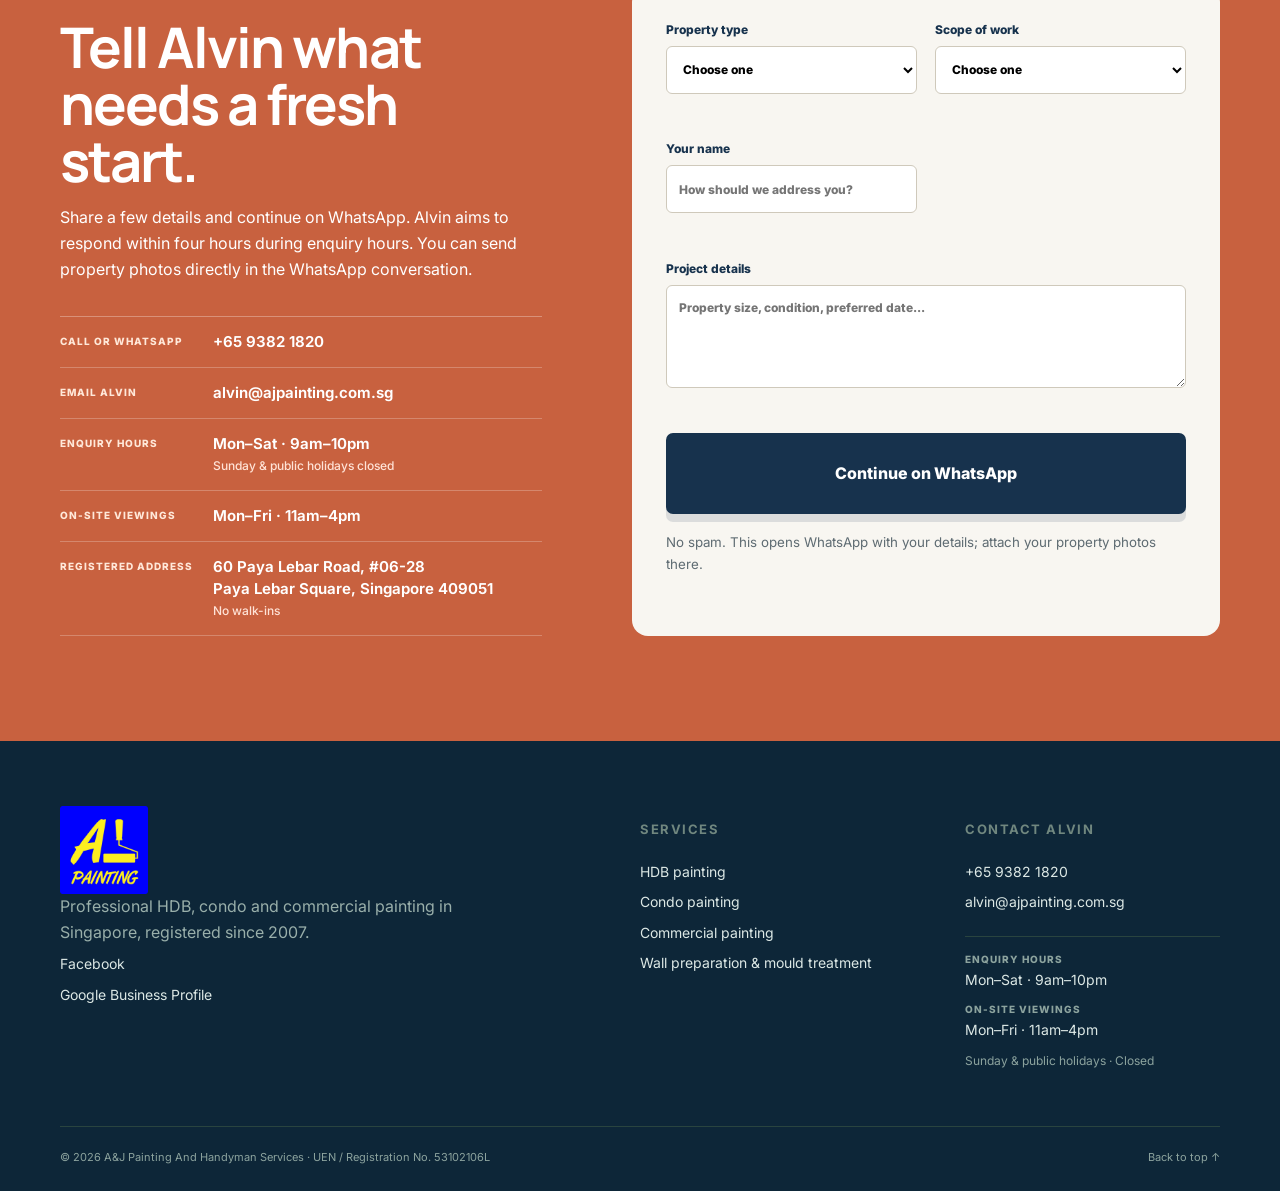
==== commit 68349745: "Use current UEN registration label" ====
--- a/index.html
+++ b/index.html
@@ -49,7 +49,7 @@
     "foundingDate": "2007",
     "identifier": {
       "@type": "PropertyValue",
-      "propertyID": "Singapore Registration Number",
+      "propertyID": "Singapore UEN / Registration Number",
       "value": "53102106L"
     },
     "priceRange": "From S$580",
@@ -116,7 +116,7 @@
 <body>
   <a class="skip-link" href="#main">Skip to content</a>
   <header class="site-header" id="top">
-    <div class="trustbar"><span>Registered in Singapore since 2007 · RCB 53102106L</span><a href="tel:+6593821820">Call +65 9382 1820</a></div>
+    <div class="trustbar"><span>Registered in Singapore since 2007 · UEN / Registration No. 53102106L</span><a href="tel:+6593821820">Call +65 9382 1820</a></div>
     <nav class="nav container" aria-label="Main navigation">
       <a class="brand" href="#top" aria-label="A&J Painting home"><img src="assets/images/logo.png" alt="A&J Painting" width="88" height="88"></a>
       <button class="menu-toggle" type="button" aria-expanded="false" aria-controls="nav-links"><span></span><span></span><span></span><span class="sr-only">Open menu</span></button>
@@ -204,7 +204,7 @@
     <section class="quote-section" id="quote"><div class="container quote-grid"><div class="reveal"><p class="eyebrow">Free, no-pressure quotation</p><h2>Tell Alvin what needs a fresh start.</h2><p>Share a few details and continue on WhatsApp. Alvin aims to respond within four hours during enquiry hours. You can send property photos directly in the WhatsApp conversation.</p><div class="contact-list"><div class="contact-item"><span class="contact-label">Call or WhatsApp</span><a href="tel:+6593821820">+65 9382 1820</a></div><div class="contact-item"><span class="contact-label">Email Alvin</span><a href="mailto:alvin@ajpainting.com.sg">alvin@ajpainting.com.sg</a></div><div class="contact-item"><span class="contact-label">Enquiry hours</span><span>Mon–Sat · 9am–10pm<br><small>Sunday & public holidays closed</small></span></div><div class="contact-item"><span class="contact-label">On-site viewings</span><span>Mon–Fri · 11am–4pm</span></div><div class="contact-item"><span class="contact-label">Registered address</span><address>60 Paya Lebar Road, #06-28<br>Paya Lebar Square, Singapore 409051<br><small>No walk-ins</small></address></div></div></div><form id="quote-form" class="quote-form reveal"><label>Property type<select id="property" required><option value="">Choose one</option><option>HDB</option><option>Condominium</option><option>Landed property</option><option>Commercial</option><option>Other</option></select></label><label>Scope of work<select id="scope" required><option value="">Choose one</option><option>Whole home</option><option>Selected rooms</option><option>Single room / feature wall</option><option>Repair and repaint</option><option>Mould treatment</option><option>Other</option></select></label><label>Your name<input id="name" type="text" autocomplete="name" required placeholder="How should we address you?"></label><label>Project details<textarea id="details" rows="4" placeholder="Property size, condition, preferred date..."></textarea></label><button class="button" type="submit">Continue on WhatsApp</button><small>No spam. This opens WhatsApp with your details; attach your property photos there.</small></form></div></section>
   </main>
 
-  <footer><div class="container footer-grid"><div><a class="brand footer-brand" href="#top" aria-label="A&J Painting home"><img src="assets/images/logo.png" alt="A&J Painting" width="88" height="88"></a><p>Professional HDB, condo and commercial painting in Singapore, registered since 2007.</p><a href="https://www.facebook.com/ajpaintingsingapore/" target="_blank" rel="noopener">Facebook</a><a href="https://maps.app.goo.gl/hkcWptve9Jr11ZDr7?g_st=ic" target="_blank" rel="noopener">Google Business Profile</a></div><div><h3>Services</h3><a href="#services">HDB painting</a><a href="#services">Condo painting</a><a href="#services">Commercial painting</a><a href="#services">Wall preparation & mould treatment</a></div><div class="footer-contact"><h3>Contact Alvin</h3><a href="tel:+6593821820">+65 9382 1820</a><a href="mailto:alvin@ajpainting.com.sg">alvin@ajpainting.com.sg</a><div class="footer-hours"><span>Enquiry hours</span><p>Mon–Sat · 9am–10pm</p><span>On-site viewings</span><p>Mon–Fri · 11am–4pm</p><small>Sunday & public holidays · Closed</small></div></div></div><div class="container legal"><span>© <span id="year"></span> A&J Painting And Handyman Services · RCB 53102106L</span><a href="#top">Back to top ↑</a></div></footer>
+  <footer><div class="container footer-grid"><div><a class="brand footer-brand" href="#top" aria-label="A&J Painting home"><img src="assets/images/logo.png" alt="A&J Painting" width="88" height="88"></a><p>Professional HDB, condo and commercial painting in Singapore, registered since 2007.</p><a href="https://www.facebook.com/ajpaintingsingapore/" target="_blank" rel="noopener">Facebook</a><a href="https://maps.app.goo.gl/hkcWptve9Jr11ZDr7?g_st=ic" target="_blank" rel="noopener">Google Business Profile</a></div><div><h3>Services</h3><a href="#services">HDB painting</a><a href="#services">Condo painting</a><a href="#services">Commercial painting</a><a href="#services">Wall preparation & mould treatment</a></div><div class="footer-contact"><h3>Contact Alvin</h3><a href="tel:+6593821820">+65 9382 1820</a><a href="mailto:alvin@ajpainting.com.sg">alvin@ajpainting.com.sg</a><div class="footer-hours"><span>Enquiry hours</span><p>Mon–Sat · 9am–10pm</p><span>On-site viewings</span><p>Mon–Fri · 11am–4pm</p><small>Sunday & public holidays · Closed</small></div></div></div><div class="container legal"><span>© <span id="year"></span> A&J Painting And Handyman Services · UEN / Registration No. 53102106L</span><a href="#top">Back to top ↑</a></div></footer>
 
   <a class="whatsapp-float" href="https://wa.me/6593821820?text=Hi%20A%26J%20Painting%2C%20I%27d%20like%20a%20free%20quotation." target="_blank" rel="noopener" aria-label="Chat with A&J Painting on WhatsApp"><span>●</span> WhatsApp us</a>
   <script src="script.js" defer></script>
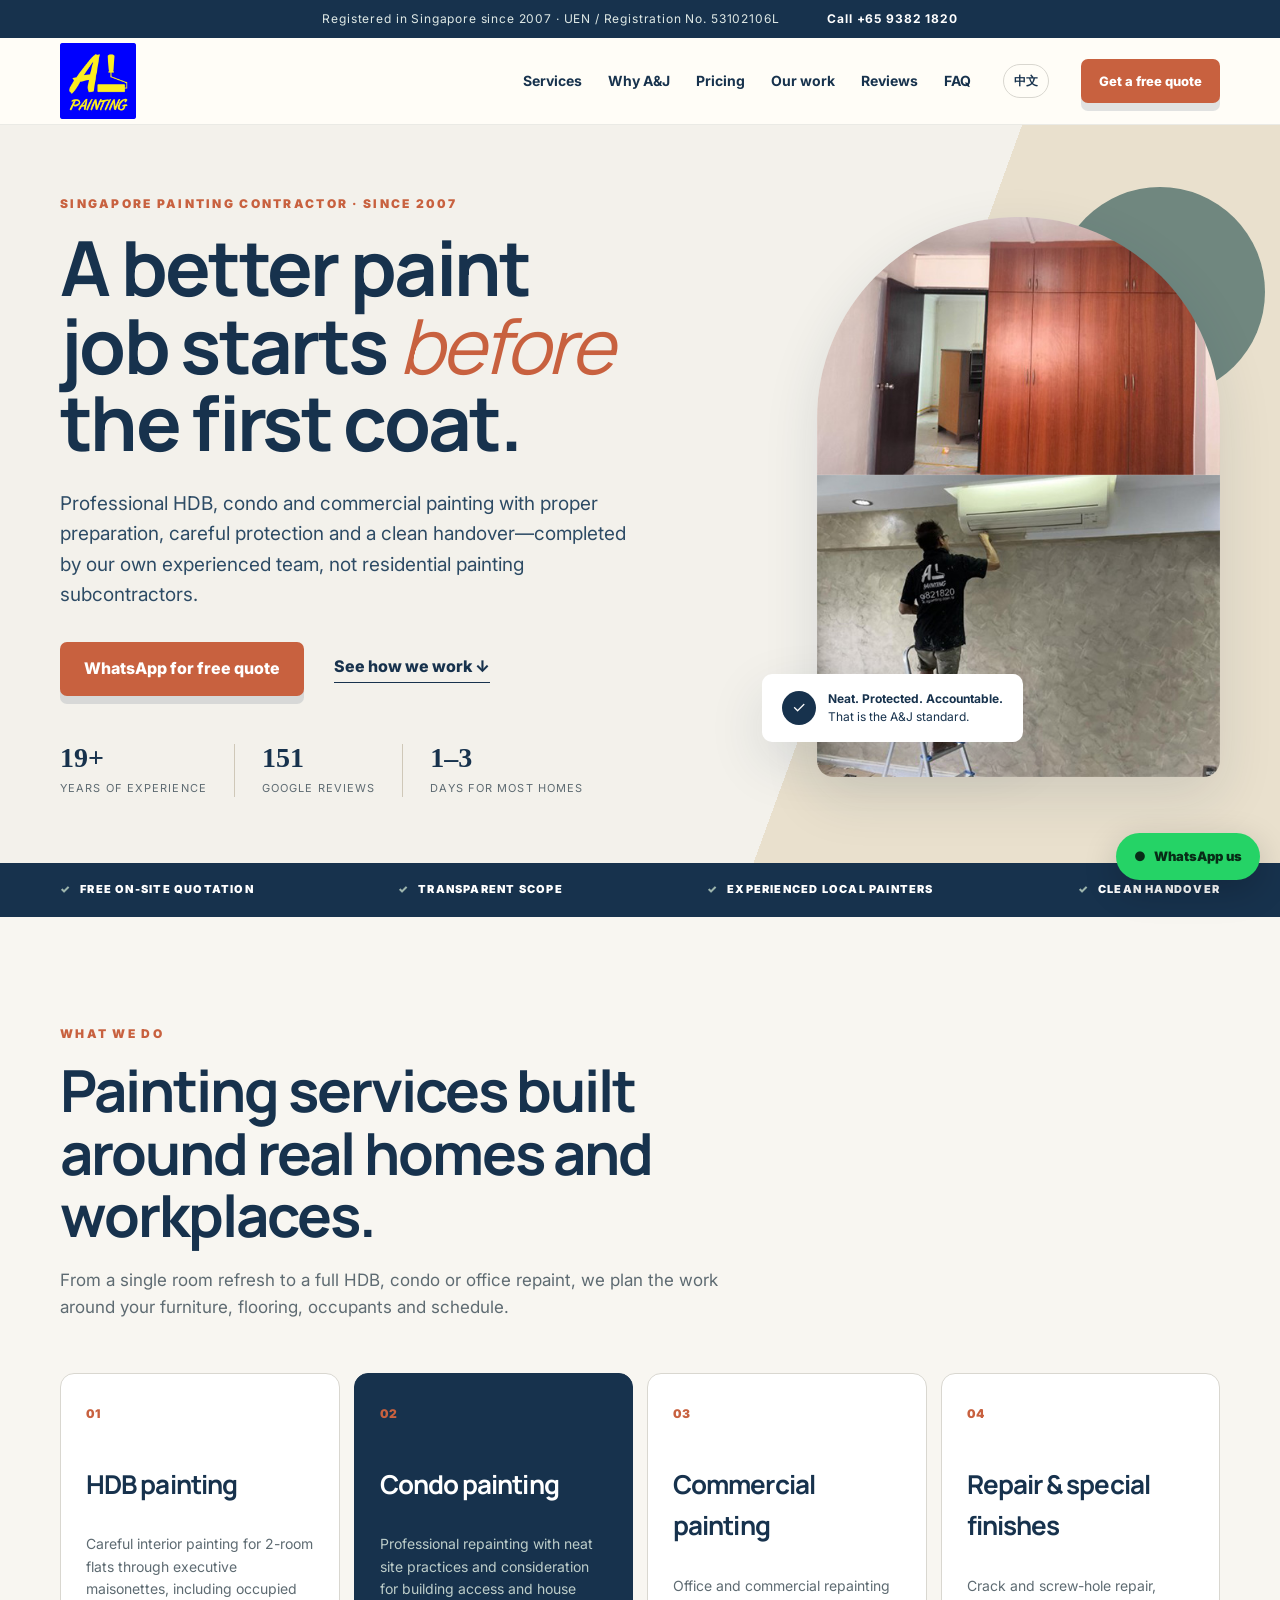
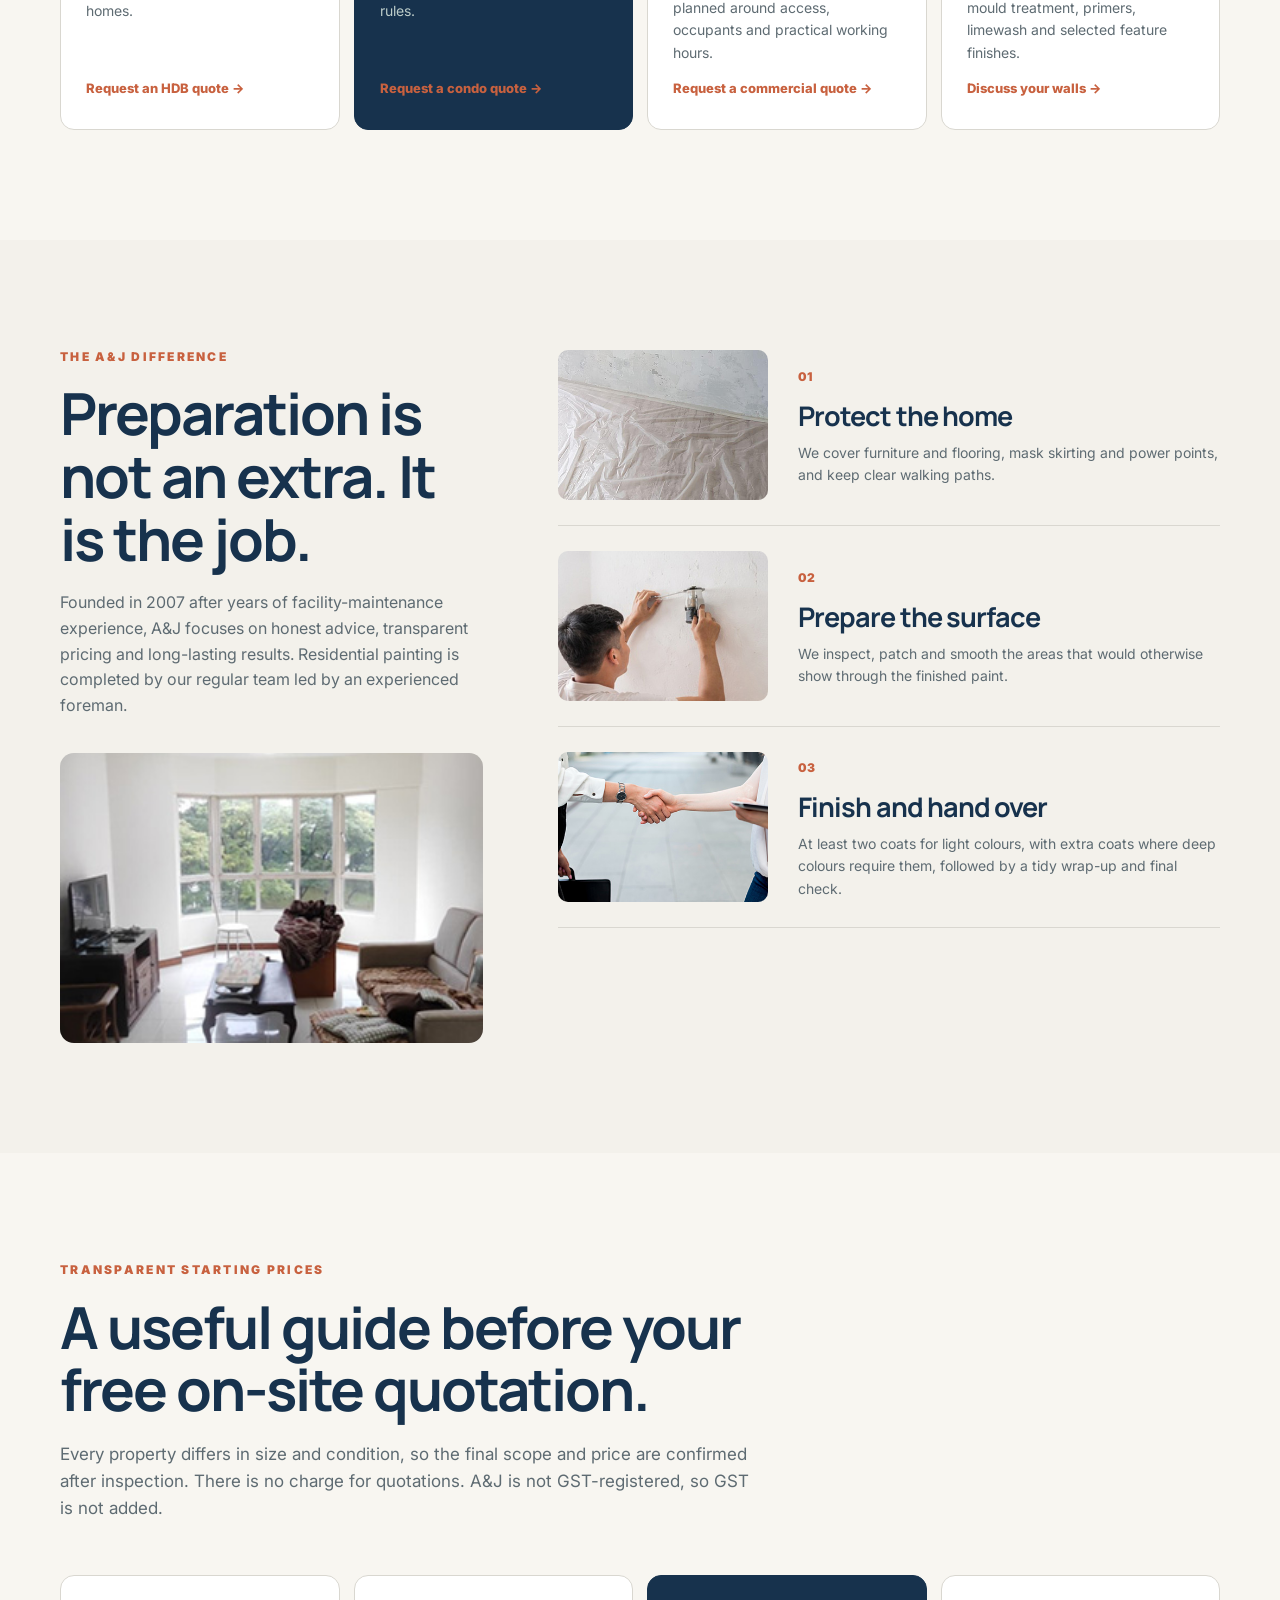
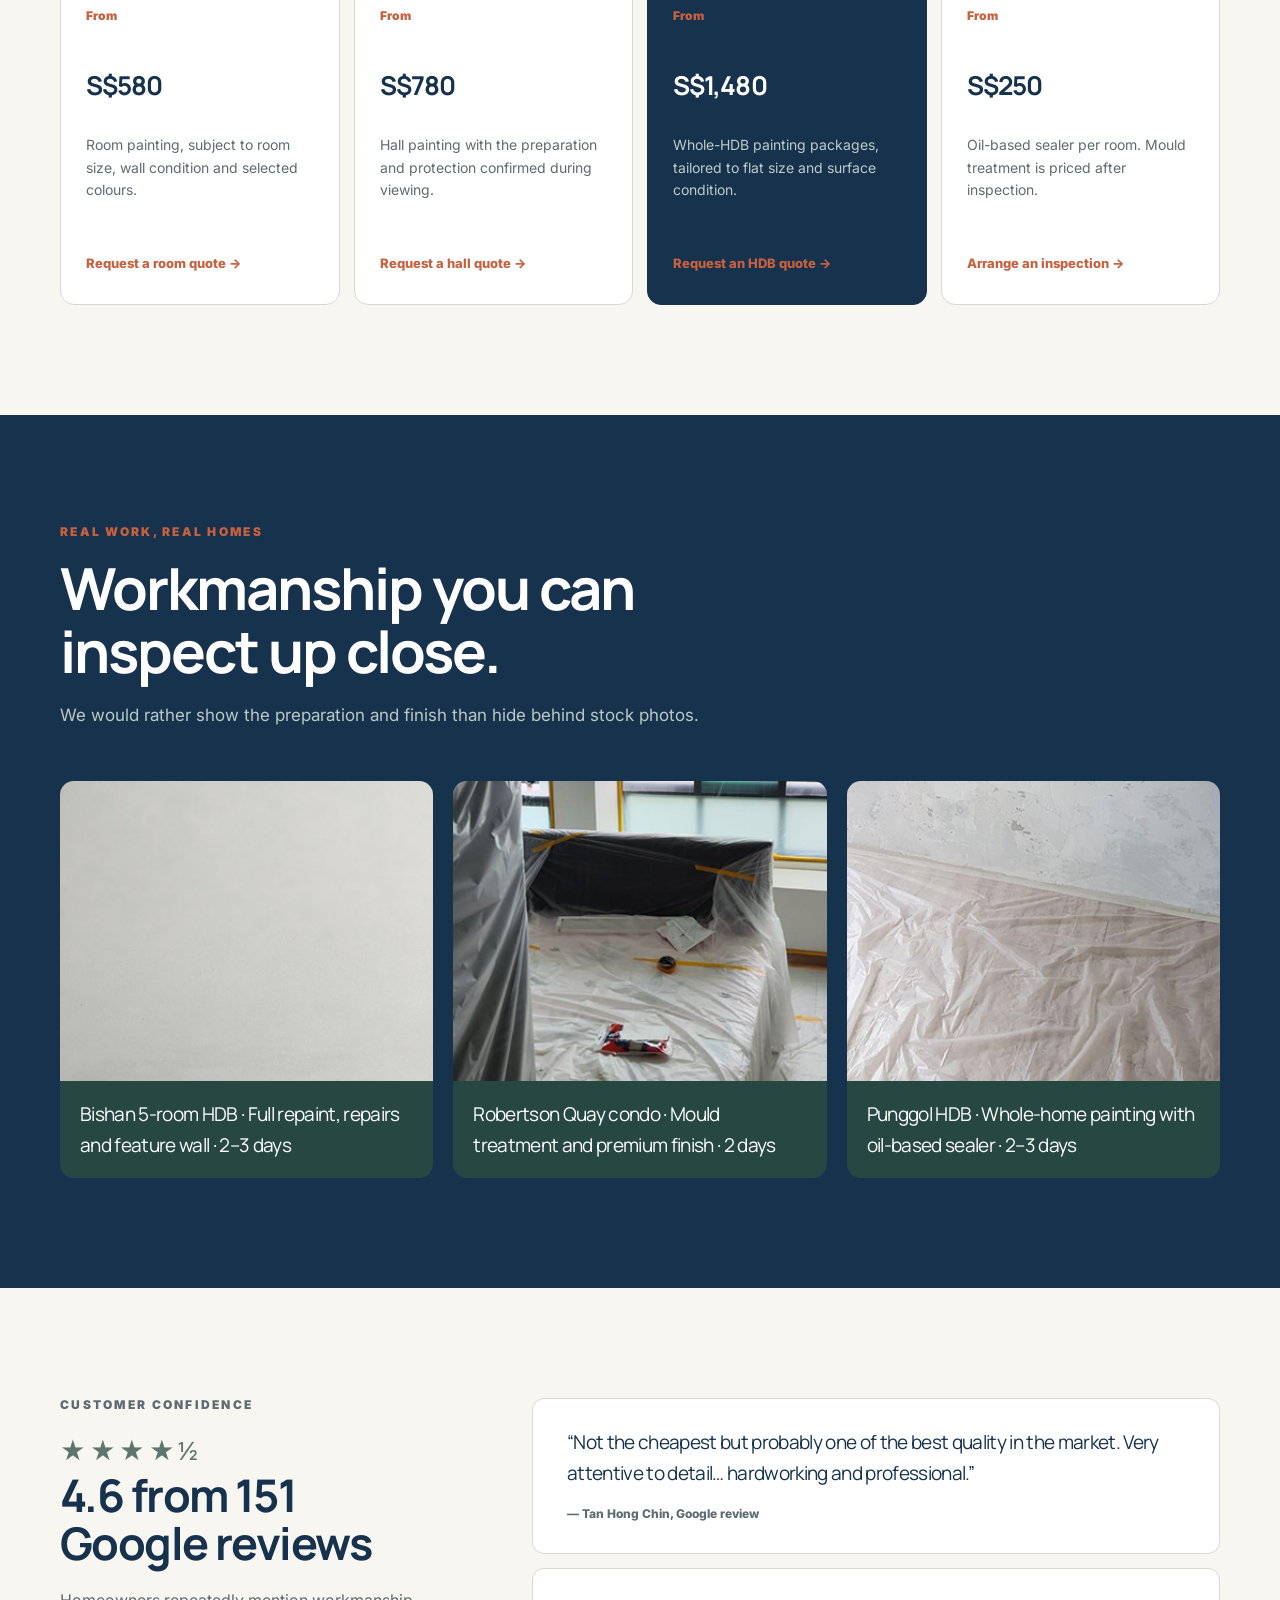
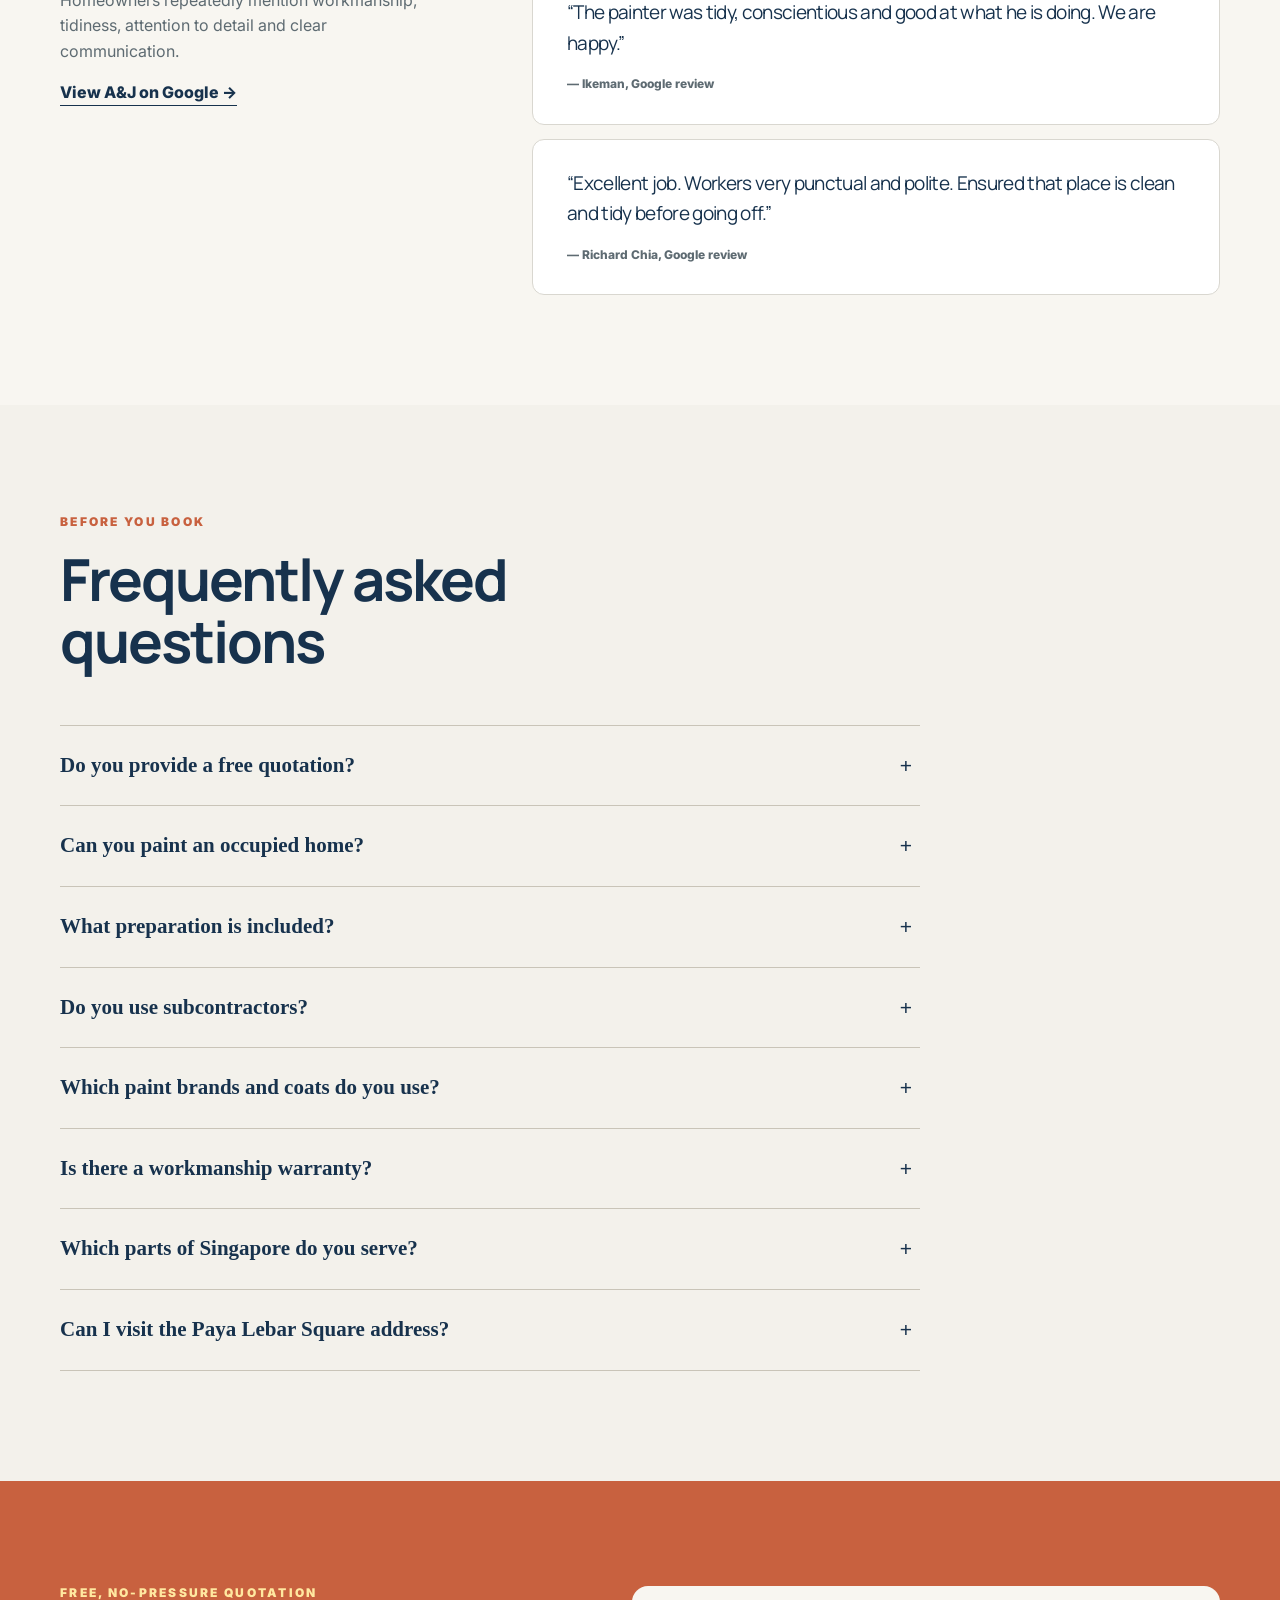
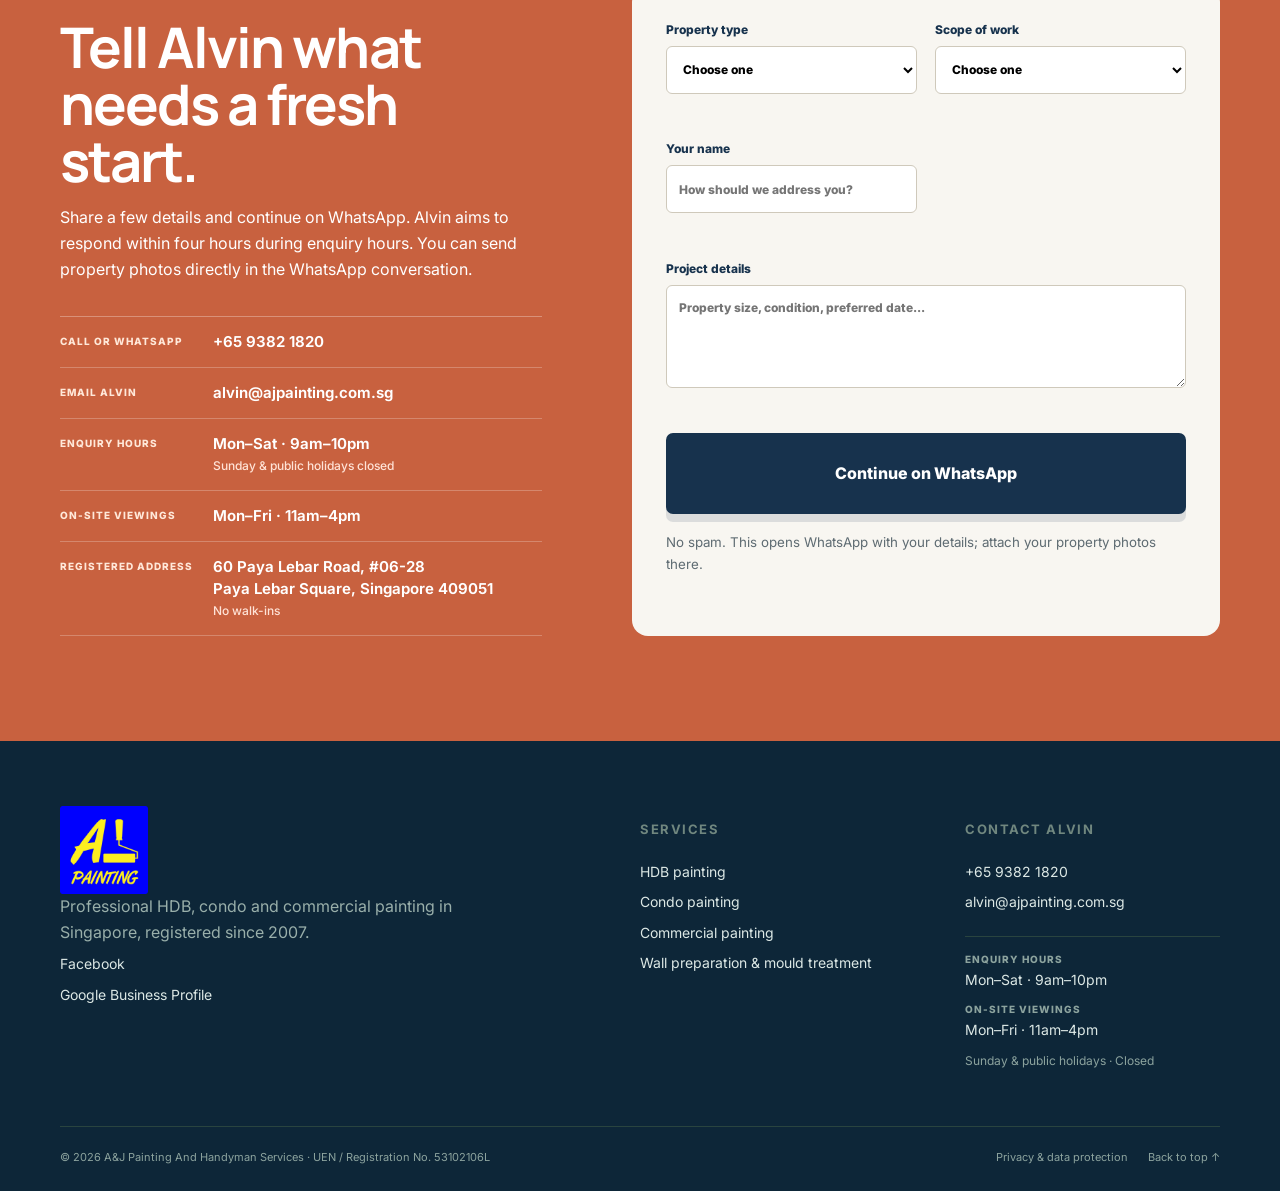
==== commit 3b4c2972: "Add privacy and data protection pages" ====
--- a/index.html
+++ b/index.html
@@ -204,7 +204,7 @@
     <section class="quote-section" id="quote"><div class="container quote-grid"><div class="reveal"><p class="eyebrow">Free, no-pressure quotation</p><h2>Tell Alvin what needs a fresh start.</h2><p>Share a few details and continue on WhatsApp. Alvin aims to respond within four hours during enquiry hours. You can send property photos directly in the WhatsApp conversation.</p><div class="contact-list"><div class="contact-item"><span class="contact-label">Call or WhatsApp</span><a href="tel:+6593821820">+65 9382 1820</a></div><div class="contact-item"><span class="contact-label">Email Alvin</span><a href="mailto:alvin@ajpainting.com.sg">alvin@ajpainting.com.sg</a></div><div class="contact-item"><span class="contact-label">Enquiry hours</span><span>Mon–Sat · 9am–10pm<br><small>Sunday & public holidays closed</small></span></div><div class="contact-item"><span class="contact-label">On-site viewings</span><span>Mon–Fri · 11am–4pm</span></div><div class="contact-item"><span class="contact-label">Registered address</span><address>60 Paya Lebar Road, #06-28<br>Paya Lebar Square, Singapore 409051<br><small>No walk-ins</small></address></div></div></div><form id="quote-form" class="quote-form reveal"><label>Property type<select id="property" required><option value="">Choose one</option><option>HDB</option><option>Condominium</option><option>Landed property</option><option>Commercial</option><option>Other</option></select></label><label>Scope of work<select id="scope" required><option value="">Choose one</option><option>Whole home</option><option>Selected rooms</option><option>Single room / feature wall</option><option>Repair and repaint</option><option>Mould treatment</option><option>Other</option></select></label><label>Your name<input id="name" type="text" autocomplete="name" required placeholder="How should we address you?"></label><label>Project details<textarea id="details" rows="4" placeholder="Property size, condition, preferred date..."></textarea></label><button class="button" type="submit">Continue on WhatsApp</button><small>No spam. This opens WhatsApp with your details; attach your property photos there.</small></form></div></section>
   </main>
 
-  <footer><div class="container footer-grid"><div><a class="brand footer-brand" href="#top" aria-label="A&J Painting home"><img src="assets/images/logo.png" alt="A&J Painting" width="88" height="88"></a><p>Professional HDB, condo and commercial painting in Singapore, registered since 2007.</p><a href="https://www.facebook.com/ajpaintingsingapore/" target="_blank" rel="noopener">Facebook</a><a href="https://maps.app.goo.gl/hkcWptve9Jr11ZDr7?g_st=ic" target="_blank" rel="noopener">Google Business Profile</a></div><div><h3>Services</h3><a href="#services">HDB painting</a><a href="#services">Condo painting</a><a href="#services">Commercial painting</a><a href="#services">Wall preparation & mould treatment</a></div><div class="footer-contact"><h3>Contact Alvin</h3><a href="tel:+6593821820">+65 9382 1820</a><a href="mailto:alvin@ajpainting.com.sg">alvin@ajpainting.com.sg</a><div class="footer-hours"><span>Enquiry hours</span><p>Mon–Sat · 9am–10pm</p><span>On-site viewings</span><p>Mon–Fri · 11am–4pm</p><small>Sunday & public holidays · Closed</small></div></div></div><div class="container legal"><span>© <span id="year"></span> A&J Painting And Handyman Services · UEN / Registration No. 53102106L</span><a href="#top">Back to top ↑</a></div></footer>
+  <footer><div class="container footer-grid"><div><a class="brand footer-brand" href="#top" aria-label="A&J Painting home"><img src="assets/images/logo.png" alt="A&J Painting" width="88" height="88"></a><p>Professional HDB, condo and commercial painting in Singapore, registered since 2007.</p><a href="https://www.facebook.com/ajpaintingsingapore/" target="_blank" rel="noopener">Facebook</a><a href="https://maps.app.goo.gl/hkcWptve9Jr11ZDr7?g_st=ic" target="_blank" rel="noopener">Google Business Profile</a></div><div><h3>Services</h3><a href="#services">HDB painting</a><a href="#services">Condo painting</a><a href="#services">Commercial painting</a><a href="#services">Wall preparation & mould treatment</a></div><div class="footer-contact"><h3>Contact Alvin</h3><a href="tel:+6593821820">+65 9382 1820</a><a href="mailto:alvin@ajpainting.com.sg">alvin@ajpainting.com.sg</a><div class="footer-hours"><span>Enquiry hours</span><p>Mon–Sat · 9am–10pm</p><span>On-site viewings</span><p>Mon–Fri · 11am–4pm</p><small>Sunday & public holidays · Closed</small></div></div></div><div class="container legal"><span>© <span id="year"></span> A&J Painting And Handyman Services · UEN / Registration No. 53102106L</span><span class="legal-links"><a href="privacy.html">Privacy & data protection</a><a href="#top">Back to top ↑</a></span></div></footer>
 
   <a class="whatsapp-float" href="https://wa.me/6593821820?text=Hi%20A%26J%20Painting%2C%20I%27d%20like%20a%20free%20quotation." target="_blank" rel="noopener" aria-label="Chat with A&J Painting on WhatsApp"><span>●</span> WhatsApp us</a>
   <script src="script.js" defer></script>
--- a/styles.css
+++ b/styles.css
@@ -19,3 +19,4 @@
 .footer-grid>div:first-child>a:not(.footer-brand){display:block;width:max-content;margin-top:8px;font-size:14px}.footer-grid>div:first-child>a:not(.footer-brand):hover{color:var(--yellow)}
 .contact-list{margin-top:34px;display:block;font-weight:400;border-top:1px solid rgba(255,255,255,.3)}.contact-item{display:grid;grid-template-columns:135px minmax(0,1fr);gap:18px;padding:14px 0;border-bottom:1px solid rgba(255,255,255,.24);line-height:1.45}.contact-label{font-size:10px;font-weight:800;letter-spacing:.1em;text-transform:uppercase;color:#ffe8d9;padding-top:3px}.contact-item>a,.contact-item>span:not(.contact-label),.contact-item address{font-size:15px;font-weight:650;color:#fff}.contact-item address{font-style:normal}.contact-item small{font-size:12px;font-weight:500;color:#ffe3d7}@media(max-width:650px){.contact-item{grid-template-columns:1fr;gap:3px;padding:12px 0}.contact-label{padding-top:0}}
 .footer-hours{margin-top:14px;padding-top:14px;border-top:1px solid #29443f;display:grid;gap:2px}.footer-hours span{margin-top:8px;color:#8ca39e;font-size:10px;font-weight:800;letter-spacing:.1em;text-transform:uppercase}.footer-hours span:first-child{margin-top:0}.footer-hours p{color:#dce8e5}.footer-hours small{margin-top:8px;color:#8ca39e;font-size:12px}
+.legal-links{display:flex;align-items:center;flex-wrap:wrap;gap:.75rem 1.25rem}.policy-main{padding:clamp(3rem,8vw,6rem) 0;background:var(--cream)}.policy-content{max-width:820px}.policy-content h1{margin:0 0 1rem;font-family:'Manrope','Avenir Next',Arial,sans-serif;font-size:clamp(2.4rem,6vw,4.5rem);line-height:1.05;letter-spacing:-.045em}.policy-content h2{margin:2.5rem 0 .75rem;font-family:'Manrope','Avenir Next',Arial,sans-serif;font-size:clamp(1.35rem,3vw,1.75rem)}.policy-content p,.policy-content li{color:var(--ink-2);line-height:1.75}.policy-content ul{padding-left:1.25rem}.policy-content address{font-style:normal;line-height:1.8}.policy-content a{text-decoration:underline;text-underline-offset:3px}.policy-meta{margin-bottom:2rem;font-size:.9rem}.policy-notice{margin:2rem 0;padding:1.25rem;border-left:4px solid var(--orange);background:#fff}
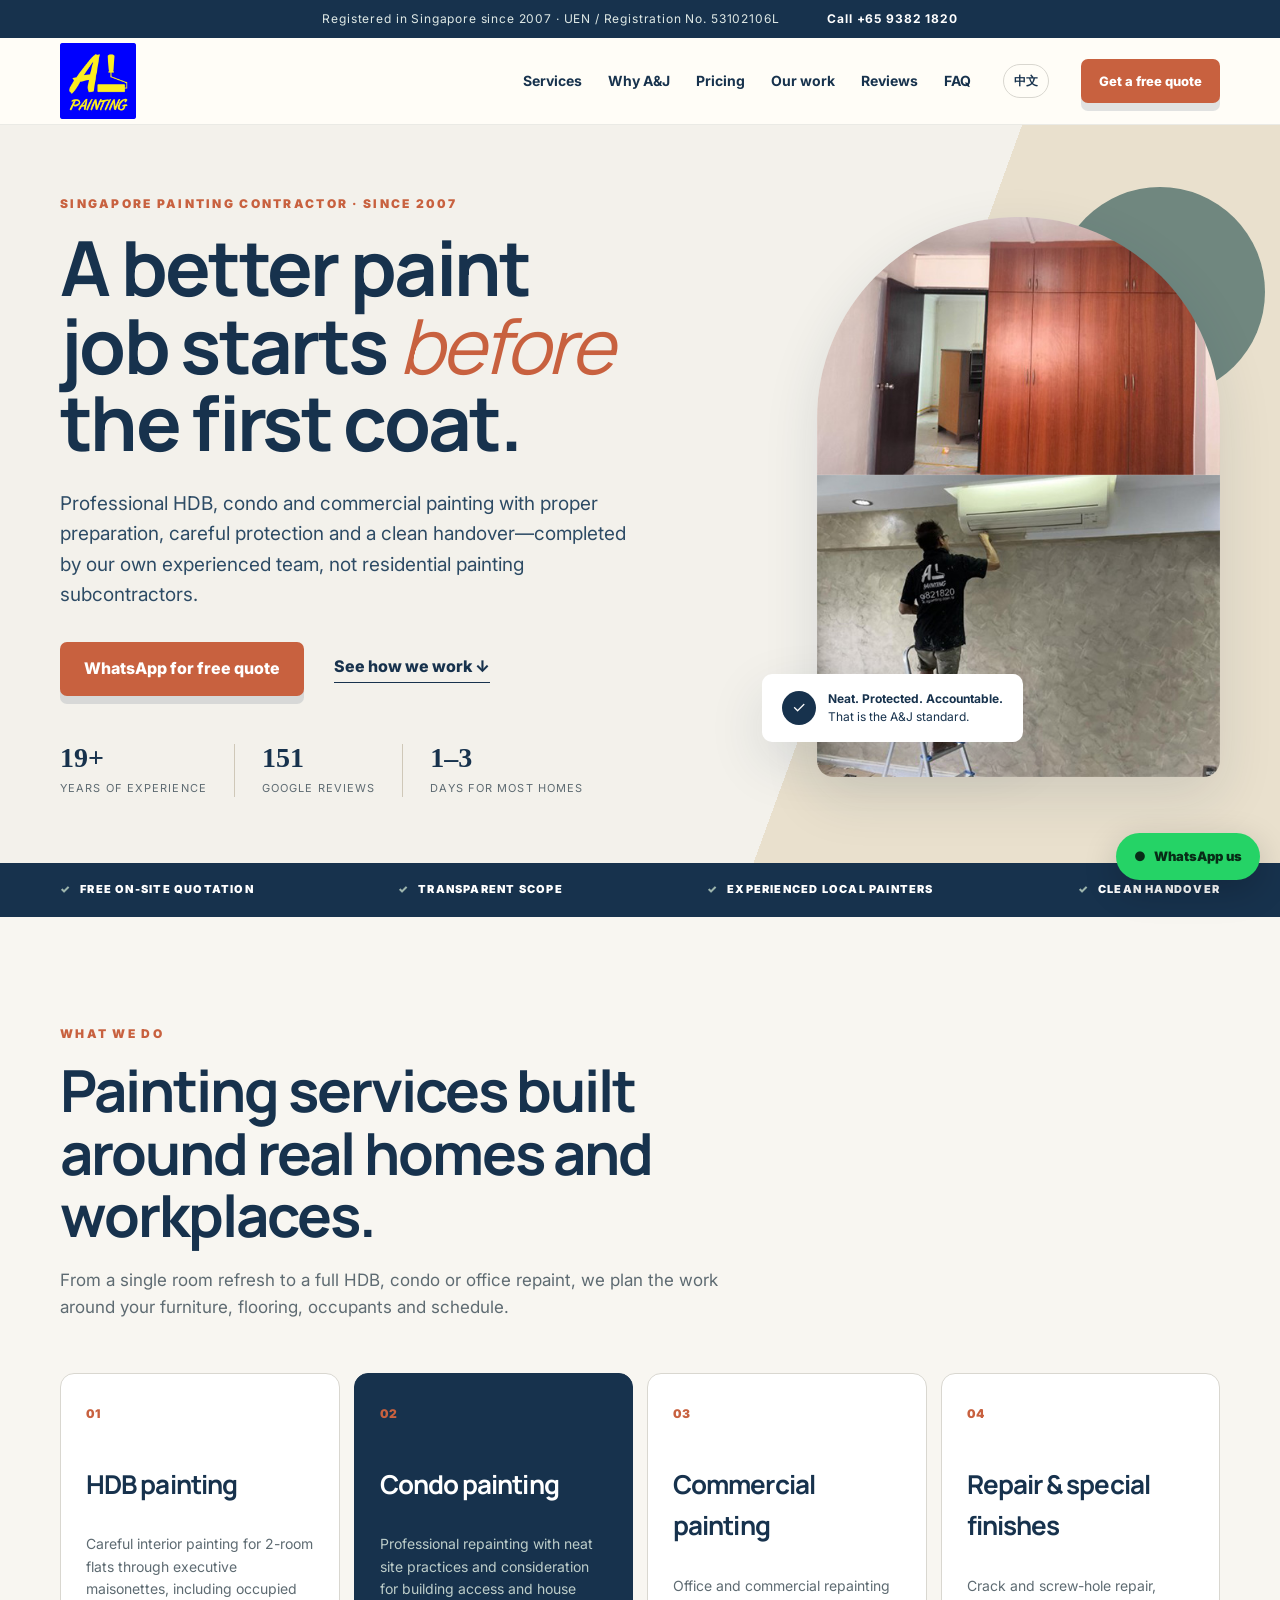
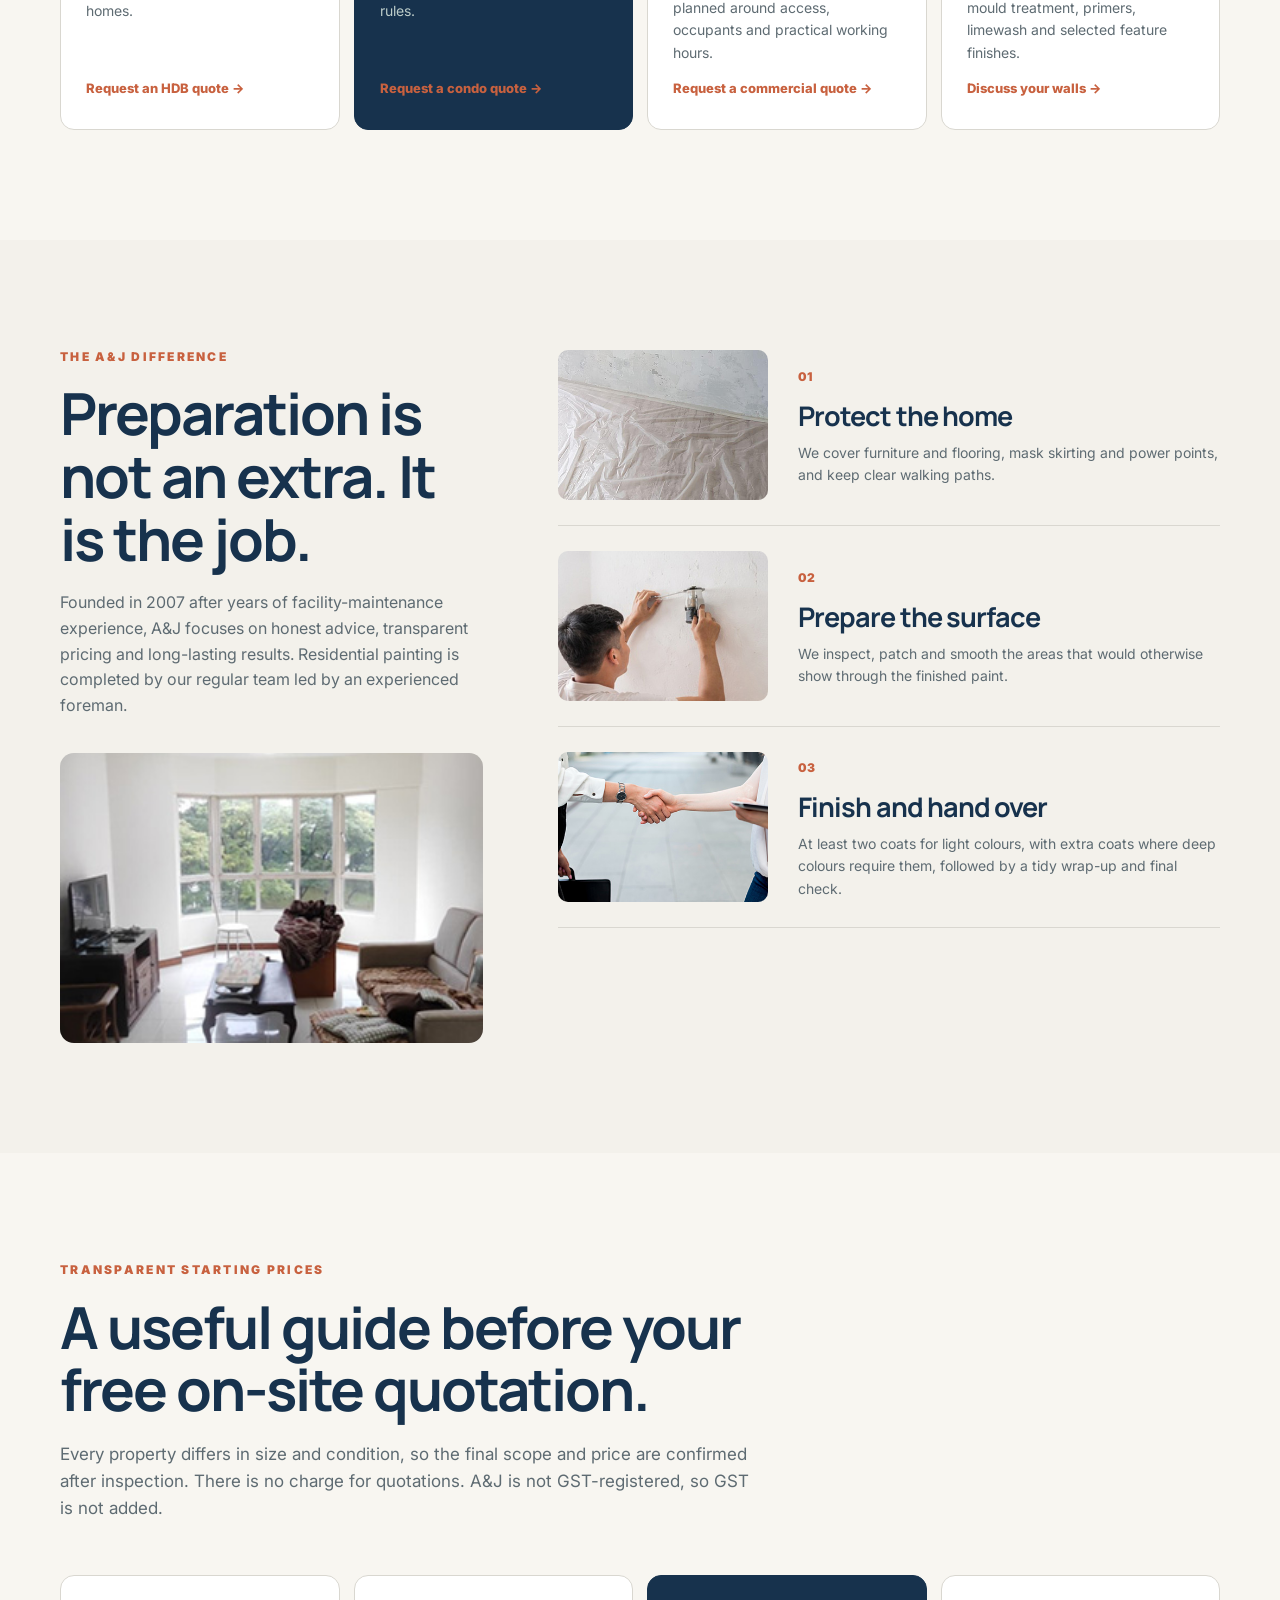
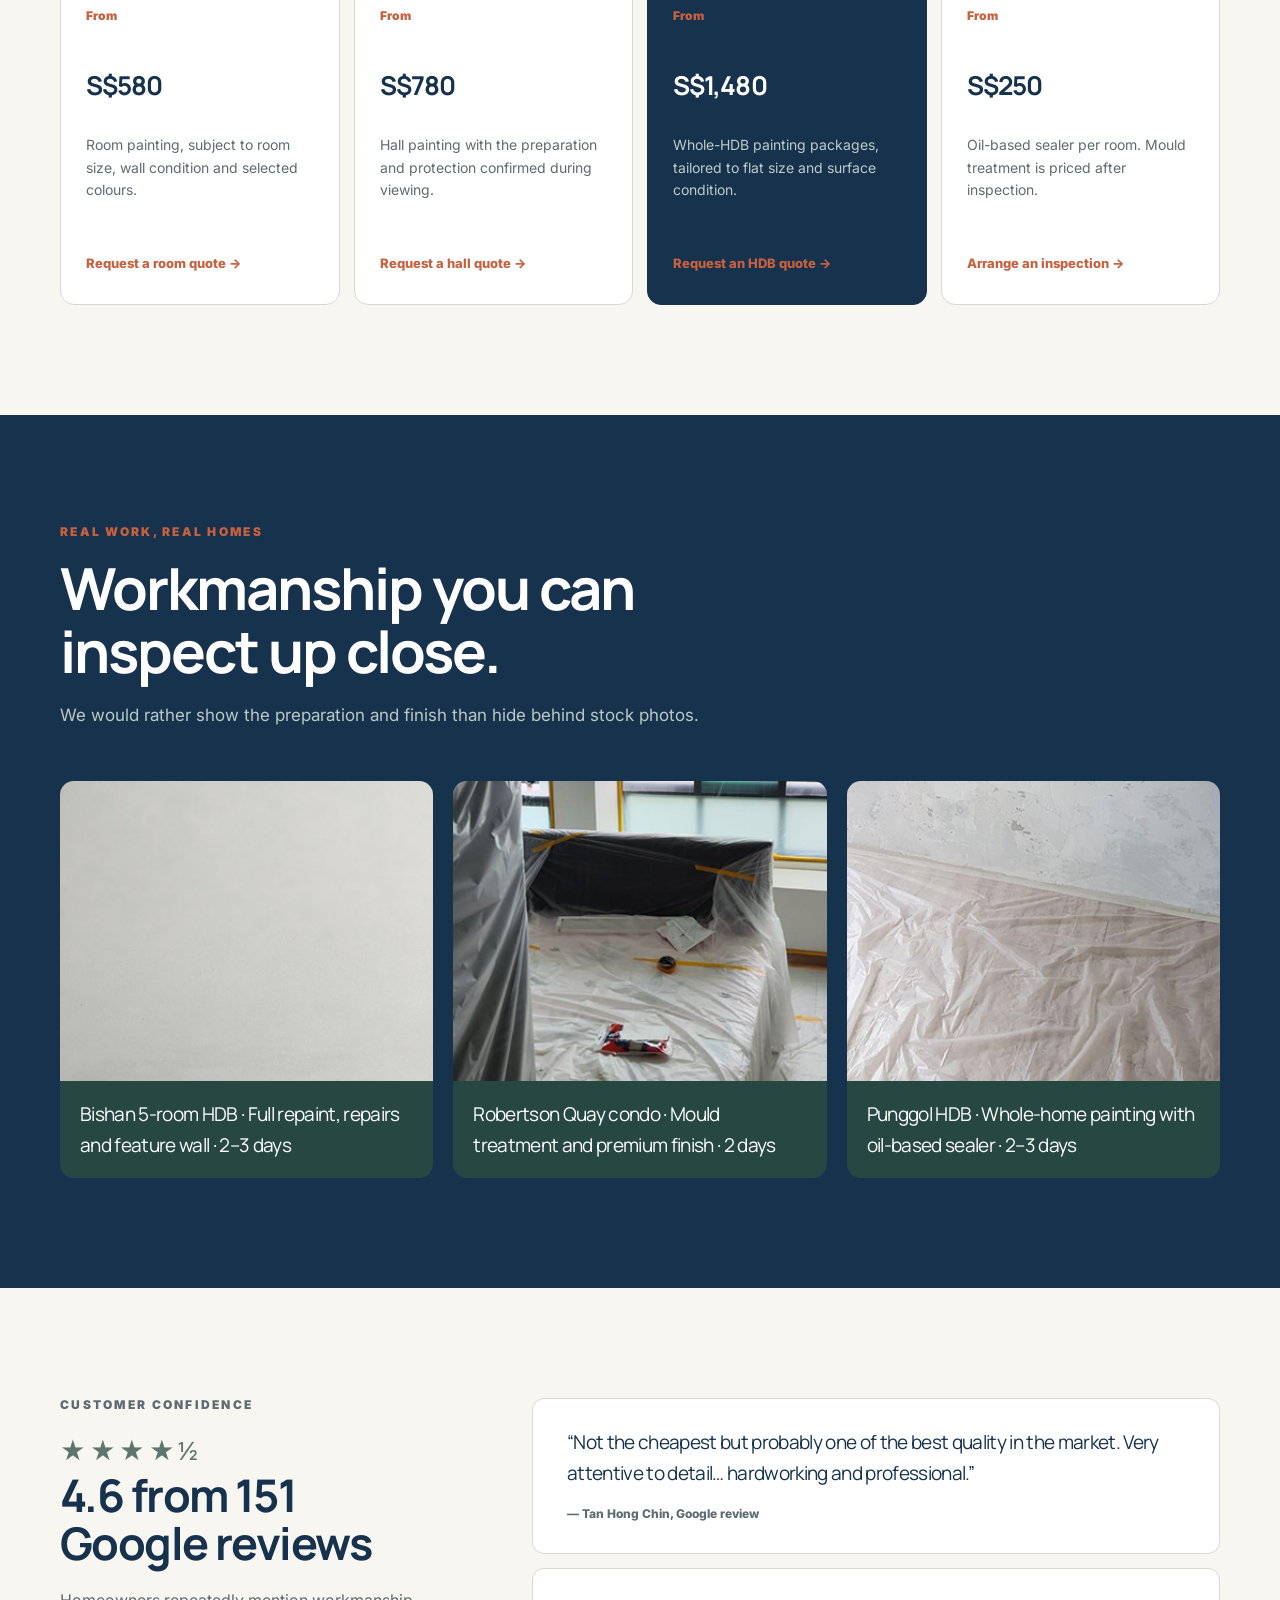
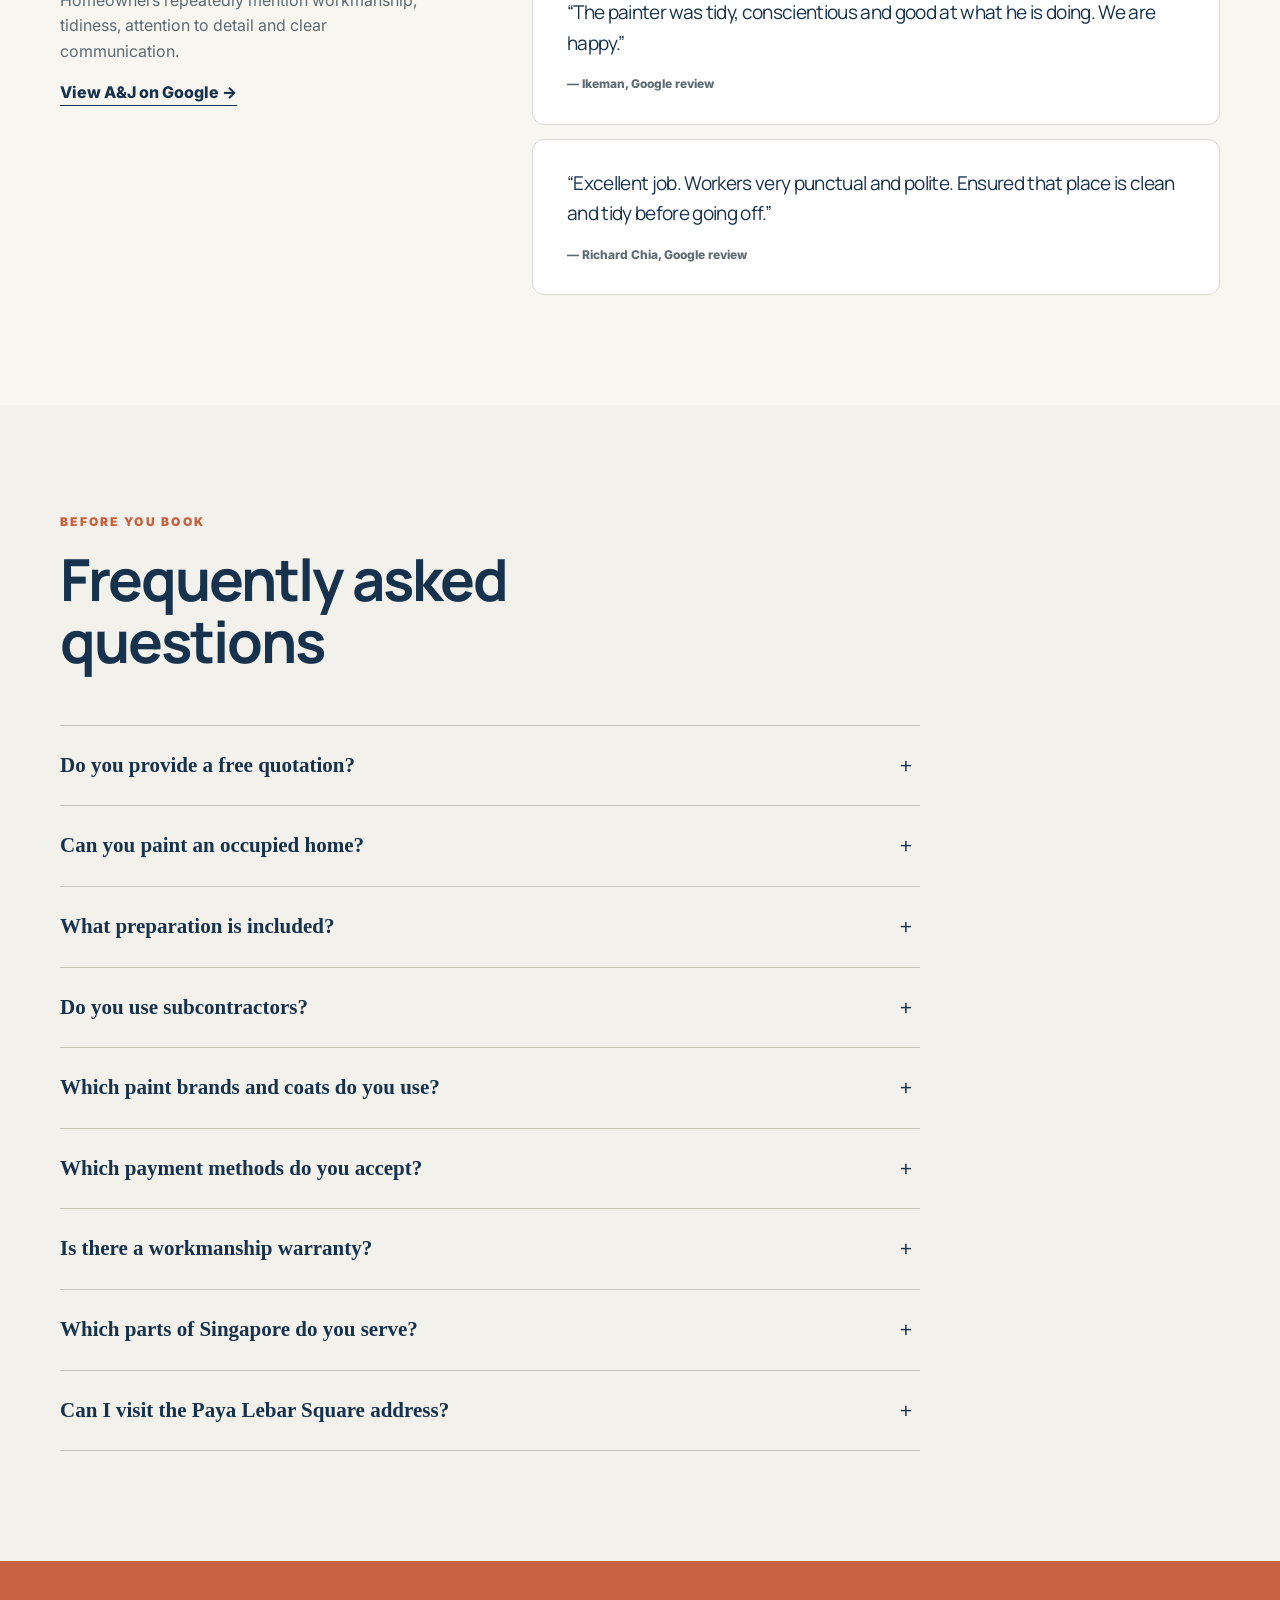
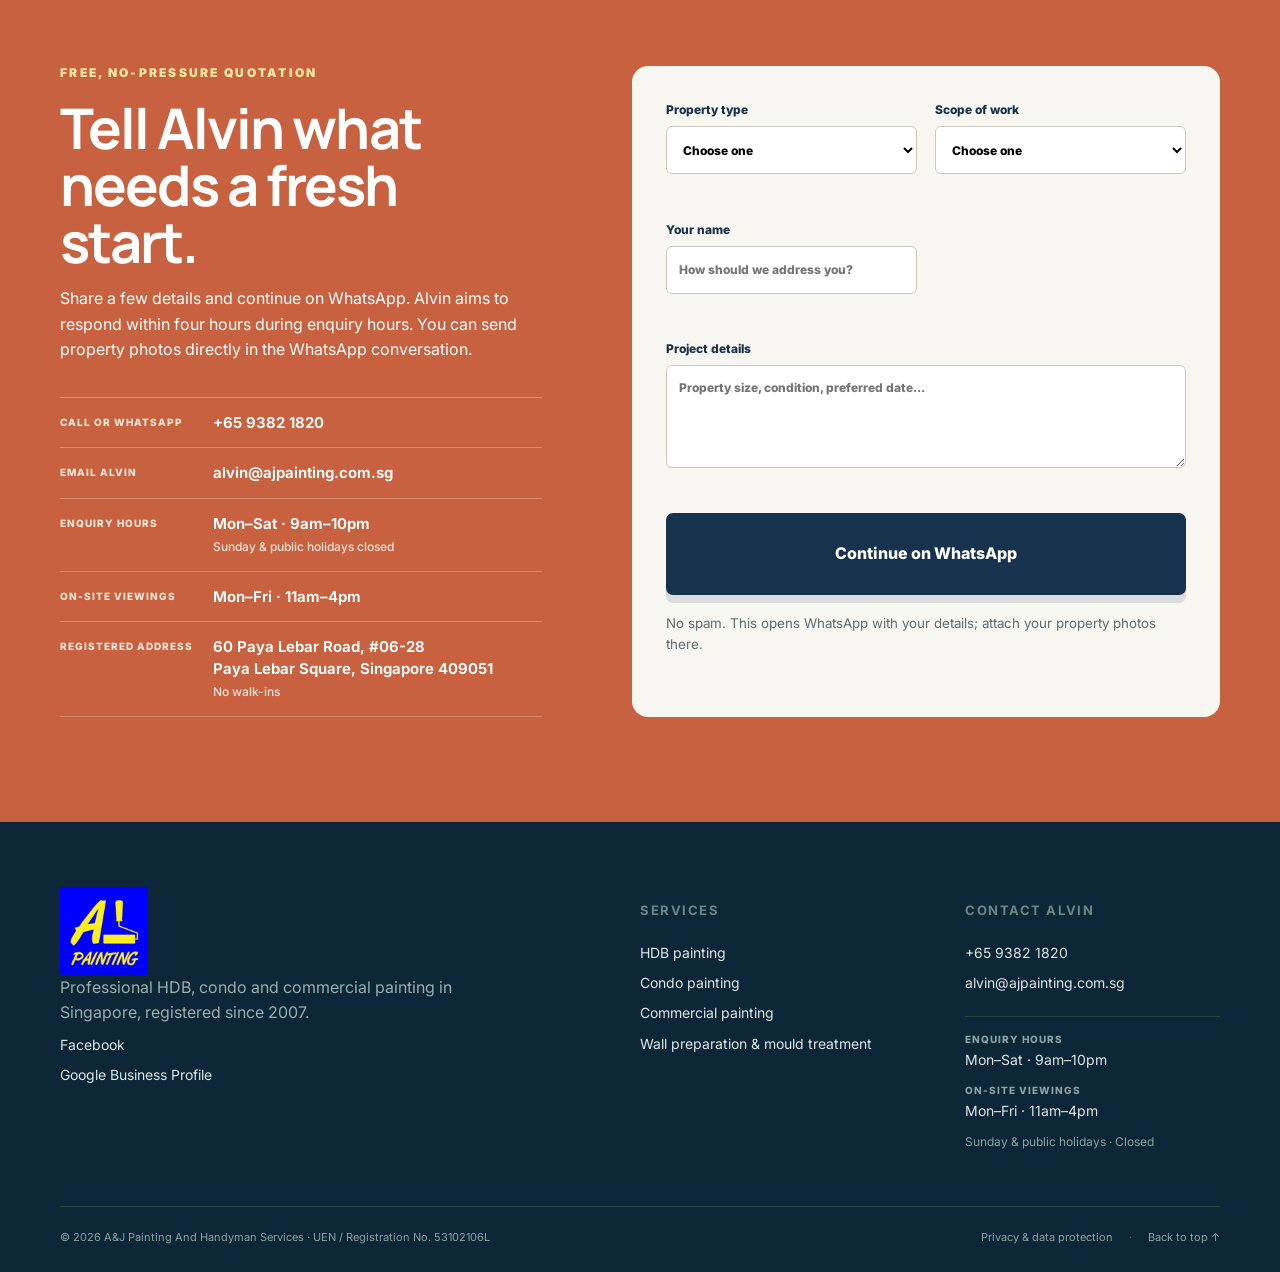
==== commit 73c0f382: "Publish confirmed questionnaire details" ====
--- a/index.html
+++ b/index.html
@@ -196,6 +196,7 @@
       <details class="reveal"><summary>What preparation is included?</summary><p>The exact scope is confirmed during quotation. Typical work includes wall inspection, crack and screw-hole repair, masking, furniture moving and covering, floor protection and colour consultation.</p></details>
       <details class="reveal"><summary>Do you use subcontractors?</summary><p>A&J does not subcontract residential painting. Our regular painting team handles preparation through completion. Electrical, plumbing, air-conditioning, carpentry, tiling and renovation work may be arranged through external partners.</p></details>
       <details class="reveal"><summary>Which paint brands and coats do you use?</summary><p>We use premium Nippon Paint and Dulux products. Light colours normally receive at least two coats; dark colours may require three to five. Oil- or water-based primers are applied where the surface requires them.</p></details>
+      <details class="reveal"><summary>Which payment methods do you accept?</summary><p>We accept cash, PayNow, bank transfer, credit cards and debit cards. Interest-free instalment plans are also available; ask Alvin about the applicable terms when requesting your quotation.</p></details>
       <details class="reveal"><summary>Is there a workmanship warranty?</summary><p>Yes. Warranty coverage and rectification terms depend on the scope and are explained during quotation and stated on the invoice.</p></details>
       <details class="reveal"><summary>Which parts of Singapore do you serve?</summary><p>We serve homeowners across Singapore. Contact us with your postal code and project details to confirm availability.</p></details>
       <details class="reveal"><summary>Can I visit the Paya Lebar Square address?</summary><p>No. It is A&J’s registered address, not a customer-facing office, so walk-ins are not available. Please call or WhatsApp Alvin to arrange an on-site viewing at your property.</p></details>
--- a/styles.css
+++ b/styles.css
@@ -19,4 +19,4 @@
 .footer-grid>div:first-child>a:not(.footer-brand){display:block;width:max-content;margin-top:8px;font-size:14px}.footer-grid>div:first-child>a:not(.footer-brand):hover{color:var(--yellow)}
 .contact-list{margin-top:34px;display:block;font-weight:400;border-top:1px solid rgba(255,255,255,.3)}.contact-item{display:grid;grid-template-columns:135px minmax(0,1fr);gap:18px;padding:14px 0;border-bottom:1px solid rgba(255,255,255,.24);line-height:1.45}.contact-label{font-size:10px;font-weight:800;letter-spacing:.1em;text-transform:uppercase;color:#ffe8d9;padding-top:3px}.contact-item>a,.contact-item>span:not(.contact-label),.contact-item address{font-size:15px;font-weight:650;color:#fff}.contact-item address{font-style:normal}.contact-item small{font-size:12px;font-weight:500;color:#ffe3d7}@media(max-width:650px){.contact-item{grid-template-columns:1fr;gap:3px;padding:12px 0}.contact-label{padding-top:0}}
 .footer-hours{margin-top:14px;padding-top:14px;border-top:1px solid #29443f;display:grid;gap:2px}.footer-hours span{margin-top:8px;color:#8ca39e;font-size:10px;font-weight:800;letter-spacing:.1em;text-transform:uppercase}.footer-hours span:first-child{margin-top:0}.footer-hours p{color:#dce8e5}.footer-hours small{margin-top:8px;color:#8ca39e;font-size:12px}
-.legal-links{display:flex;align-items:center;flex-wrap:wrap;gap:.75rem 1.25rem}.policy-main{padding:clamp(3rem,8vw,6rem) 0;background:var(--cream)}.policy-content{max-width:820px}.policy-content h1{margin:0 0 1rem;font-family:'Manrope','Avenir Next',Arial,sans-serif;font-size:clamp(2.4rem,6vw,4.5rem);line-height:1.05;letter-spacing:-.045em}.policy-content h2{margin:2.5rem 0 .75rem;font-family:'Manrope','Avenir Next',Arial,sans-serif;font-size:clamp(1.35rem,3vw,1.75rem)}.policy-content p,.policy-content li{color:var(--ink-2);line-height:1.75}.policy-content ul{padding-left:1.25rem}.policy-content address{font-style:normal;line-height:1.8}.policy-content a{text-decoration:underline;text-underline-offset:3px}.policy-meta{margin-bottom:2rem;font-size:.9rem}.policy-notice{margin:2rem 0;padding:1.25rem;border-left:4px solid var(--orange);background:#fff}
+.legal-links{display:flex;align-items:center;flex-wrap:wrap;gap:.75rem 0}.legal-links a+a{margin-left:1rem}.legal-links a+a:before{content:"·";margin-right:1rem;color:#58706a}.policy-main{padding:clamp(3rem,8vw,6rem) 0;background:var(--cream)}.policy-content{max-width:820px}.policy-content h1{margin:0 0 1rem;font-family:'Manrope','Avenir Next',Arial,sans-serif;font-size:clamp(2.4rem,6vw,4.5rem);line-height:1.05;letter-spacing:-.045em}.policy-content h2{margin:2.5rem 0 .75rem;font-family:'Manrope','Avenir Next',Arial,sans-serif;font-size:clamp(1.35rem,3vw,1.75rem)}.policy-content p,.policy-content li{color:var(--ink-2);line-height:1.75}.policy-content ul{padding-left:1.25rem}.policy-content address{font-style:normal;line-height:1.8}.policy-content a{text-decoration:underline;text-underline-offset:3px}.policy-meta{margin-bottom:2rem;font-size:.9rem}.policy-notice{margin:2rem 0;padding:1.25rem;border-left:4px solid var(--orange);background:#fff}
